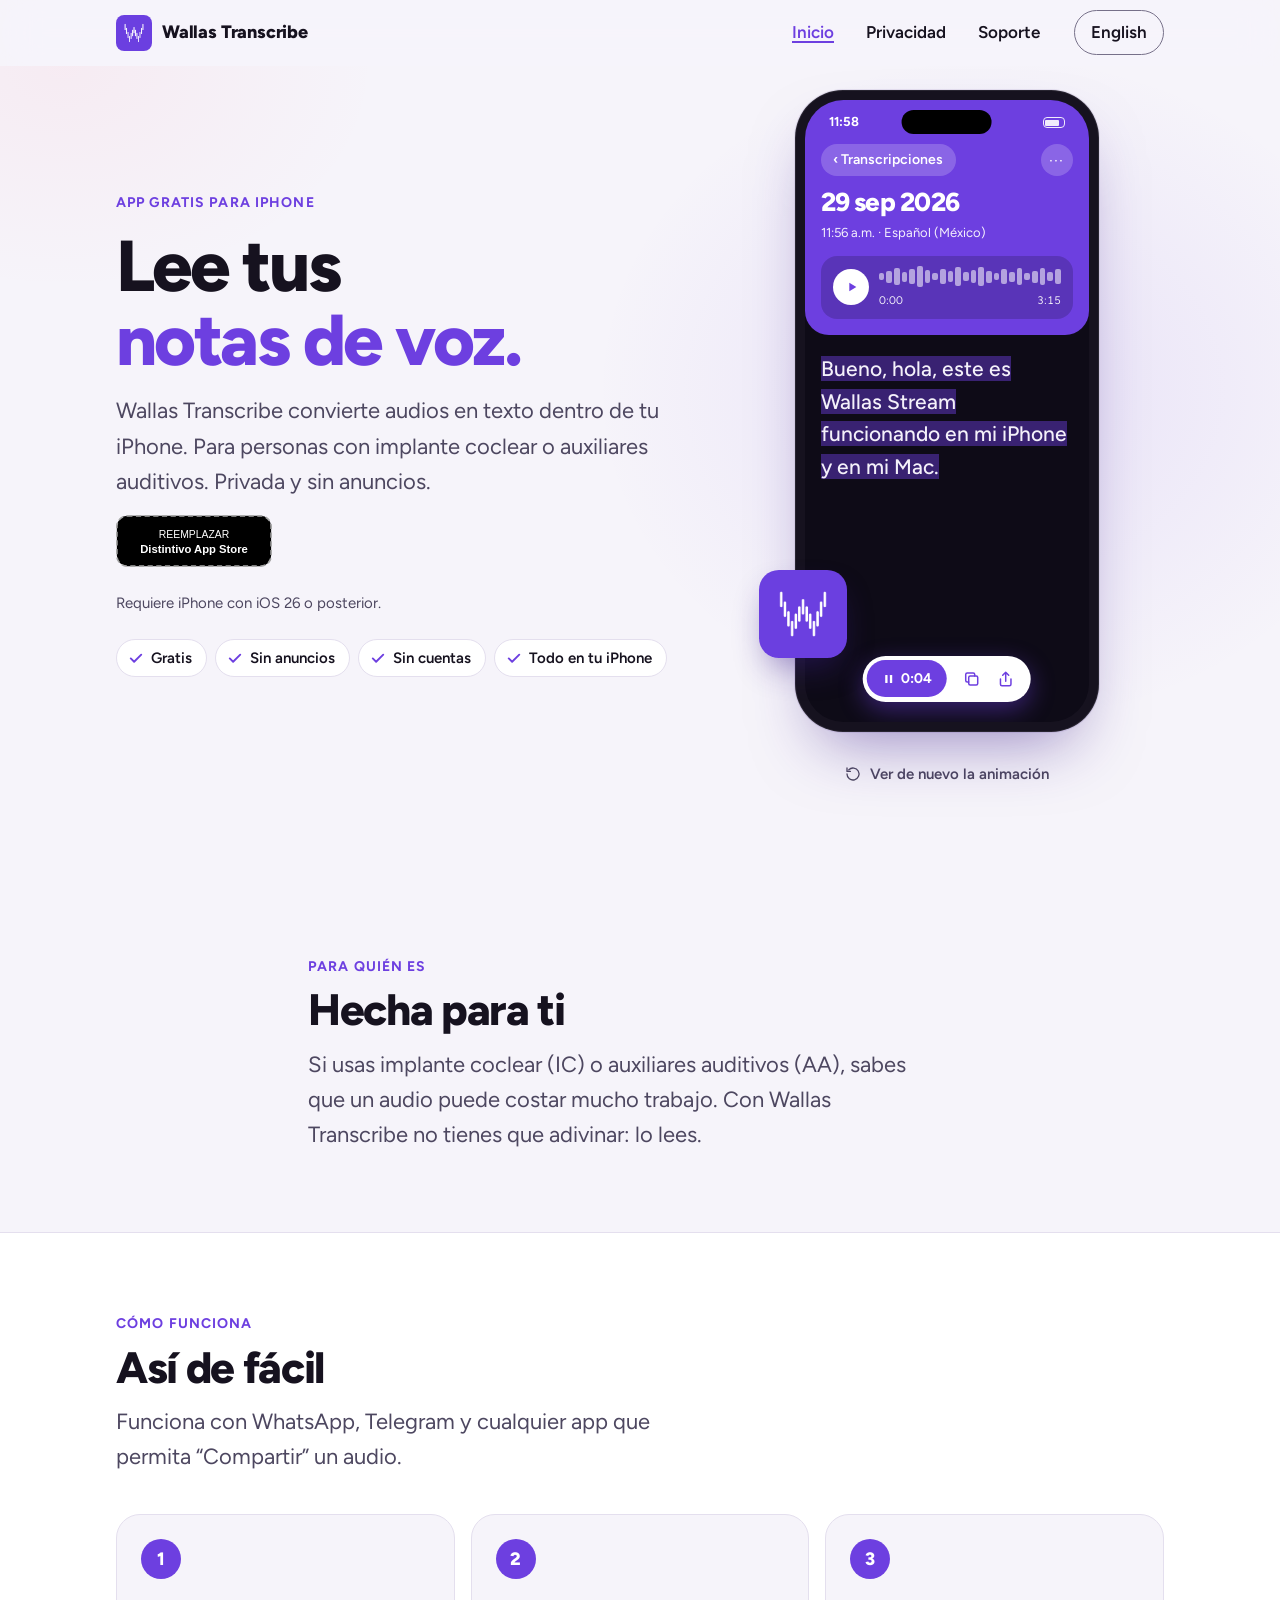
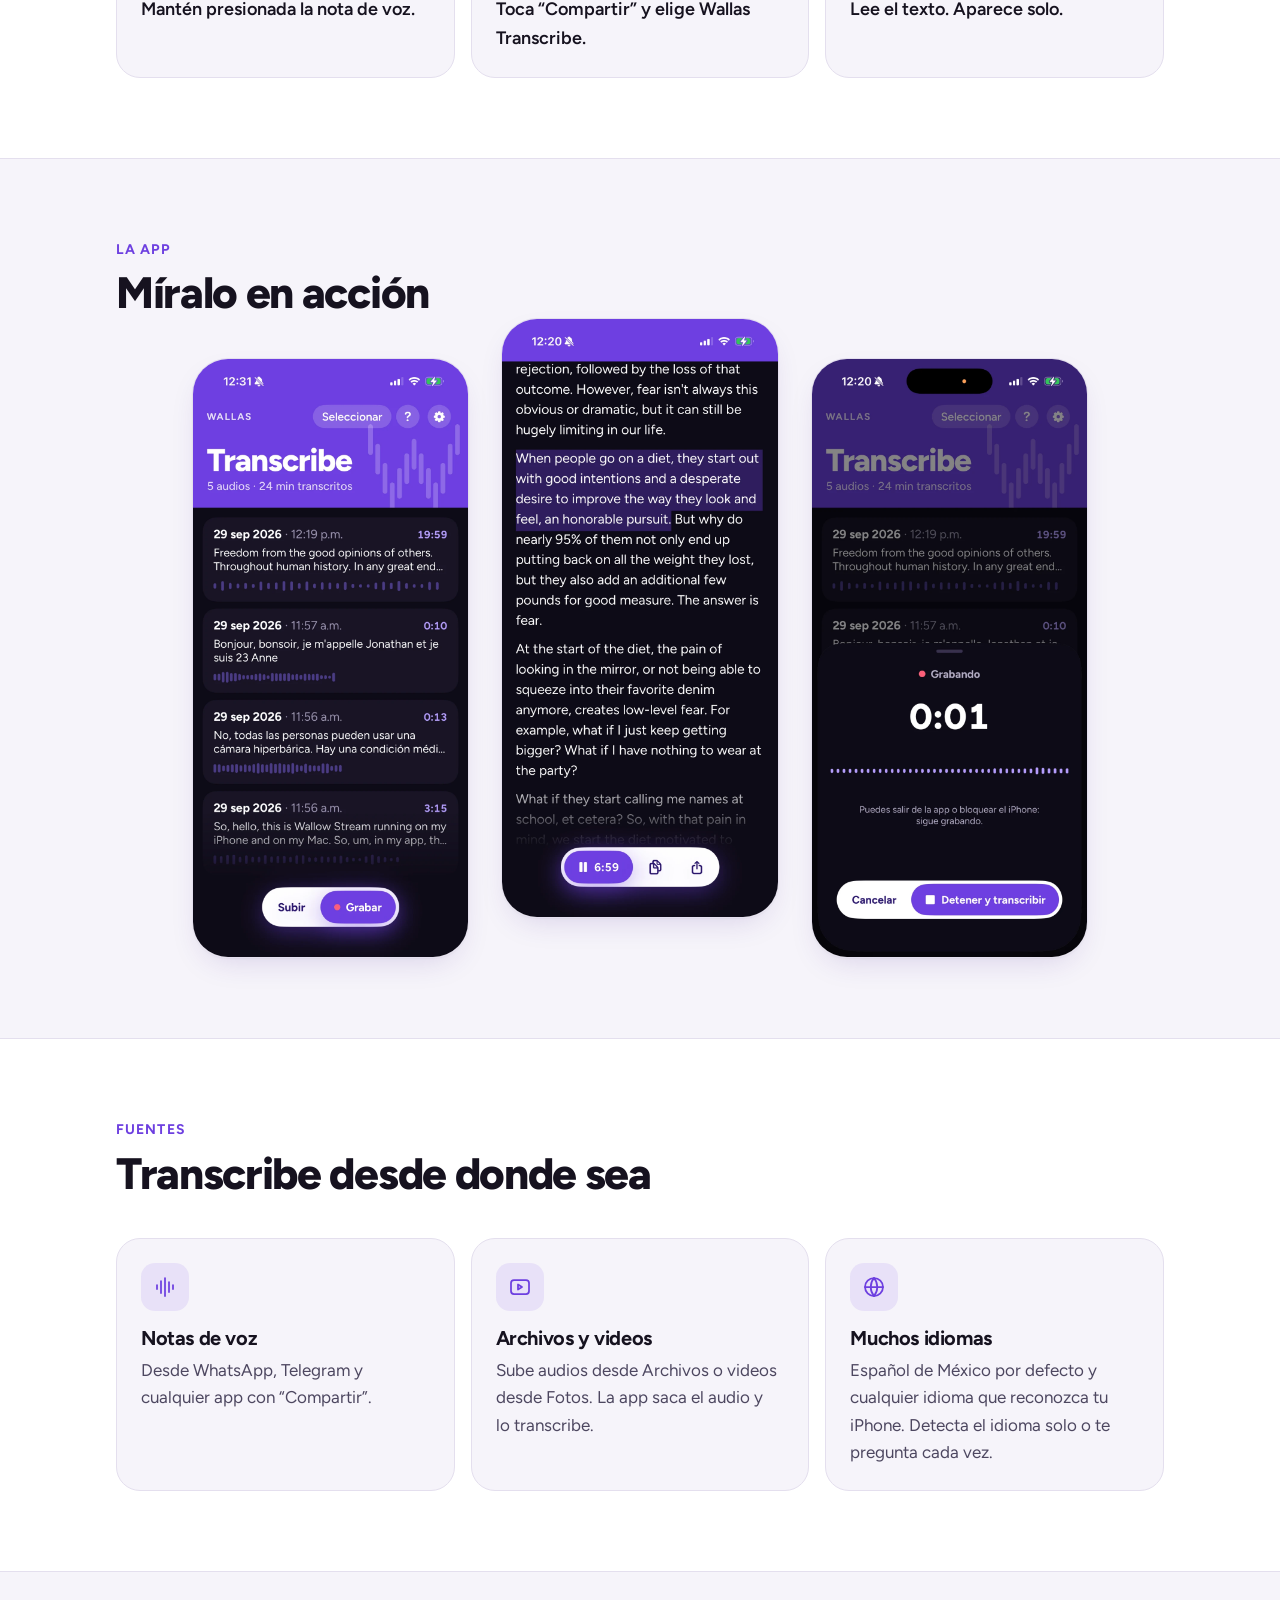
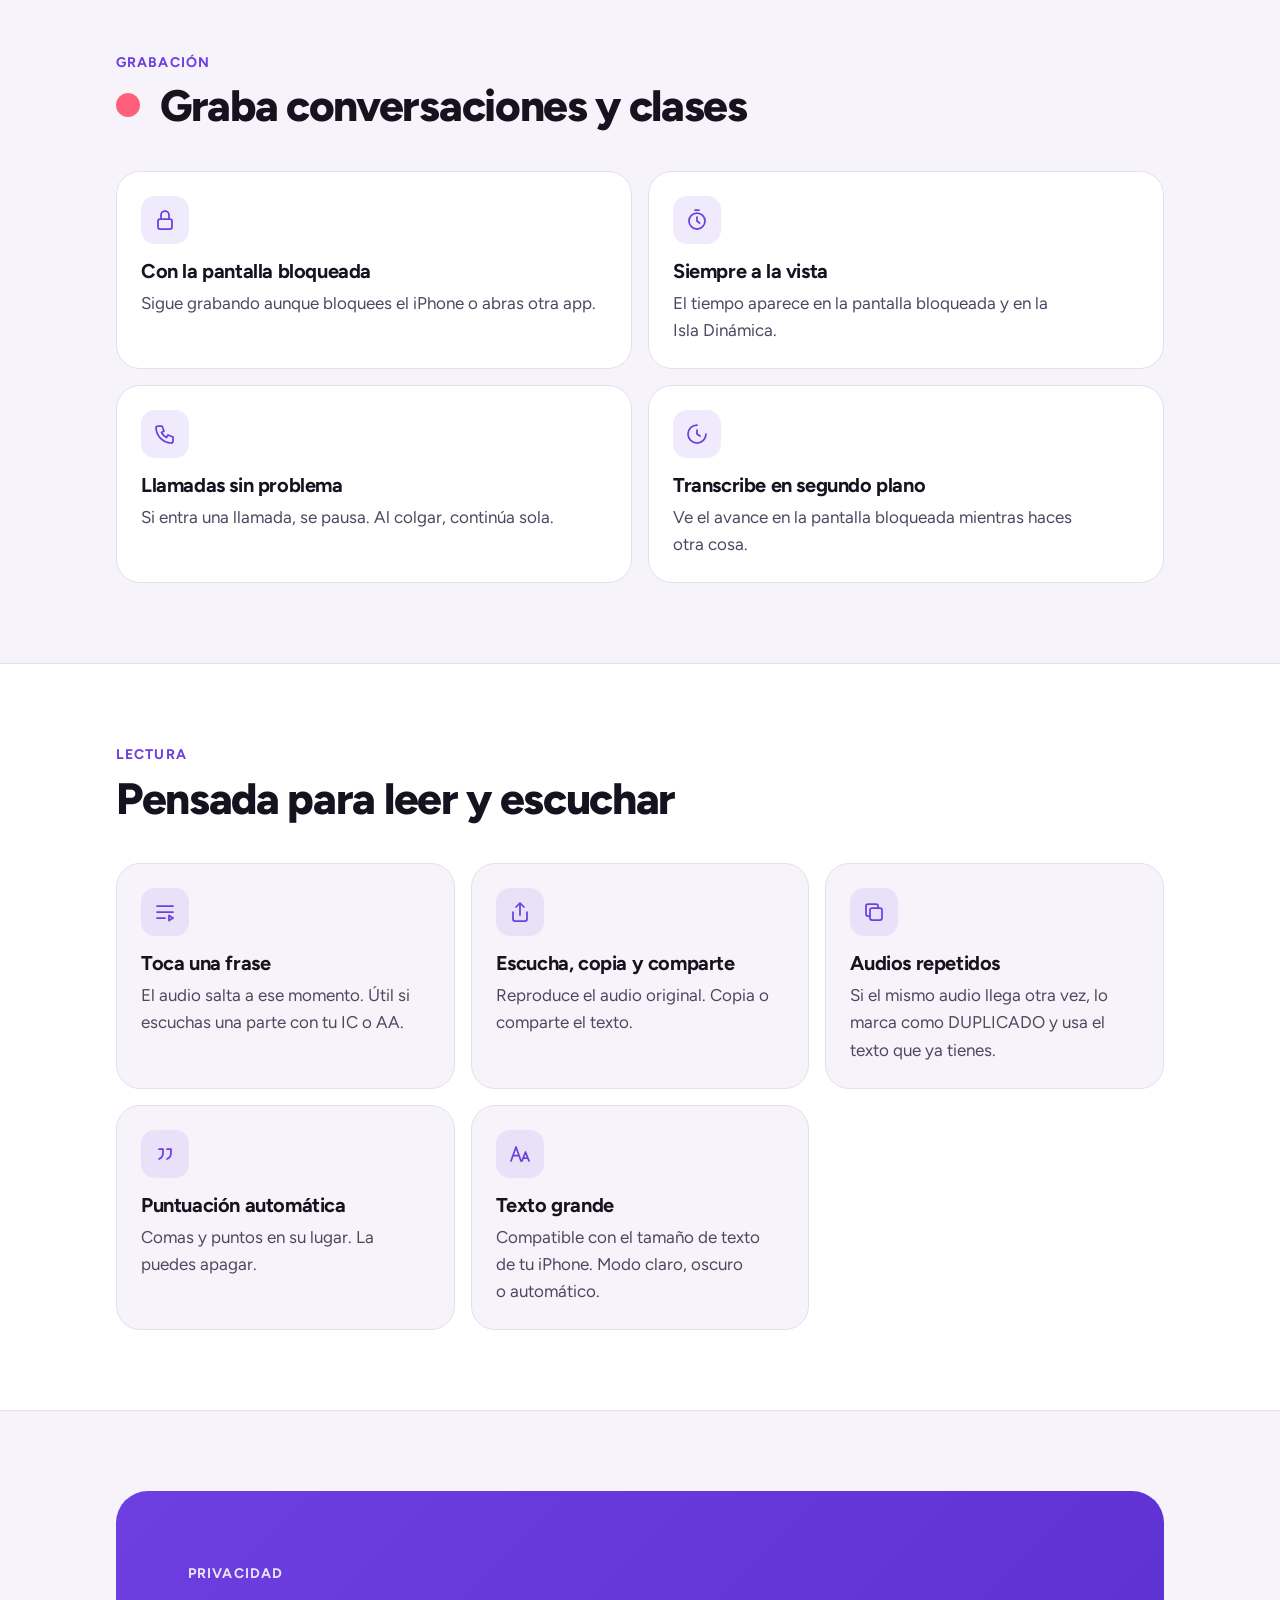
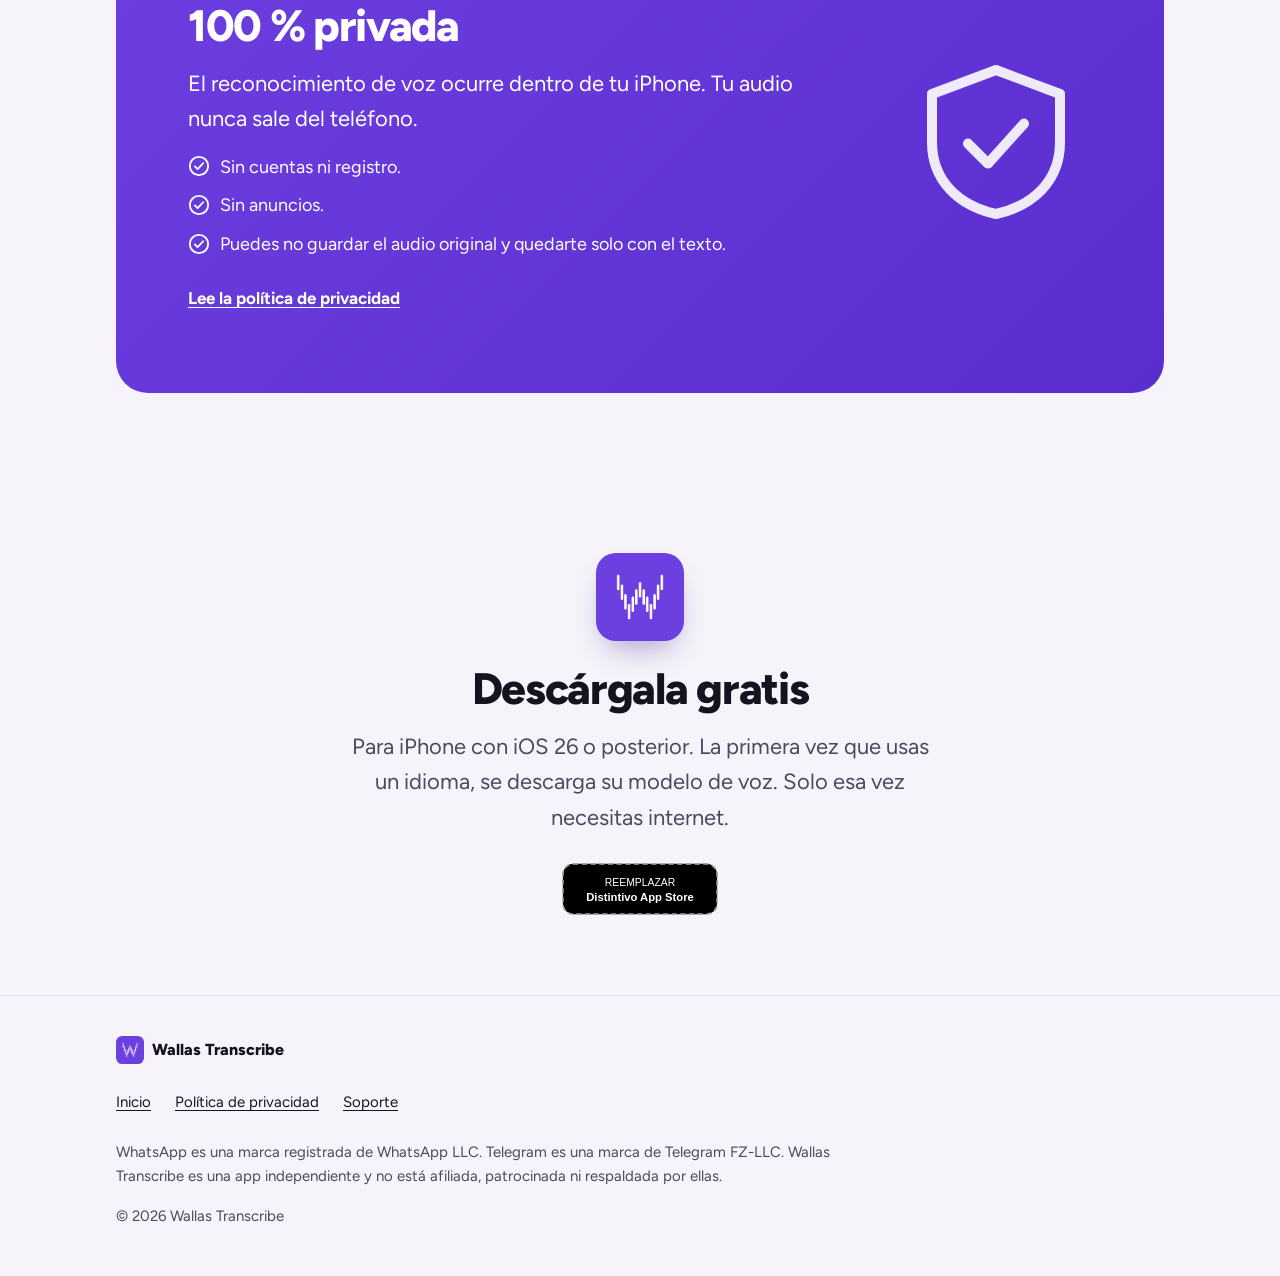
==== index.html @ d80ee0dc "iPhone de la portada con la pantalla real de la app Co-Authored-By: Claude Opus 5.5 <noreply@anthrop" ====
<!doctype html>
<html lang="es-MX" data-title-es="Wallas Transcribe — Lee tus notas de voz" data-title-en="Wallas Transcribe — Read your voice notes">
<head>
  <meta charset="utf-8">
  <meta name="viewport" content="width=device-width, initial-scale=1">
  <title>Wallas Transcribe — Lee tus notas de voz</title>
  <meta name="description" content="App gratis para iPhone que convierte notas de voz y audios en texto. Hecha para personas con implante coclear o auxiliares auditivos. Privada y sin anuncios.">
  <meta name="color-scheme" content="light dark">
  <meta name="theme-color" content="#F6F4FA" media="(prefers-color-scheme: light)">
  <meta name="theme-color" content="#0E0B17" media="(prefers-color-scheme: dark)">
  <link rel="icon" href="icon.png">
  <link rel="apple-touch-icon" href="icon.png">
  <link rel="preconnect" href="https://fonts.googleapis.com">
  <link rel="preconnect" href="https://fonts.gstatic.com" crossorigin>
  <link rel="stylesheet" href="https://fonts.googleapis.com/css2?family=Figtree:wght@400..800&display=swap">
  <link rel="stylesheet" href="styles.css?v=3">
  <script src="lang.js?v=3"></script>
</head>
<body>
  <a class="skip" href="#contenido"><span class="es">Saltar al contenido</span><span class="en">Skip to content</span></a>

  <header class="site-header">
    <div class="wrap">
      <a class="brand" href="index.html">
        <!-- REEMPLAZA: icon.png (tu ícono de la app) -->
        <img src="icon.png" alt="" width="36" height="36">
        Wallas Transcribe
      </a>
      <nav class="nav" aria-label="Principal">
        <a href="index.html" aria-current="page"><span class="es">Inicio</span><span class="en">Home</span></a>
        <a href="privacidad.html"><span class="es">Privacidad</span><span class="en">Privacy</span></a>
        <a href="soporte.html"><span class="es">Soporte</span><span class="en">Support</span></a>
      </nav>
      <button id="lang-toggle" class="lang-btn" type="button" hidden><span class="es" lang="en">English</span><span class="en" lang="es-MX">Español</span></button>
    </div>
  </header>

  <main id="contenido">
    <section class="hero">
      <div class="wrap">
        <div class="stack hero-text">
          <p class="eyebrow reveal"><span class="es">App gratis para iPhone</span><span class="en">Free iPhone app</span></p>
          <h1 class="reveal" style="--d:1"><span class="es">Lee tus <span class="hl">notas de voz.</span></span><span class="en">Read your <span class="hl">voice notes.</span></span></h1>
          <p class="lead es reveal" style="--d:2">Wallas Transcribe convierte audios en texto dentro de tu iPhone. Para personas con implante coclear o auxiliares auditivos. Privada y sin anuncios.</p>
          <p class="lead en reveal" style="--d:2">Wallas Transcribe turns audio into text right on your iPhone. Made for people with cochlear implants or hearing aids. Private, with no ads.</p>
          <p class="reveal" style="--d:3">
            <!-- REEMPLAZA: app-store-badge.svg por el distintivo oficial de Apple. Cambia href="#" por el enlace de tu app. -->
            <a class="badge-link" href="#"><img src="app-store-badge.svg" width="180" height="60" alt="Descargar en la App Store" data-alt-en="Download on the App Store"></a>
          </p>
          <p class="note reveal" style="--d:3"><span class="es">Requiere iPhone con iOS 26 o posterior.</span><span class="en">Requires iPhone with iOS 26 or later.</span></p>
          <ul class="chips reveal" style="--d:4">
            <li><svg class="i" viewBox="0 0 24 24" aria-hidden="true" focusable="false"><path d="M5 12.5l4.5 4.5L19 7.5"/></svg><span class="es">Gratis</span><span class="en">Free</span></li>
            <li><svg class="i" viewBox="0 0 24 24" aria-hidden="true" focusable="false"><path d="M5 12.5l4.5 4.5L19 7.5"/></svg><span class="es">Sin anuncios</span><span class="en">No ads</span></li>
            <li><svg class="i" viewBox="0 0 24 24" aria-hidden="true" focusable="false"><path d="M5 12.5l4.5 4.5L19 7.5"/></svg><span class="es">Sin cuentas</span><span class="en">No accounts</span></li>
            <li><svg class="i" viewBox="0 0 24 24" aria-hidden="true" focusable="false"><path d="M5 12.5l4.5 4.5L19 7.5"/></svg><span class="es">Todo en tu iPhone</span><span class="en">All on your iPhone</span></li>
          </ul>
        </div>

        <div class="hero-art reveal" style="--d:2">
          <!-- Ilustración de la app: una nota de voz que se convierte en texto. Es decorativa; el texto de la portada ya lo explica. -->
          <div class="phone" aria-hidden="true">
            <div class="screen demo" id="demo">
              <div class="app-head">
                <div class="island"></div>
                <div class="status"><span>11:58</span><span class="batt"></span></div>
                <div class="nav-row">
                  <span class="pill">‹ <span class="es">Transcripciones</span><span class="en">Transcriptions</span></span>
                  <span class="dots">•••</span>
                </div>
                <p class="date"><span class="es">29 sep 2026</span><span class="en">Sep 29, 2026</span></p>
                <p class="meta"><span class="es">11:56 a.m. · Español (México)</span><span class="en">11:56 AM · English (United States)</span></p>
                <div class="player">
                  <span class="play"><svg viewBox="0 0 24 24"><path d="M8 5.5v13l10.5-6.5z"/></svg></span>
                  <span class="pl-body">
                    <span class="wave"><i style="--b:0;--h:30%"></i><i style="--b:1;--h:55%"></i><i style="--b:2;--h:80%"></i><i style="--b:3;--h:45%"></i><i style="--b:4;--h:65%"></i><i style="--b:5;--h:95%"></i><i style="--b:6;--h:60%"></i><i style="--b:7;--h:35%"></i><i style="--b:8;--h:70%"></i><i style="--b:9;--h:50%"></i><i style="--b:10;--h:85%"></i><i style="--b:11;--h:40%"></i><i style="--b:12;--h:60%"></i><i style="--b:13;--h:90%"></i><i style="--b:14;--h:55%"></i><i style="--b:15;--h:30%"></i><i style="--b:16;--h:65%"></i><i style="--b:17;--h:45%"></i><i style="--b:18;--h:75%"></i><i style="--b:19;--h:35%"></i><i style="--b:20;--h:55%"></i><i style="--b:21;--h:80%"></i><i style="--b:22;--h:40%"></i><i style="--b:23;--h:70%"></i></span>
                    <span class="times"><span>0:00</span><span>3:15</span></span>
                  </span>
                </div>
              </div>
              <div class="body">
                <div class="working">
                  <span class="lbl"><span class="es">Transcribiendo…</span><span class="en">Transcribing…</span></span>
                  <span class="wave"><i style="--b:0;--h:70%"></i><i style="--b:1;--h:40%"></i><i style="--b:2;--h:80%"></i><i style="--b:3;--h:55%"></i><i style="--b:4;--h:35%"></i><i style="--b:5;--h:75%"></i><i style="--b:6;--h:45%"></i><i style="--b:7;--h:65%"></i><i style="--b:8;--h:30%"></i><i style="--b:9;--h:55%"></i><i style="--b:10;--h:90%"></i><i style="--b:11;--h:60%"></i><i style="--b:12;--h:40%"></i><i style="--b:13;--h:85%"></i><i style="--b:14;--h:50%"></i><i style="--b:15;--h:70%"></i><i style="--b:16;--h:35%"></i><i style="--b:17;--h:60%"></i><i style="--b:18;--h:95%"></i><i style="--b:19;--h:65%"></i><i style="--b:20;--h:45%"></i><i style="--b:21;--h:80%"></i><i style="--b:22;--h:55%"></i><i style="--b:23;--h:30%"></i></span>
                </div>
                <p class="words es"><span class="hlt">Bueno, hola, este es Wallas Stream funcionando en mi iPhone y en mi Mac.</span></p>
                <p class="words en"><span class="hlt">So, hello, this is Wallas Stream running on my iPhone and on my Mac.</span></p>
              </div>
              <div class="dock">
                <span class="pause"><svg viewBox="0 0 24 24"><rect x="6" y="5" width="4" height="14" rx="1"/><rect x="14" y="5" width="4" height="14" rx="1"/></svg>0:04</span>
                <svg viewBox="0 0 24 24"><rect x="8" y="8" width="12" height="12" rx="2"/><path d="M16 8V6a2 2 0 0 0-2-2H6a2 2 0 0 0-2 2v8a2 2 0 0 0 2 2h2"/></svg>
                <svg viewBox="0 0 24 24"><path d="M12 3v12M8 7l4-4 4 4M5 12v7a2 2 0 0 0 2 2h10a2 2 0 0 0 2-2v-7"/></svg>
              </div>
            </div>
          </div>
          <img class="hero-icon" src="icon.png" width="96" height="96" alt="">
          <button class="replay" id="demo-replay" type="button">
            <svg class="i" viewBox="0 0 24 24" aria-hidden="true" focusable="false"><path d="M4 12a8 8 0 1 0 2.4-5.7M4 4v4.5h4.5"/></svg>
            <span class="es">Ver de nuevo la animación</span><span class="en">Replay the animation</span>
          </button>
        </div>
      </div>
    </section>

    <section aria-labelledby="para-quien">
      <div class="wrap intro reveal">
        <p class="eyebrow"><span class="es">Para quién es</span><span class="en">Who it’s for</span></p>
        <h2 id="para-quien"><span class="es">Hecha para ti</span><span class="en">Made for you</span></h2>
        <p class="lead es">Si usas implante coclear (IC) o auxiliares auditivos (AA), sabes que un audio puede costar mucho trabajo. Con Wallas Transcribe no tienes que adivinar: lo lees.</p>
        <p class="lead en">If you use a cochlear implant (CI) or hearing aids (HA), you know audio messages can be hard work. With Wallas Transcribe you don’t have to guess: you read it.</p>
      </div>
    </section>

    <section class="band" aria-labelledby="como-funciona">
      <div class="wrap">
        <div class="intro reveal">
          <p class="eyebrow"><span class="es">Cómo funciona</span><span class="en">How it works</span></p>
          <h2 id="como-funciona"><span class="es">Así de fácil</span><span class="en">This easy</span></h2>
          <p class="lead es">Funciona con WhatsApp, Telegram y cualquier app que permita “Compartir” un audio.</p>
          <p class="lead en">Works with WhatsApp, Telegram and any app that lets you “Share” audio.</p>
        </div>
        <ol class="steps">
          <li class="reveal" style="--d:0"><span class="es">Mantén presionada la nota de voz.</span><span class="en">Press and hold the voice note.</span></li>
          <li class="reveal" style="--d:1"><span class="es">Toca “Compartir” y elige Wallas Transcribe.</span><span class="en">Tap “Share” and choose Wallas Transcribe.</span></li>
          <li class="reveal" style="--d:2"><span class="es">Lee el texto. Aparece solo.</span><span class="en">Read the text. It appears on its own.</span></li>
        </ol>
      </div>
    </section>

    <section aria-labelledby="capturas">
      <div class="wrap">
        <div class="intro reveal">
          <p class="eyebrow"><span class="es">La app</span><span class="en">The app</span></p>
          <h2 id="capturas"><span class="es">Míralo en acción</span><span class="en">See it in action</span></h2>
        </div>
        <ul class="shots">
          <li class="reveal" style="--d:0"><img src="captura-1.webp" width="920" height="2000" loading="lazy" alt="Pantalla principal de Wallas Transcribe con la lista de audios transcritos y los botones Subir y Grabar" data-alt-en="Wallas Transcribe home screen with the list of transcribed audio and the Upload and Record buttons"></li>
          <li class="reveal" style="--d:1"><img src="captura-2.webp" width="920" height="2000" loading="lazy" alt="Texto de una transcripción con la frase que se está escuchando resaltada y los botones de pausa, copiar y compartir" data-alt-en="A transcription with the sentence being played highlighted, plus pause, copy and share buttons"></li>
          <li class="reveal" style="--d:2"><img src="captura-3.webp" width="920" height="2000" loading="lazy" alt="Grabación en curso con el tiempo y el aviso: puedes salir de la app o bloquear el iPhone y sigue grabando" data-alt-en="Recording in progress with the timer and a note that you can leave the app or lock your iPhone and it keeps recording"></li>
        </ul>
      </div>
    </section>

    <section class="band" aria-labelledby="transcribe">
      <div class="wrap">
        <div class="intro reveal">
          <p class="eyebrow"><span class="es">Fuentes</span><span class="en">Sources</span></p>
          <h2 id="transcribe"><span class="es">Transcribe desde donde sea</span><span class="en">Transcribe from anywhere</span></h2>
        </div>
        <ul class="cards">
          <li class="card reveal" style="--d:0">
            <span class="tile"><svg class="i" viewBox="0 0 24 24" aria-hidden="true" focusable="false"><path d="M4 10v4M8 6v12M12 3v18M16 7v10M20 10v4"/></svg></span>
            <h3><span class="es">Notas de voz</span><span class="en">Voice notes</span></h3>
            <p class="es">Desde WhatsApp, Telegram y cualquier app con “Compartir”.</p>
            <p class="en">From WhatsApp, Telegram and any app with “Share”.</p>
          </li>
          <li class="card reveal" style="--d:1">
            <span class="tile"><svg class="i" viewBox="0 0 24 24" aria-hidden="true" focusable="false"><rect x="3" y="5" width="18" height="14" rx="3"/><path d="M10 9.5v5l4-2.5z"/></svg></span>
            <h3><span class="es">Archivos y videos</span><span class="en">Files and videos</span></h3>
            <p class="es">Sube audios desde Archivos o videos desde Fotos. La app saca el audio y lo transcribe.</p>
            <p class="en">Add audio from Files or videos from Photos. The app pulls out the audio and transcribes it.</p>
          </li>
          <li class="card reveal" style="--d:2">
            <span class="tile"><svg class="i" viewBox="0 0 24 24" aria-hidden="true" focusable="false"><circle cx="12" cy="12" r="9"/><path d="M3 12h18M12 3a14 14 0 0 1 0 18M12 3a14 14 0 0 0 0 18"/></svg></span>
            <h3><span class="es">Muchos idiomas</span><span class="en">Many languages</span></h3>
            <p class="es">Español de México por defecto y cualquier idioma que reconozca tu iPhone. Detecta el idioma solo o te pregunta cada vez.</p>
            <p class="en">Mexican Spanish by default, plus any language your iPhone recognizes. It detects the language or asks you each time.</p>
          </li>
        </ul>
      </div>
    </section>

    <section aria-labelledby="graba">
      <div class="wrap">
        <div class="intro reveal">
          <p class="eyebrow"><span class="es">Grabación</span><span class="en">Recording</span></p>
          <h2 id="graba"><span class="rec" aria-hidden="true"></span><span class="es">Graba conversaciones y clases</span><span class="en">Record conversations and classes</span></h2>
        </div>
        <ul class="cards cards-2">
          <li class="card reveal" style="--d:0">
            <span class="tile"><svg class="i" viewBox="0 0 24 24" aria-hidden="true" focusable="false"><rect x="5" y="11" width="14" height="10" rx="2"/><path d="M8 11V7a4 4 0 0 1 8 0v4"/></svg></span>
            <h3><span class="es">Con la pantalla bloqueada</span><span class="en">With the screen locked</span></h3>
            <p class="es">Sigue grabando aunque bloquees el iPhone o abras otra app.</p>
            <p class="en">Keeps recording when you lock your iPhone or open another app.</p>
          </li>
          <li class="card reveal" style="--d:1">
            <span class="tile"><svg class="i" viewBox="0 0 24 24" aria-hidden="true" focusable="false"><circle cx="12" cy="13" r="8"/><path d="M12 9v4l2.5 2M10 2h4"/></svg></span>
            <h3><span class="es">Siempre a la vista</span><span class="en">Always in view</span></h3>
            <p class="es">El tiempo aparece en la pantalla bloqueada y en la Isla Dinámica.</p>
            <p class="en">The time shows on the Lock Screen and in the Dynamic Island.</p>
          </li>
          <li class="card reveal" style="--d:2">
            <span class="tile"><svg class="i" viewBox="0 0 24 24" aria-hidden="true" focusable="false"><path d="M5 4h4l2 5-2.5 1.5a11 11 0 0 0 5 5L15 13l5 2v4a2 2 0 0 1-2 2A16 16 0 0 1 3 6a2 2 0 0 1 2-2z"/></svg></span>
            <h3><span class="es">Llamadas sin problema</span><span class="en">Calls, no problem</span></h3>
            <p class="es">Si entra una llamada, se pausa. Al colgar, continúa sola.</p>
            <p class="en">If a call comes in, it pauses. When you hang up, it resumes on its own.</p>
          </li>
          <li class="card reveal" style="--d:3">
            <span class="tile"><svg class="i" viewBox="0 0 24 24" aria-hidden="true" focusable="false"><path d="M12 3a9 9 0 1 0 9 9"/><path d="M12 8v4l3 2"/></svg></span>
            <h3><span class="es">Transcribe en segundo plano</span><span class="en">Transcribes in the background</span></h3>
            <p class="es">Ve el avance en la pantalla bloqueada mientras haces otra cosa.</p>
            <p class="en">See the progress on the Lock Screen while you do something else.</p>
          </li>
        </ul>
      </div>
    </section>

    <section class="band" aria-labelledby="leer">
      <div class="wrap">
        <div class="intro reveal">
          <p class="eyebrow"><span class="es">Lectura</span><span class="en">Reading</span></p>
          <h2 id="leer"><span class="es">Pensada para leer y escuchar</span><span class="en">Built for reading and listening</span></h2>
        </div>
        <ul class="cards">
          <li class="card reveal" style="--d:0">
            <span class="tile"><svg class="i" viewBox="0 0 24 24" aria-hidden="true" focusable="false"><path d="M4 6h16M4 12h16M4 18h8"/><path d="M16 15.5v5l4-2.5z"/></svg></span>
            <h3><span class="es">Toca una frase</span><span class="en">Tap a sentence</span></h3>
            <p class="es">El audio salta a ese momento. Útil si escuchas una parte con tu IC o AA.</p>
            <p class="en">The audio jumps to that moment. Handy if you hear part of it with your CI or HA.</p>
          </li>
          <li class="card reveal" style="--d:1">
            <span class="tile"><svg class="i" viewBox="0 0 24 24" aria-hidden="true" focusable="false"><path d="M12 3v12M8 7l4-4 4 4M5 12v7a2 2 0 0 0 2 2h10a2 2 0 0 0 2-2v-7"/></svg></span>
            <h3><span class="es">Escucha, copia y comparte</span><span class="en">Play, copy and share</span></h3>
            <p class="es">Reproduce el audio original. Copia o comparte el texto.</p>
            <p class="en">Play the original audio. Copy or share the text.</p>
          </li>
          <li class="card reveal" style="--d:2">
            <span class="tile"><svg class="i" viewBox="0 0 24 24" aria-hidden="true" focusable="false"><rect x="8" y="8" width="12" height="12" rx="2"/><path d="M16 8V6a2 2 0 0 0-2-2H6a2 2 0 0 0-2 2v8a2 2 0 0 0 2 2h2"/></svg></span>
            <h3><span class="es">Audios repetidos</span><span class="en">Repeated audio</span></h3>
            <p class="es">Si el mismo audio llega otra vez, lo marca como DUPLICADO y usa el texto que ya tienes.</p>
            <p class="en">If the same audio arrives again, it’s marked DUPLICATE and reuses the text you already have.</p>
          </li>
          <li class="card reveal" style="--d:0">
            <span class="tile"><svg class="i" viewBox="0 0 24 24" aria-hidden="true" focusable="false"><path d="M6 7h4v4c0 3-1.5 5-4 6M14 7h4v4c0 3-1.5 5-4 6"/></svg></span>
            <h3><span class="es">Puntuación automática</span><span class="en">Automatic punctuation</span></h3>
            <p class="es">Comas y puntos en su lugar. La puedes apagar.</p>
            <p class="en">Commas and periods where they belong. You can turn it off.</p>
          </li>
          <li class="card reveal" style="--d:1">
            <span class="tile"><svg class="i" viewBox="0 0 24 24" aria-hidden="true" focusable="false"><path d="M3 19 8 5l5 14M5.2 13.5h5.6M14 19l3.5-9 3.5 9M15.2 16h4.6"/></svg></span>
            <h3><span class="es">Texto grande</span><span class="en">Large text</span></h3>
            <p class="es">Compatible con el tamaño de texto de tu iPhone. Modo claro, oscuro o automático.</p>
            <p class="en">Supports your iPhone’s text size (Dynamic Type). Light, dark or automatic mode.</p>
          </li>
        </ul>
      </div>
    </section>

    <section aria-labelledby="privada">
      <div class="wrap">
        <div class="panel reveal">
          <div class="panel-text">
            <p class="eyebrow"><span class="es">Privacidad</span><span class="en">Privacy</span></p>
            <h2 id="privada"><span class="es">100 % privada</span><span class="en">100% private</span></h2>
            <p class="lead es">El reconocimiento de voz ocurre dentro de tu iPhone. Tu audio nunca sale del teléfono.</p>
            <p class="lead en">Speech recognition happens on your iPhone. Your audio never leaves the phone.</p>
            <ul class="checks es">
              <li>Sin cuentas ni registro.</li>
              <li>Sin anuncios.</li>
              <li>Puedes no guardar el audio original y quedarte solo con el texto.</li>
            </ul>
            <ul class="checks en">
              <li>No accounts, no sign-up.</li>
              <li>No ads.</li>
              <li>You can skip saving the original audio and keep only the text.</li>
            </ul>
            <p><a href="privacidad.html"><span class="es">Lee la política de privacidad</span><span class="en">Read the privacy policy</span></a></p>
          </div>
          <svg class="shield" viewBox="0 0 24 24" aria-hidden="true" focusable="false"><path d="M12 3l8 3v6c0 5-3.5 8-8 9-4.5-1-8-4-8-9V6z"/><path d="M8.5 12.2l2.5 2.5 4.5-5"/></svg>
        </div>
      </div>
    </section>

    <section class="cta" aria-labelledby="descarga">
      <div class="wrap reveal">
        <img class="cta-icon" src="icon.png" width="88" height="88" alt="">
        <h2 id="descarga"><span class="es">Descárgala gratis</span><span class="en">Download it free</span></h2>
        <p class="lead es">Para iPhone con iOS 26 o posterior. La primera vez que usas un idioma, se descarga su modelo de voz. Solo esa vez necesitas internet.</p>
        <p class="lead en">For iPhone with iOS 26 or later. The first time you use a language, its speech model downloads. You only need internet that one time.</p>
        <!-- REEMPLAZA: cambia href="#" por el enlace de tu app en la App Store. -->
        <a class="badge-link" href="#"><img src="app-store-badge.svg" width="180" height="60" alt="Descargar en la App Store" data-alt-en="Download on the App Store"></a>
      </div>
    </section>
  </main>

  <footer class="site-footer">
    <div class="wrap">
      <p class="foot-brand"><img src="icon.png" alt="" width="28" height="28"> Wallas Transcribe</p>
      <nav aria-label="Pie de página">
        <a href="index.html"><span class="es">Inicio</span><span class="en">Home</span></a>
        <a href="privacidad.html"><span class="es">Política de privacidad</span><span class="en">Privacy policy</span></a>
        <a href="soporte.html"><span class="es">Soporte</span><span class="en">Support</span></a>
      </nav>
      <p class="es">WhatsApp es una marca registrada de WhatsApp LLC. Telegram es una marca de Telegram FZ-LLC. Wallas Transcribe es una app independiente y no está afiliada, patrocinada ni respaldada por ellas.</p>
      <p class="en">WhatsApp is a registered trademark of WhatsApp LLC. Telegram is a trademark of Telegram FZ-LLC. Wallas Transcribe is an independent app and is not affiliated with, sponsored or endorsed by them.</p>
      <p>© 2026 Wallas Transcribe</p>
    </div>
  </footer>
</body>
</html>
---- styles.css ----
/* Wallas Transcribe — estilos compartidos */
:root {
  --accent: #6D3FE0;
  --accent-2: #5A2DCF;
  --on-accent: #FFFFFF;
  --bg: #F6F4FA;
  --surface: #FFFFFF;
  --text: #16121F;
  --muted: #4D4760;
  --line: #E4DFEE;
  --field: #767089;
  --rec: #FF5F7A;
  --tint: rgb(109 63 224 / .1);
  --shadow: 0 1px 2px rgb(22 18 31 / .04), 0 .75rem 2rem -.75rem rgb(60 30 140 / .18);
  --ease: cubic-bezier(.2, .7, .2, 1);
  color-scheme: light dark;
}
@media (prefers-color-scheme: dark) {
  :root {
    --accent: #B69CFF;
    --accent-2: #CBB8FF;
    --on-accent: #0E0B17;
    --bg: #0E0B17;
    --surface: #1A1526;
    --text: #F4F1FA;
    --muted: #C2BBD3;
    --line: #2E2740;
    --field: #8C84A3;
    --tint: rgb(182 156 255 / .14);
    --shadow: 0 1px 2px rgb(0 0 0 / .3), 0 .75rem 2rem -.75rem rgb(0 0 0 / .6);
  }
}

/* Idioma: español por defecto, inglés con el selector */
html:not([data-lang="en"]) .en { display: none !important; }
html[data-lang="en"] .es { display: none !important; }

*, *::before, *::after { box-sizing: border-box; }
html { -webkit-text-size-adjust: 100%; }
@media (prefers-reduced-motion: no-preference) { html { scroll-behavior: smooth; } }
body {
  margin: 0;
  font-family: "Figtree", system-ui, -apple-system, sans-serif;
  font-size: 1.0625rem;
  line-height: 1.6;
  background: var(--bg);
  color: var(--text);
  -webkit-font-smoothing: antialiased;
}
img { max-width: 100%; height: auto; display: block; }
a { color: var(--accent); text-underline-offset: .2em; }
a:hover { text-decoration-thickness: 2px; }
:focus-visible { outline: 3px solid var(--accent); outline-offset: 3px; border-radius: 6px; }

.skip {
  position: absolute; left: 1rem; top: -10rem; z-index: 100;
  background: var(--surface); color: var(--text);
  padding: .75rem 1rem; border-radius: .75rem; font-weight: 700;
}
.skip:focus { top: 1rem; }

.wrap { width: 100%; max-width: 68rem; margin-inline: auto; padding-inline: 1.25rem; }

/* Íconos de línea */
.i { width: 1.5rem; height: 1.5rem; fill: none; stroke: currentColor; stroke-width: 1.75; stroke-linecap: round; stroke-linejoin: round; flex-shrink: 0; }

/* Encabezado */
.site-header { position: relative; z-index: 50; }
.site-header .wrap {
  display: grid; grid-template-columns: 1fr auto; grid-template-areas: "brand lang" "nav nav";
  align-items: center; gap: .25rem 1rem; padding-block: .75rem;
}
.brand {
  grid-area: brand; display: flex; align-items: center; gap: .625rem;
  font-weight: 800; font-size: 1.125rem; letter-spacing: -.01em; color: var(--text); text-decoration: none;
  min-height: 2.75rem; justify-self: start;
}
.brand img { width: 2.25rem; height: 2.25rem; border-radius: 22.5%; }
.nav { grid-area: nav; display: flex; flex-wrap: wrap; align-items: center; gap: 0 1.25rem; }
.nav a {
  display: inline-flex; align-items: center; min-height: 2.75rem; padding-inline: .125rem;
  color: var(--text); text-decoration: none; font-weight: 600;
  text-decoration-line: underline; text-decoration-color: transparent; text-decoration-thickness: 2px;
  transition: color .2s, text-decoration-color .2s;
}
.nav a:hover { color: var(--accent); }
.nav a[aria-current="page"] { color: var(--accent); text-decoration-color: currentColor; }
.lang-btn {
  grid-area: lang;
  font: inherit; font-weight: 600; color: var(--text); background: transparent;
  border: 1.5px solid var(--field); border-radius: 999px;
  padding: .5rem 1rem; min-height: 2.75rem; cursor: pointer;
  transition: border-color .2s, color .2s, background-color .2s;
}
.lang-btn:hover { border-color: var(--accent); color: var(--accent); }
@media (min-width: 48rem) {
  .site-header {
    position: sticky; top: 0;
    background: rgb(246 244 250 / .78);
    -webkit-backdrop-filter: saturate(180%) blur(20px); backdrop-filter: saturate(180%) blur(20px);
    border-bottom: 1px solid transparent; transition: border-color .3s, box-shadow .3s;
  }
  .site-header.scrolled { border-bottom-color: var(--line); }
  .site-header .wrap { display: flex; gap: 2rem; padding-block: .625rem; }
  .nav { margin-left: auto; gap: 0 1.75rem; }
  html { scroll-padding-top: 5.5rem; }
}
@media (min-width: 48rem) and (prefers-color-scheme: dark) {
  .site-header { background: rgb(14 11 23 / .78); }
}

/* Tipografía */
h1, h2, h3 { margin: 0; line-height: 1.1; letter-spacing: -.02em; text-wrap: balance; }
h1 { font-size: clamp(2.5rem, 8vw, 4.5rem); font-weight: 800; line-height: 1.02; letter-spacing: -.035em; }
h2 { font-size: clamp(1.75rem, 5vw, 2.75rem); font-weight: 800; letter-spacing: -.03em; }
h3 { font-size: 1.25rem; font-weight: 700; }
p { margin: 0; text-wrap: pretty; }
.hl { color: var(--accent); }
.lead { font-size: clamp(1.125rem, 2.5vw, 1.375rem); color: var(--muted); max-width: 38rem; }
.eyebrow { font-weight: 700; color: var(--accent); font-size: .875rem; letter-spacing: .08em; text-transform: uppercase; }
.note { font-size: .9375rem; color: var(--muted); }
.stack > * + * { margin-top: 1rem; }
.intro { max-width: 44rem; }
.intro > * + * { margin-top: .75rem; }
.intro .eyebrow + h2 { margin-top: .5rem; }

main section { padding-block: 3.5rem; }
@media (min-width: 48rem) { main section { padding-block: 5rem; } }
.band { background: var(--surface); border-block: 1px solid var(--line); }
.band .card, .band .steps li { background: var(--bg); }

/* Portada */
.hero { position: relative; isolation: isolate; overflow: hidden; padding-top: 1.5rem; }
.hero::before {
  content: ""; position: absolute; inset: 0; z-index: -1; pointer-events: none;
  background:
    radial-gradient(36rem 30rem at 78% 40%, var(--tint), transparent 70%),
    radial-gradient(28rem 20rem at 5% 0%, rgb(255 95 122 / .06), transparent 70%);
}
.hero .wrap { display: grid; gap: 3rem; align-items: center; }
@media (min-width: 48rem) { .hero .wrap { grid-template-columns: 1.3fr 1fr; } }
.badge-link { display: inline-block; border-radius: .6rem; transition: transform .2s var(--ease); }
.badge-link img { height: 3.25rem; width: auto; }
.badge-link:hover { transform: translateY(-2px); }

.chips { list-style: none; padding: 0; display: flex; flex-wrap: wrap; gap: .5rem; }
.hero-text .chips { margin-top: 1.5rem; }
.chips li {
  display: inline-flex; align-items: center; gap: .375rem;
  padding: .375rem .875rem .375rem .625rem; border-radius: 999px;
  background: var(--surface); border: 1px solid var(--line);
  font-size: .9375rem; font-weight: 600;
}
.chips .i { width: 1.125rem; height: 1.125rem; color: var(--accent); stroke-width: 2.5; }

/* Ilustración del iPhone */
.hero-art { position: relative; display: grid; justify-items: center; gap: 1.25rem; }
.phone {
  position: relative; width: min(19rem, 72vw); aspect-ratio: 9 / 19;
  padding: .625rem; border-radius: 3rem; background: #16121F;
  box-shadow: 0 0 0 1px rgb(255 255 255 / .08) inset, 0 2rem 4rem -1.5rem rgb(60 30 140 / .5), 0 0 0 1px var(--line);
}
.screen {
  position: relative; height: 100%; overflow: hidden; border-radius: 2.4rem;
  background: #0E0B17; color: #F4F1FA; display: flex; flex-direction: column; font-size: .9375rem;
}
.app-head {
  background: #6D3FE0; color: #FFFFFF; padding: 2.75rem 1rem 1rem; border-radius: 0 0 1.5rem 1.5rem;
  display: flex; flex-direction: column; gap: .375rem;
}
.island { position: absolute; top: .625rem; left: 50%; translate: -50% 0; width: 32%; height: 1.5rem; border-radius: 999px; background: #000; }
.status { position: absolute; top: .75rem; inset-inline: 1.5rem; display: flex; justify-content: space-between; align-items: center; font-size: .8125rem; font-weight: 700; }
.batt { width: 1.375rem; height: .6875rem; border: 1.5px solid currentColor; border-radius: .25rem; position: relative; opacity: .9; }
.batt::after { content: ""; position: absolute; inset: 1.5px 5px 1.5px 1.5px; background: currentColor; border-radius: 1px; }
.nav-row { display: flex; justify-content: space-between; align-items: center; margin-bottom: .375rem; }
.pill { background: rgb(255 255 255 / .2); border-radius: 999px; padding: .3rem .8rem; font-weight: 600; font-size: .875rem; }
.dots { display: grid; place-items: center; width: 2rem; height: 2rem; border-radius: 50%; background: rgb(255 255 255 / .2); font-size: .5rem; letter-spacing: .1em; }
.date { font-size: 1.625rem; font-weight: 800; letter-spacing: -.03em; line-height: 1.1; }
.meta { font-size: .8125rem; opacity: .92; }
.player { display: flex; align-items: center; gap: .625rem; background: rgb(0 0 0 / .18); border-radius: 1rem; padding: .625rem .75rem; margin-top: .375rem; }
.player .play { width: 2.25rem; height: 2.25rem; border-radius: 50%; background: #FFFFFF; display: grid; place-items: center; flex-shrink: 0; }
.player .play svg { width: 1rem; height: 1rem; fill: #6D3FE0; margin-left: 2px; }
.pl-body { flex: 1; min-width: 0; display: grid; gap: .25rem; }
.wave { display: flex; align-items: center; gap: 2px; height: 1.375rem; }
.wave i { flex: 1; height: var(--h); border-radius: 2px; background: rgb(255 255 255 / .55); }
.times { display: flex; justify-content: space-between; font-size: .6875rem; font-variant-numeric: tabular-nums; opacity: .92; }
.body { display: grid; padding: 1.125rem 1rem; }
.body > * { grid-area: 1 / 1; }
.working {
  align-self: start; display: grid; gap: .5rem; visibility: hidden;
  background: #1A1526; border: 1.5px dashed #7C5CE6; border-radius: 1rem; padding: .75rem .875rem;
}
.working .lbl { font-weight: 700; font-size: .875rem; }
.working .wave i { background: #B69CFF; }
.words { font-size: 1.3125rem; line-height: 1.55; font-weight: 500; }
.hlt { background: rgb(109 63 224 / .45); -webkit-box-decoration-break: clone; box-decoration-break: clone; }
.dock {
  position: absolute; bottom: 1.25rem; left: 50%; translate: -50% 0;
  display: flex; align-items: center; gap: 1rem; padding: .3rem 1rem .3rem .3rem;
  background: #FFFFFF; color: #6D3FE0; border-radius: 999px; box-shadow: 0 .5rem 1.5rem rgb(109 63 224 / .45);
}
.dock .pause { display: inline-flex; align-items: center; gap: .375rem; background: #6D3FE0; color: #FFFFFF; border-radius: 999px; padding: .45rem .9rem; font-weight: 700; font-size: .875rem; font-variant-numeric: tabular-nums; }
.dock svg { width: 1.125rem; height: 1.125rem; fill: none; stroke: currentColor; stroke-width: 2; stroke-linecap: round; stroke-linejoin: round; }
.dock .pause svg { width: .875rem; height: .875rem; fill: currentColor; stroke: none; }
.hero-icon {
  position: absolute; top: 68%; left: max(0rem, calc(50% - min(19rem, 72vw) / 2 - 2.25rem));
  width: clamp(4rem, 14vw, 5.5rem); border-radius: 22.5%;
  box-shadow: 0 1rem 2rem -.5rem rgb(60 30 140 / .45);
}
.replay {
  display: none; align-items: center; gap: .5rem; min-height: 2.75rem; padding: .5rem 1rem;
  font: inherit; font-size: .9375rem; font-weight: 600; color: var(--muted);
  background: transparent; border: 0; border-radius: 999px; cursor: pointer;
}
.replay .i { width: 1.125rem; height: 1.125rem; }
.replay:hover { color: var(--accent); }

/* Tarjetas y pasos */
.cards {
  list-style: none; padding: 0; margin: 2.5rem 0 0;
  display: grid; gap: 1rem; grid-template-columns: repeat(auto-fit, minmax(min(100%, 17rem), 1fr));
}
.cards-2 { grid-template-columns: repeat(auto-fit, minmax(min(100%, 24rem), 1fr)); }
.card { background: var(--surface); border: 1px solid var(--line); border-radius: 1.5rem; padding: 1.5rem; }
.card h3 { margin-top: 1rem; }
.card p { color: var(--muted); margin-top: .5rem; }
.tile { display: grid; place-items: center; width: 3rem; height: 3rem; border-radius: .875rem; background: var(--tint); color: var(--accent); }
.steps {
  counter-reset: paso; list-style: none; padding: 0; margin: 2.5rem 0 0;
  display: grid; gap: 1rem; grid-template-columns: repeat(auto-fit, minmax(min(100%, 15rem), 1fr));
}
.steps li {
  counter-increment: paso; background: var(--surface); border: 1px solid var(--line);
  border-radius: 1.5rem; padding: 1.5rem; display: flex; flex-direction: column; gap: 1rem;
  font-size: 1.125rem; font-weight: 600;
}
.steps li::before {
  content: counter(paso); display: grid; place-items: center;
  width: 2.5rem; height: 2.5rem; border-radius: 50%;
  background: var(--accent); color: var(--on-accent); font-weight: 800;
}
.rec { display: inline-block; width: .55em; height: .55em; border-radius: 50%; background: var(--rec); margin-right: .45em; vertical-align: .1em; }

.shots { display: grid; grid-template-columns: repeat(3, minmax(0, 1fr)); gap: clamp(.625rem, 3vw, 2rem); margin: 2.5rem auto 0; padding: 0; list-style: none; max-width: 56rem; align-items: start; }
.shots img { border-radius: clamp(.75rem, 3vw, 2.25rem); border: 1px solid var(--line); box-shadow: var(--shadow); }
.shots li:nth-child(2) { position: relative; top: clamp(-2.5rem, -4vw, -1rem); }

/* Privacidad */
.panel {
  position: relative; overflow: hidden;
  background: linear-gradient(135deg, var(--accent), var(--accent-2));
  color: var(--on-accent); border-radius: 2rem; padding: clamp(2rem, 6vw, 4.5rem);
  display: grid; gap: 2rem; align-items: center;
}
@media (min-width: 48rem) { .panel { grid-template-columns: 1fr auto; } }
.panel-text > * + * { margin-top: 1rem; }
.panel .eyebrow, .panel .lead, .panel a { color: inherit; }
.panel .eyebrow { opacity: .85; }
.panel a { display: inline-flex; align-items: center; min-height: 2.75rem; font-weight: 700; }
.panel :focus-visible { outline-color: var(--on-accent); }
.checks { list-style: none; padding: 0; font-size: 1.125rem; }
.checks li { display: flex; gap: .625rem; align-items: flex-start; }
.checks li + li { margin-top: .625rem; }
.checks li::before {
  content: ""; flex-shrink: 0; width: 1.375rem; height: 1.375rem; margin-top: .15rem; border-radius: 50%;
  background: currentColor;
  -webkit-mask: url("data:image/svg+xml,%3Csvg xmlns='http://www.w3.org/2000/svg' viewBox='0 0 24 24' fill='none' stroke='black' stroke-width='2' stroke-linecap='round' stroke-linejoin='round'%3E%3Ccircle cx='12' cy='12' r='10'/%3E%3Cpath d='M7.5 12.5l3 3L16.5 9'/%3E%3C/svg%3E") center / contain no-repeat;
          mask: url("data:image/svg+xml,%3Csvg xmlns='http://www.w3.org/2000/svg' viewBox='0 0 24 24' fill='none' stroke='black' stroke-width='2' stroke-linecap='round' stroke-linejoin='round'%3E%3Ccircle cx='12' cy='12' r='10'/%3E%3Cpath d='M7.5 12.5l3 3L16.5 9'/%3E%3C/svg%3E") center / contain no-repeat;
}
.shield { width: clamp(7rem, 18vw, 12rem); height: auto; fill: none; stroke: currentColor; stroke-width: 1.25; stroke-linecap: round; stroke-linejoin: round; opacity: .9; justify-self: center; }
@media (max-width: 47.99rem) { .shield { display: none; } }

.cta { text-align: center; }
.cta .wrap { display: grid; justify-items: center; gap: 1rem; }
.cta .lead { margin-inline: auto; }
.cta .badge-link { margin-top: .75rem; }
.cta-icon { width: 5.5rem; border-radius: 22.5%; box-shadow: 0 1rem 2rem -.75rem rgb(60 30 140 / .45); margin-bottom: .5rem; }

/* Textos largos */
.prose { max-width: 44rem; }
.prose h2 { font-size: 1.5rem; margin-top: 2.5rem; }
.prose p, .prose ul { margin-top: .75rem; }
.prose ul { padding-left: 1.25rem; }
.prose li + li { margin-top: .5rem; }

/* Preguntas frecuentes */
.faq { display: grid; gap: .75rem; margin-top: 1.5rem; max-width: 48rem; }
.faq details { background: var(--surface); border: 1px solid var(--line); border-radius: 1.25rem; transition: border-color .2s, box-shadow .2s; }
.faq details[open] { border-color: var(--field); box-shadow: var(--shadow); }
.faq summary {
  cursor: pointer; list-style: none; padding: 1.125rem 1.25rem; font-weight: 700; border-radius: 1.25rem;
  display: flex; justify-content: space-between; align-items: center; gap: 1rem; min-height: 2.75rem;
}
.faq summary::-webkit-details-marker { display: none; }
.faq summary::after {
  content: "+"; display: grid; place-items: center; width: 2rem; height: 2rem; border-radius: 50%;
  background: var(--tint); font-size: 1.375rem; line-height: 1; color: var(--accent); flex-shrink: 0;
}
.faq details[open] summary::after { content: "−"; }
.faq details > div { padding: 0 1.25rem 1.25rem; color: var(--muted); }

/* Formulario */
.form { display: grid; gap: 1.25rem; max-width: 36rem; margin-top: 1.5rem; }
.field { display: grid; gap: .375rem; }
.field label { font-weight: 600; }
.field input, .field select, .field textarea {
  font: inherit; color: var(--text); background: var(--surface);
  border: 1.5px solid var(--field); border-radius: .875rem; padding: .75rem 1rem; min-height: 2.75rem; width: 100%;
  transition: border-color .2s, box-shadow .2s;
}
.field input:focus-visible, .field select:focus-visible, .field textarea:focus-visible { border-color: var(--accent); }
.field textarea { min-height: 9rem; resize: vertical; }
.btn {
  display: inline-flex; align-items: center; justify-content: center; justify-self: start;
  min-height: 3rem; padding: .75rem 1.75rem; border-radius: 999px; border: 0; cursor: pointer;
  background: var(--accent); color: var(--on-accent); font: inherit; font-weight: 700; text-decoration: none;
  transition: transform .2s var(--ease), filter .2s;
}
.btn:hover { filter: brightness(1.08); transform: translateY(-1px); }

/* Pie de página */
.site-footer { border-top: 1px solid var(--line); padding-block: 2.5rem 3rem; font-size: .9375rem; color: var(--muted); }
.site-footer .wrap { display: grid; gap: 1rem; }
.foot-brand { display: flex; align-items: center; gap: .5rem; font-weight: 800; color: var(--text); font-size: 1rem; }
.foot-brand img { width: 1.75rem; height: 1.75rem; border-radius: 22.5%; }
.site-footer nav { display: flex; flex-wrap: wrap; gap: 0 1.5rem; }
.site-footer nav a { color: var(--text); display: inline-flex; align-items: center; min-height: 2.75rem; }
.site-footer p { max-width: 48rem; }

/* ——— Animaciones ———
   Solo si la persona no pidió reducir el movimiento (lang.js agrega la clase "anim").
   Ninguna se repite sin fin y la de la portada dura menos de 5 segundos. */
@media (prefers-reduced-motion: no-preference) {
  .anim .reveal {
    opacity: 0; transform: translateY(1.5rem);
    transition: opacity .8s var(--ease), transform .8s var(--ease);
    transition-delay: calc(var(--d, 0) * 90ms);
  }
  .anim .reveal.in { opacity: 1; transform: none; }

  .anim .replay { display: inline-flex; }

  /* Portada: el audio se transcribe y aparece el texto, una sola vez */
  .anim .demo .working .wave i { background: rgb(182 156 255 / .25); }
  .anim .demo .hlt { background-color: transparent; }
  .anim .demo .words .hlt span, .anim .demo .dock { opacity: 0; }

  .anim .demo.play .working { animation: show 1.9s .2s; }
  .anim .demo.play .working .wave i { animation: fillbar .3s var(--ease) forwards; animation-delay: calc(.45s + var(--b) * 55ms); }
  .anim .demo.play .words .hlt span { display: inline-block; animation: word .45s var(--ease) forwards; animation-delay: calc(2.1s + var(--w) * 70ms); }
  .anim .demo.play .hlt { animation: hl .6s 3.4s var(--ease) forwards; }
  .anim .demo.play .dock { animation: rise .5s 3.5s var(--ease) forwards; }

  .anim .rec.in, .anim .in .rec { animation: pulse 1.4s ease-in-out 3; }

  @keyframes fillbar { 50% { transform: scaleY(1.35); } to { background: #B69CFF; transform: none; } }
  @keyframes hl { to { background-color: rgb(109 63 224 / .45); } }
  @keyframes show { 0%, 100% { visibility: visible; } }
  @keyframes word { from { opacity: 0; transform: translateY(.4em); filter: blur(4px); } to { opacity: 1; transform: none; filter: none; } }
  @keyframes rise { from { opacity: 0; transform: translateY(.5rem); } to { opacity: 1; transform: none; } }
  @keyframes pulse { 0%, 100% { box-shadow: 0 0 0 0 rgb(255 95 122 / .55); } 60% { box-shadow: 0 0 0 .4em rgb(255 95 122 / 0); } }
}
@media print { .reveal { opacity: 1 !important; transform: none !important; } }
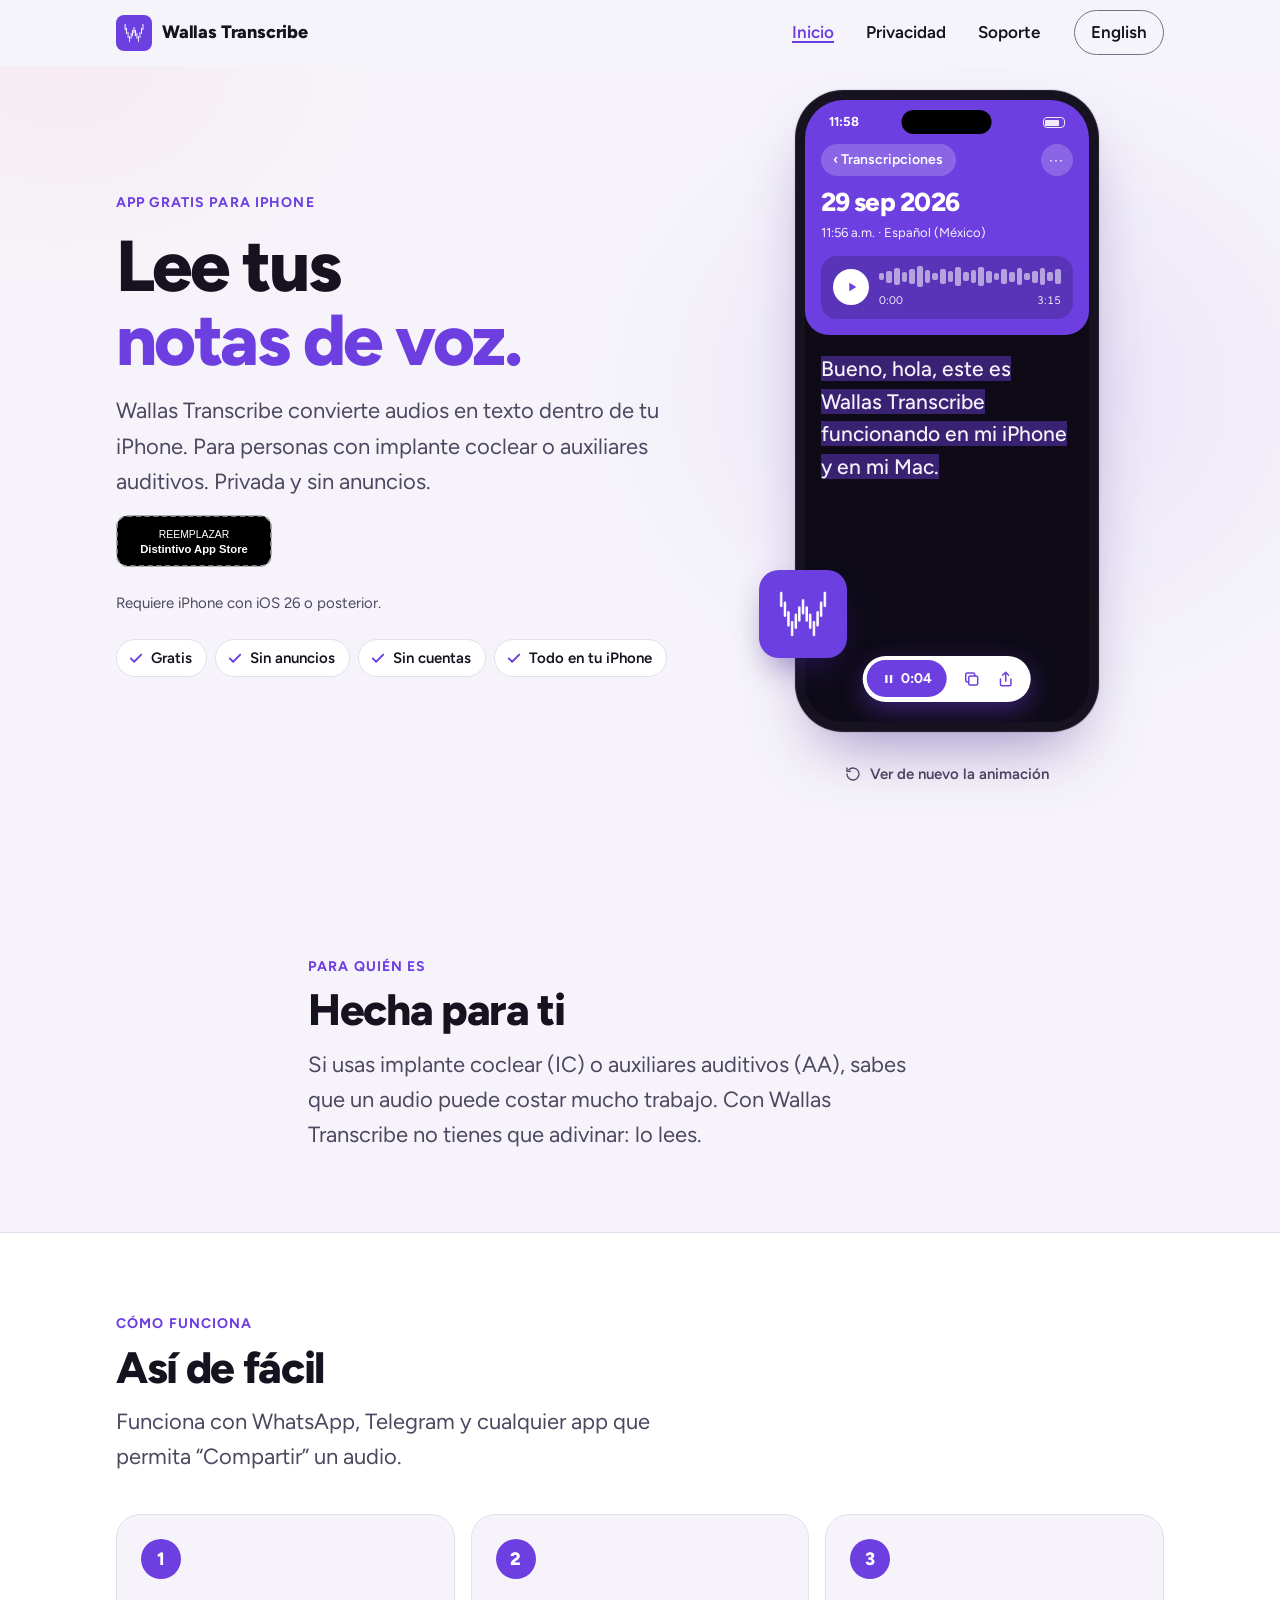
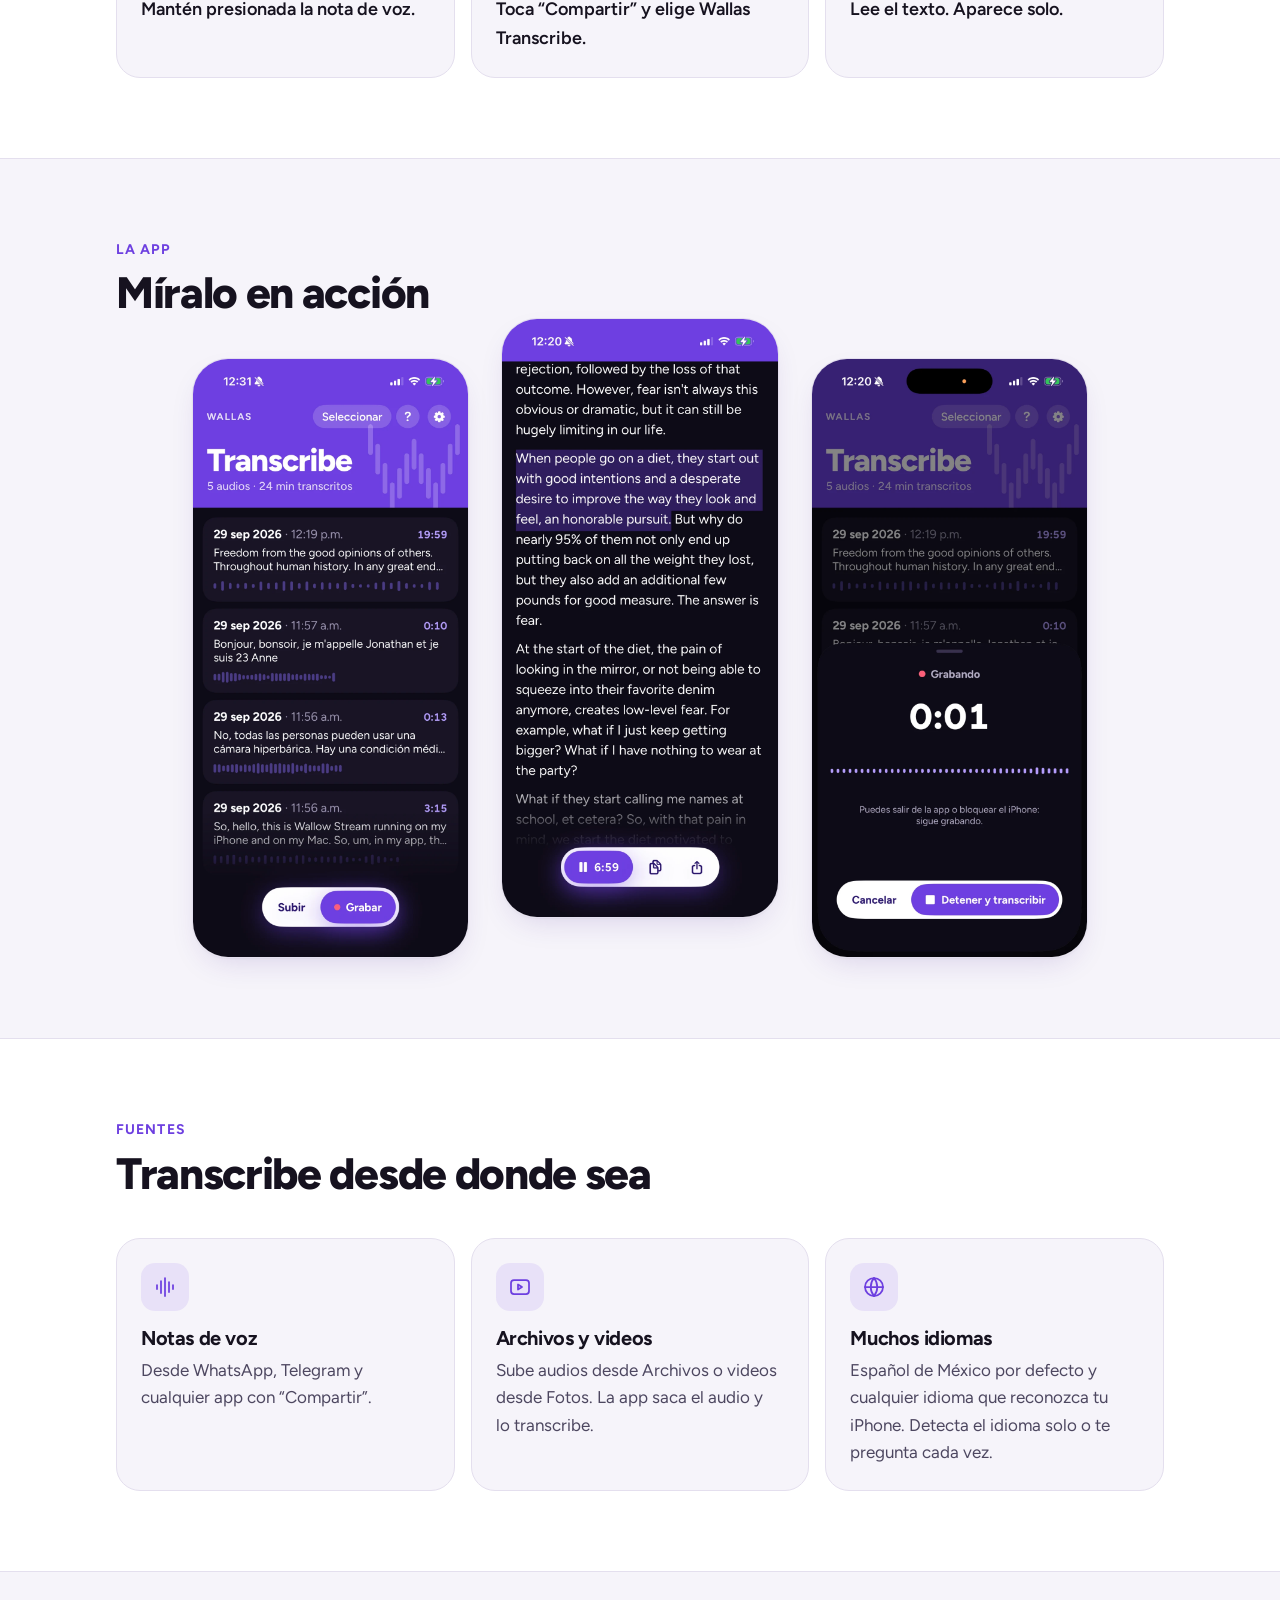
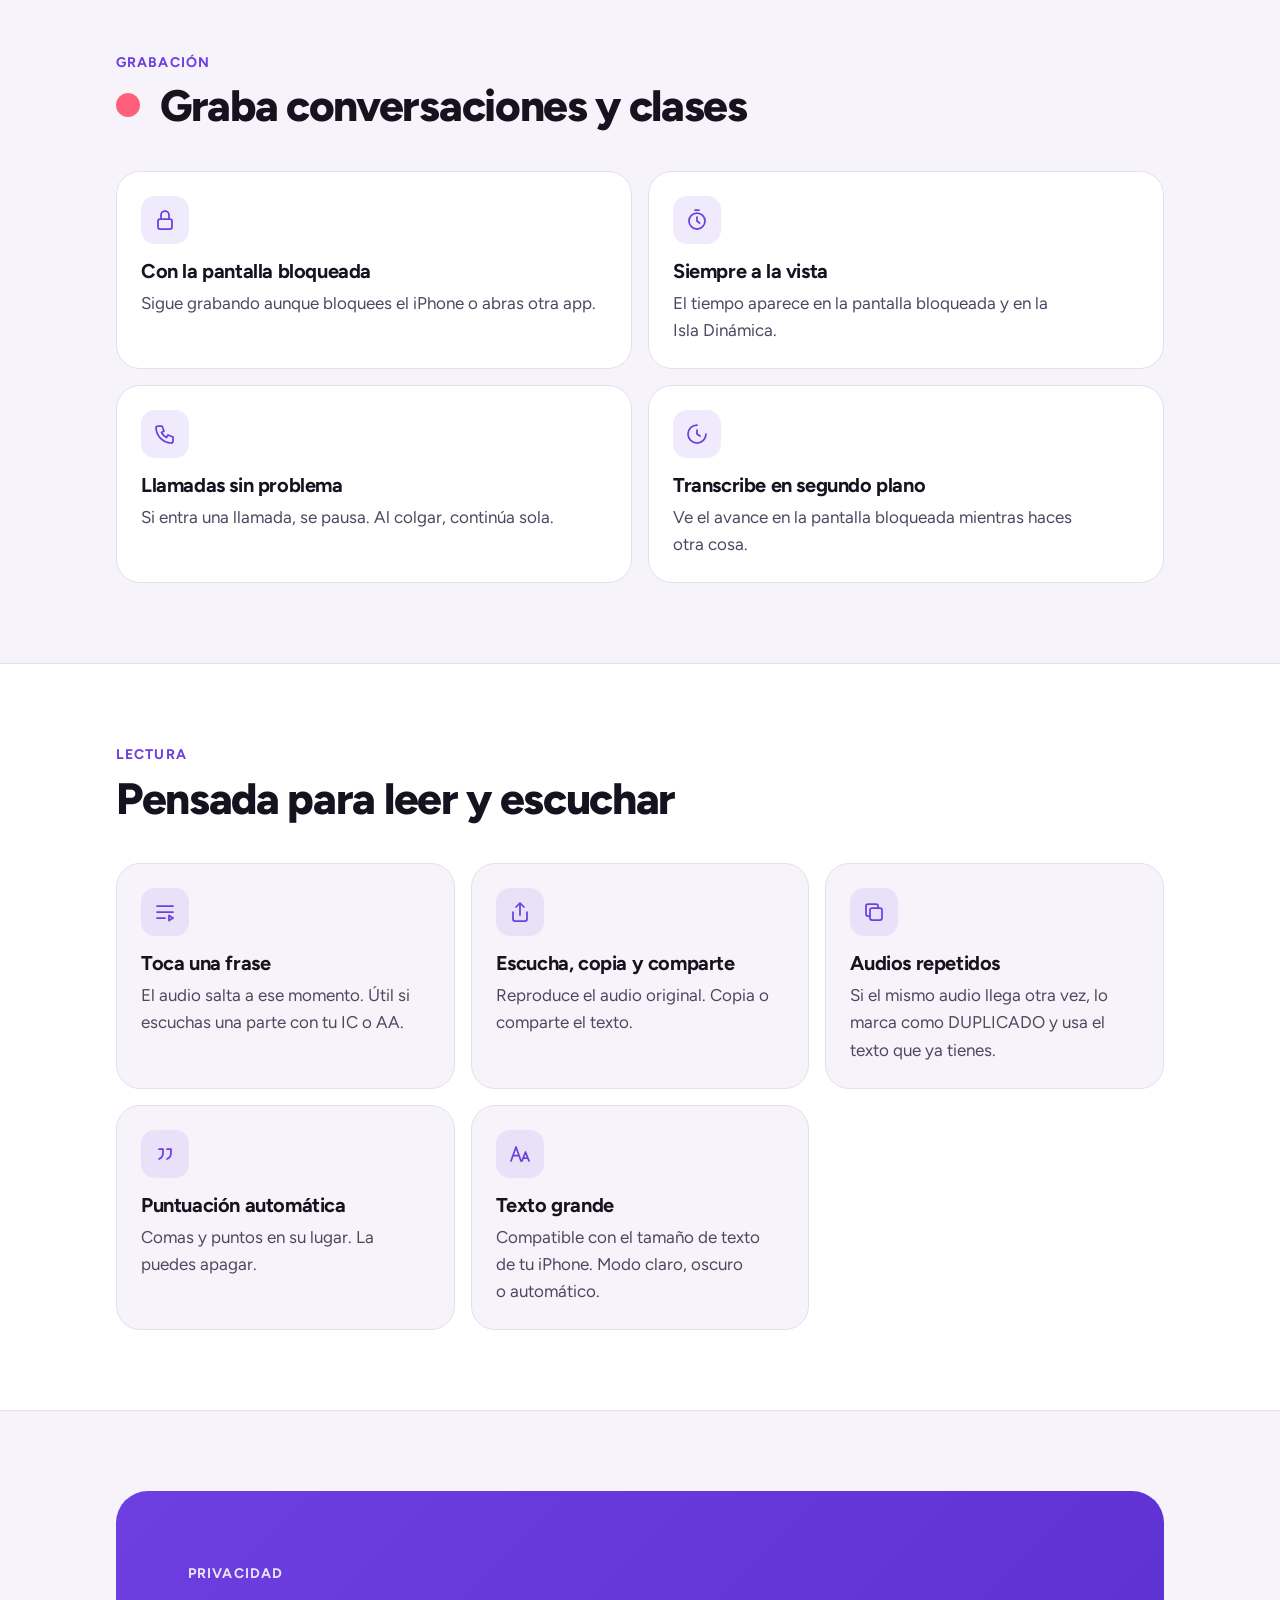
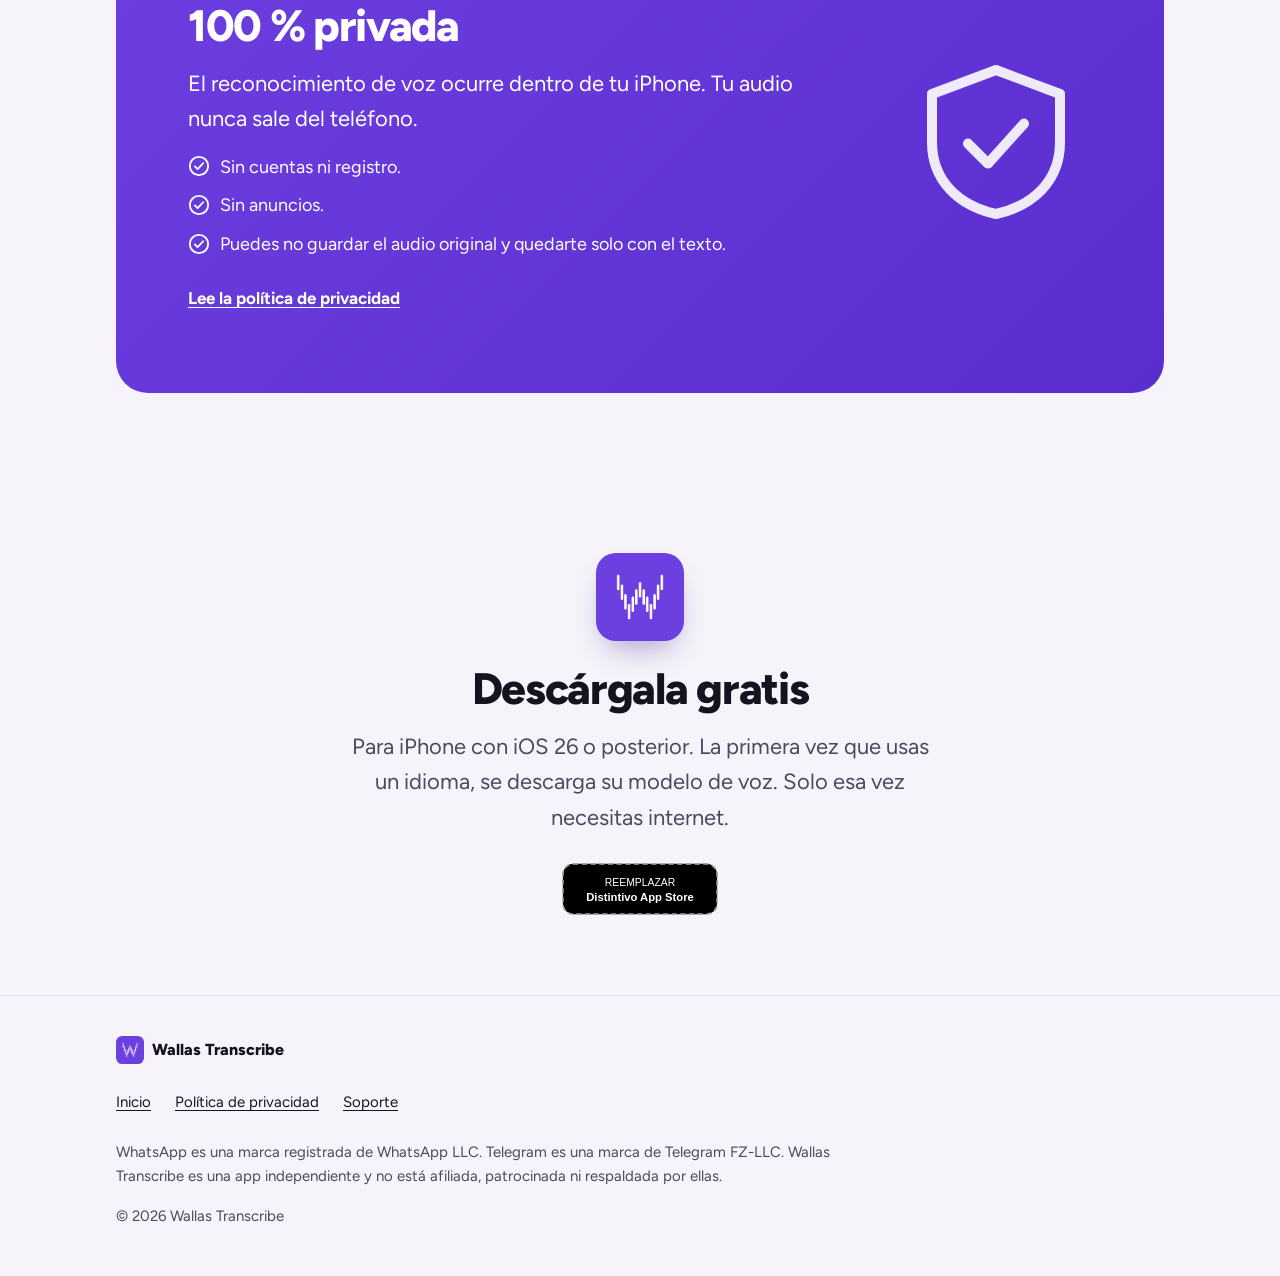
==== commit 180d2abc: "Cambia Wallas Stream por Wallas Transcribe en la transcripción de ejemplo Co-Authored-By: Claude Opu" ====
--- a/index.html
+++ b/index.html
@@ -1,9 +1,9 @@
 <!doctype html>
-<html lang="es-MX" data-title-es="Wallas Transcribe — Lee tus notas de voz" data-title-en="Wallas Transcribe — Read your voice notes">
+<html lang="es-MX" data-title-es="Wallas Transcribe - Lee tus notas de voz" data-title-en="Wallas Transcribe - Read your voice notes">
 <head>
   <meta charset="utf-8">
   <meta name="viewport" content="width=device-width, initial-scale=1">
-  <title>Wallas Transcribe — Lee tus notas de voz</title>
+  <title>Wallas Transcribe - Lee tus notas de voz</title>
   <meta name="description" content="App gratis para iPhone que convierte notas de voz y audios en texto. Hecha para personas con implante coclear o auxiliares auditivos. Privada y sin anuncios.">
   <meta name="color-scheme" content="light dark">
   <meta name="theme-color" content="#F6F4FA" media="(prefers-color-scheme: light)">
@@ -13,8 +13,8 @@
   <link rel="preconnect" href="https://fonts.googleapis.com">
   <link rel="preconnect" href="https://fonts.gstatic.com" crossorigin>
   <link rel="stylesheet" href="https://fonts.googleapis.com/css2?family=Figtree:wght@400..800&display=swap">
-  <link rel="stylesheet" href="styles.css?v=3">
-  <script src="lang.js?v=3"></script>
+  <link rel="stylesheet" href="styles.css?v=4">
+  <script src="lang.js?v=4"></script>
 </head>
 <body>
   <a class="skip" href="#contenido"><span class="es">Saltar al contenido</span><span class="en">Skip to content</span></a>
@@ -82,8 +82,8 @@
                   <span class="lbl"><span class="es">Transcribiendo…</span><span class="en">Transcribing…</span></span>
                   <span class="wave"><i style="--b:0;--h:70%"></i><i style="--b:1;--h:40%"></i><i style="--b:2;--h:80%"></i><i style="--b:3;--h:55%"></i><i style="--b:4;--h:35%"></i><i style="--b:5;--h:75%"></i><i style="--b:6;--h:45%"></i><i style="--b:7;--h:65%"></i><i style="--b:8;--h:30%"></i><i style="--b:9;--h:55%"></i><i style="--b:10;--h:90%"></i><i style="--b:11;--h:60%"></i><i style="--b:12;--h:40%"></i><i style="--b:13;--h:85%"></i><i style="--b:14;--h:50%"></i><i style="--b:15;--h:70%"></i><i style="--b:16;--h:35%"></i><i style="--b:17;--h:60%"></i><i style="--b:18;--h:95%"></i><i style="--b:19;--h:65%"></i><i style="--b:20;--h:45%"></i><i style="--b:21;--h:80%"></i><i style="--b:22;--h:55%"></i><i style="--b:23;--h:30%"></i></span>
                 </div>
-                <p class="words es"><span class="hlt">Bueno, hola, este es Wallas Stream funcionando en mi iPhone y en mi Mac.</span></p>
-                <p class="words en"><span class="hlt">So, hello, this is Wallas Stream running on my iPhone and on my Mac.</span></p>
+                <p class="words es"><span class="hlt">Bueno, hola, este es Wallas Transcribe funcionando en mi iPhone y en mi Mac.</span></p>
+                <p class="words en"><span class="hlt">So, hello, this is Wallas Transcribe running on my iPhone and on my Mac.</span></p>
               </div>
               <div class="dock">
                 <span class="pause"><svg viewBox="0 0 24 24"><rect x="6" y="5" width="4" height="14" rx="1"/><rect x="14" y="5" width="4" height="14" rx="1"/></svg>0:04</span>
--- a/styles.css
+++ b/styles.css
@@ -1,4 +1,4 @@
-/* Wallas Transcribe — estilos compartidos */
+/* Wallas Transcribe - estilos compartidos */
 :root {
   --accent: #6D3FE0;
   --accent-2: #5A2DCF;
@@ -327,7 +327,7 @@
 .site-footer nav a { color: var(--text); display: inline-flex; align-items: center; min-height: 2.75rem; }
 .site-footer p { max-width: 48rem; }
 
-/* ——— Animaciones ———
+/* --- Animaciones ---
    Solo si la persona no pidió reducir el movimiento (lang.js agrega la clase "anim").
    Ninguna se repite sin fin y la de la portada dura menos de 5 segundos. */
 @media (prefers-reduced-motion: no-preference) {
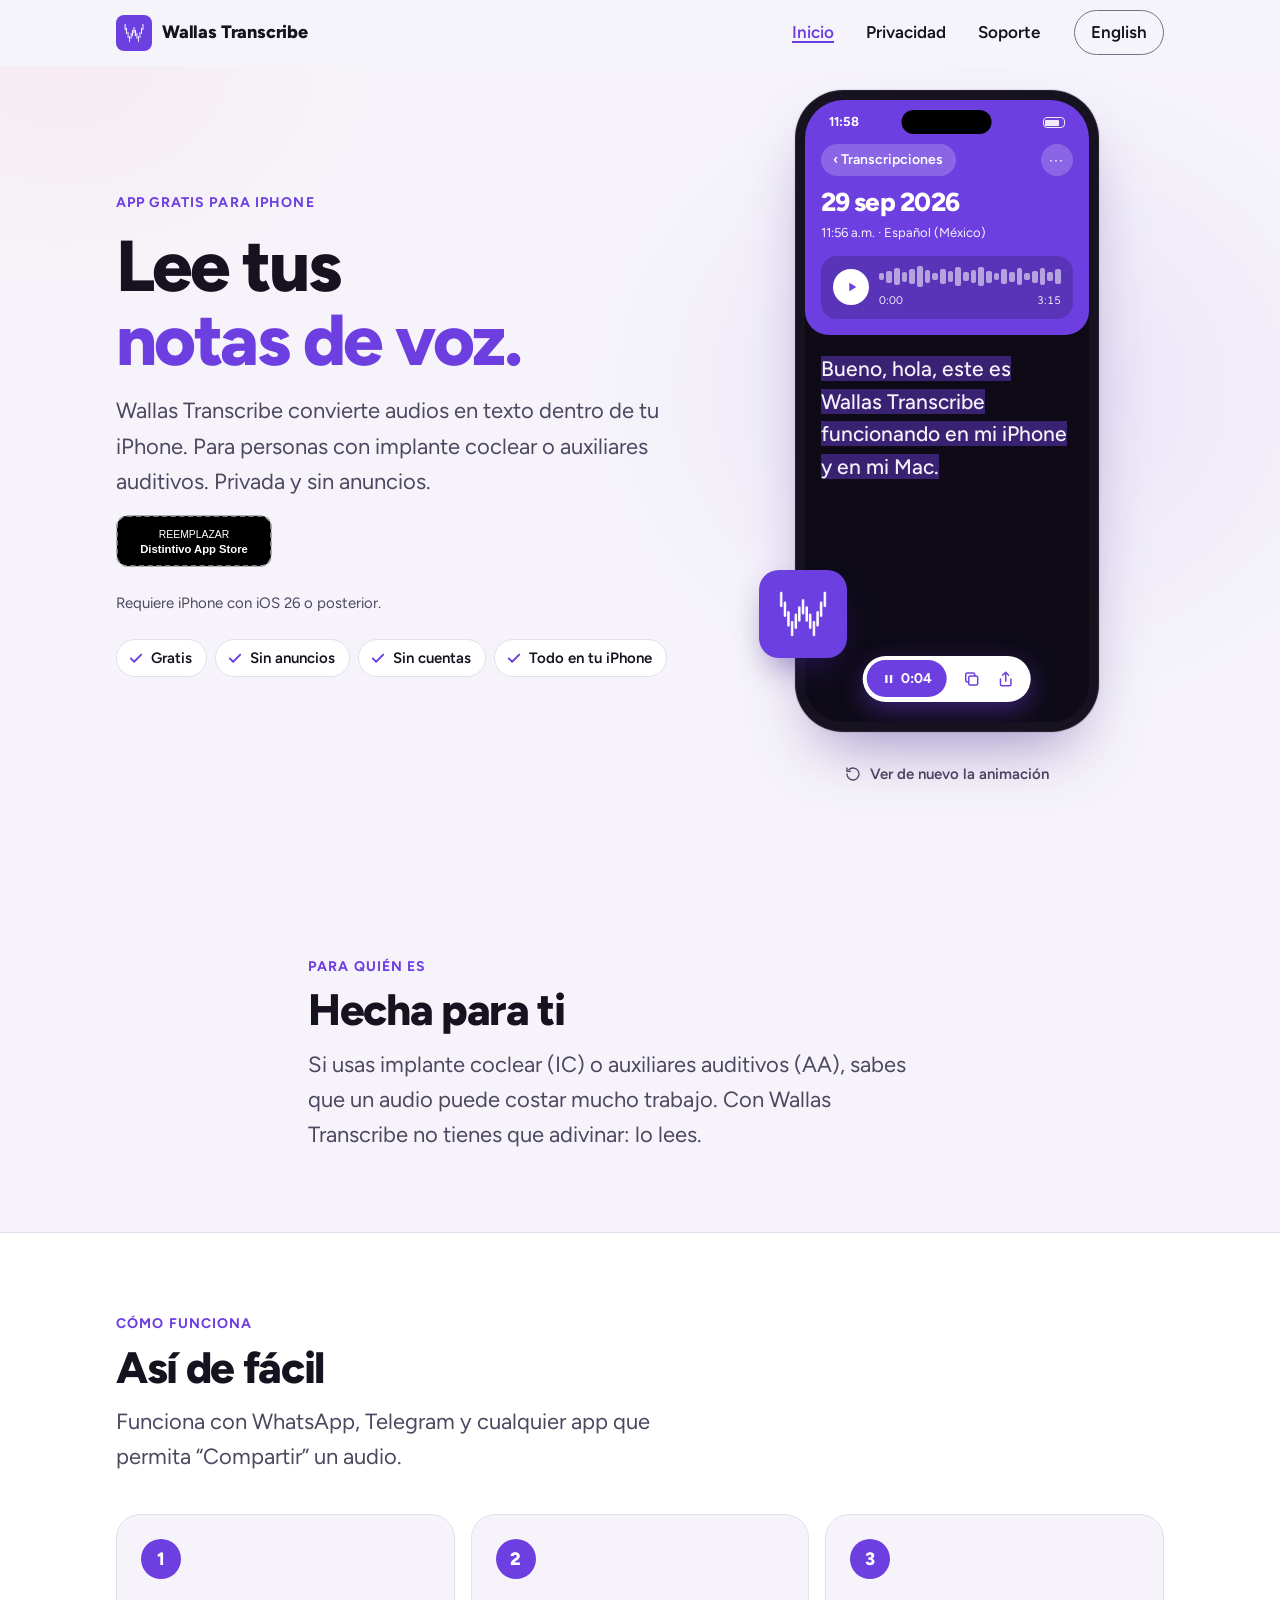
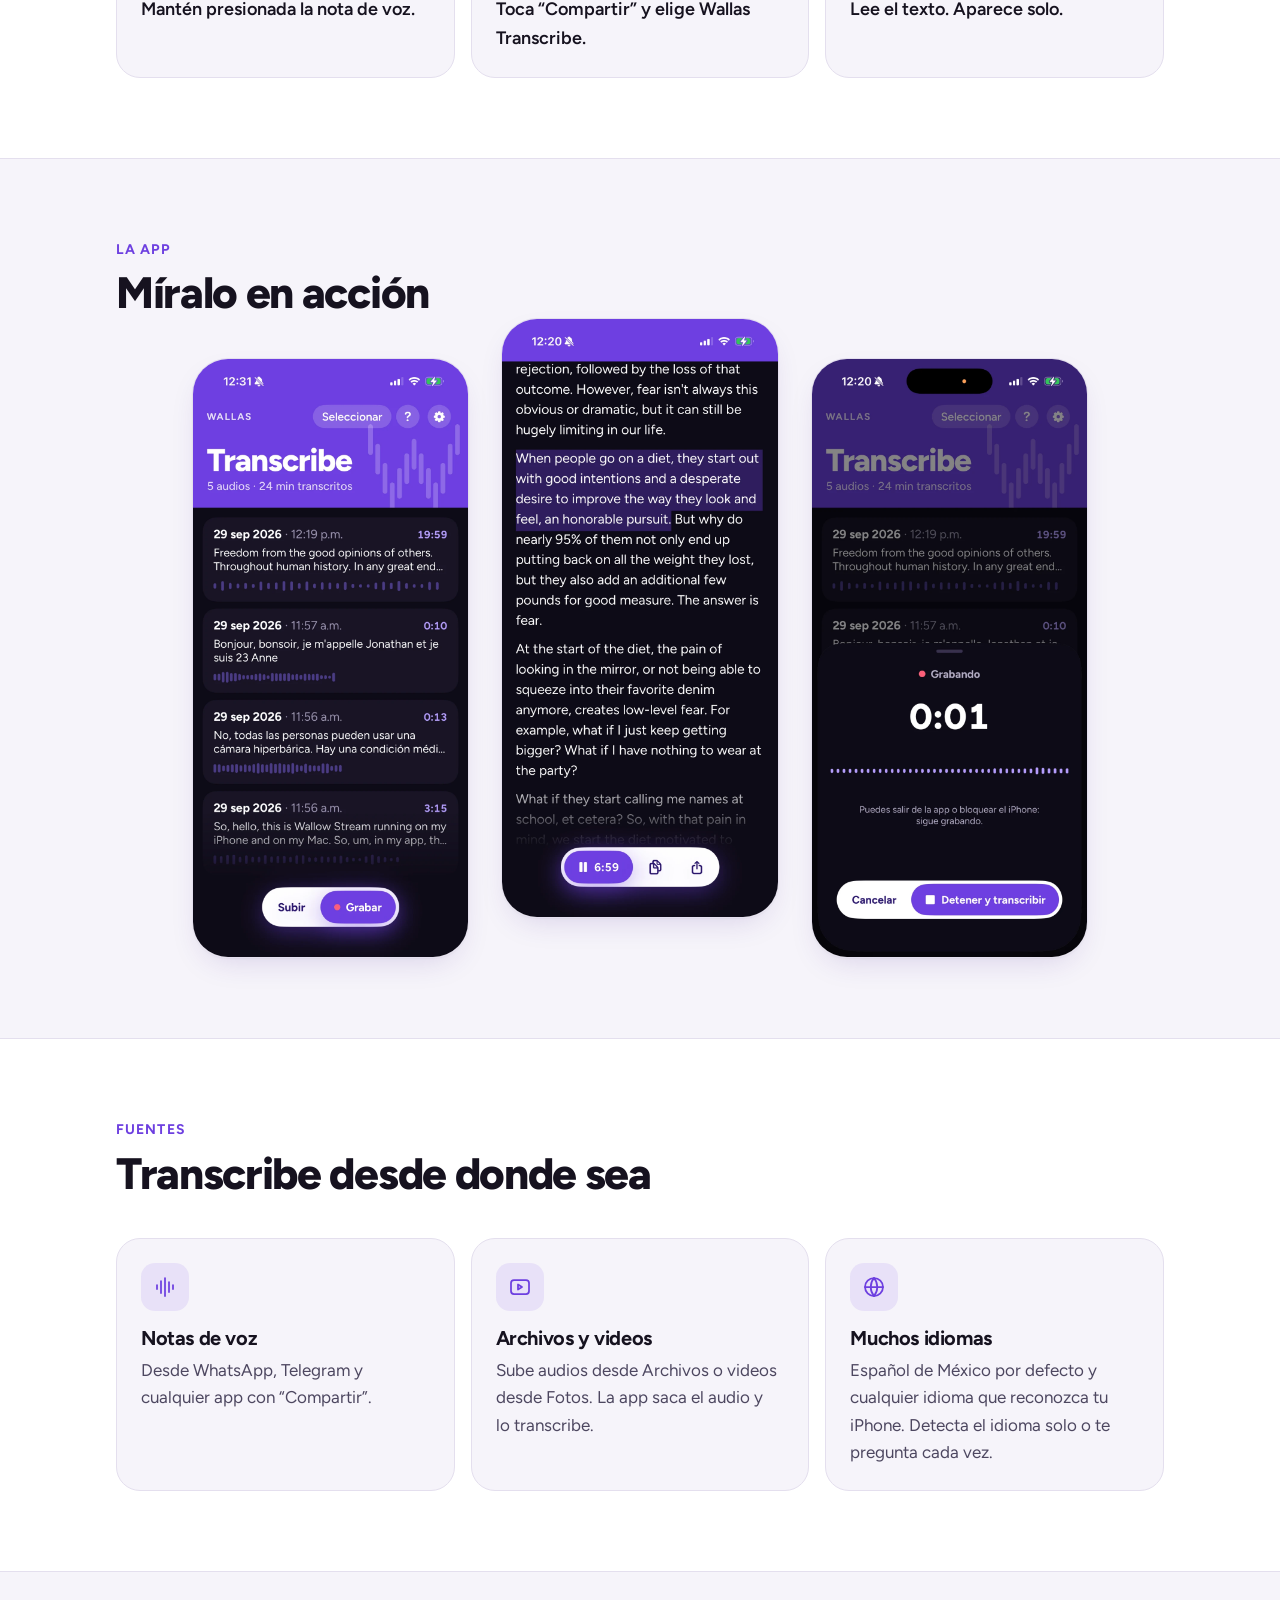
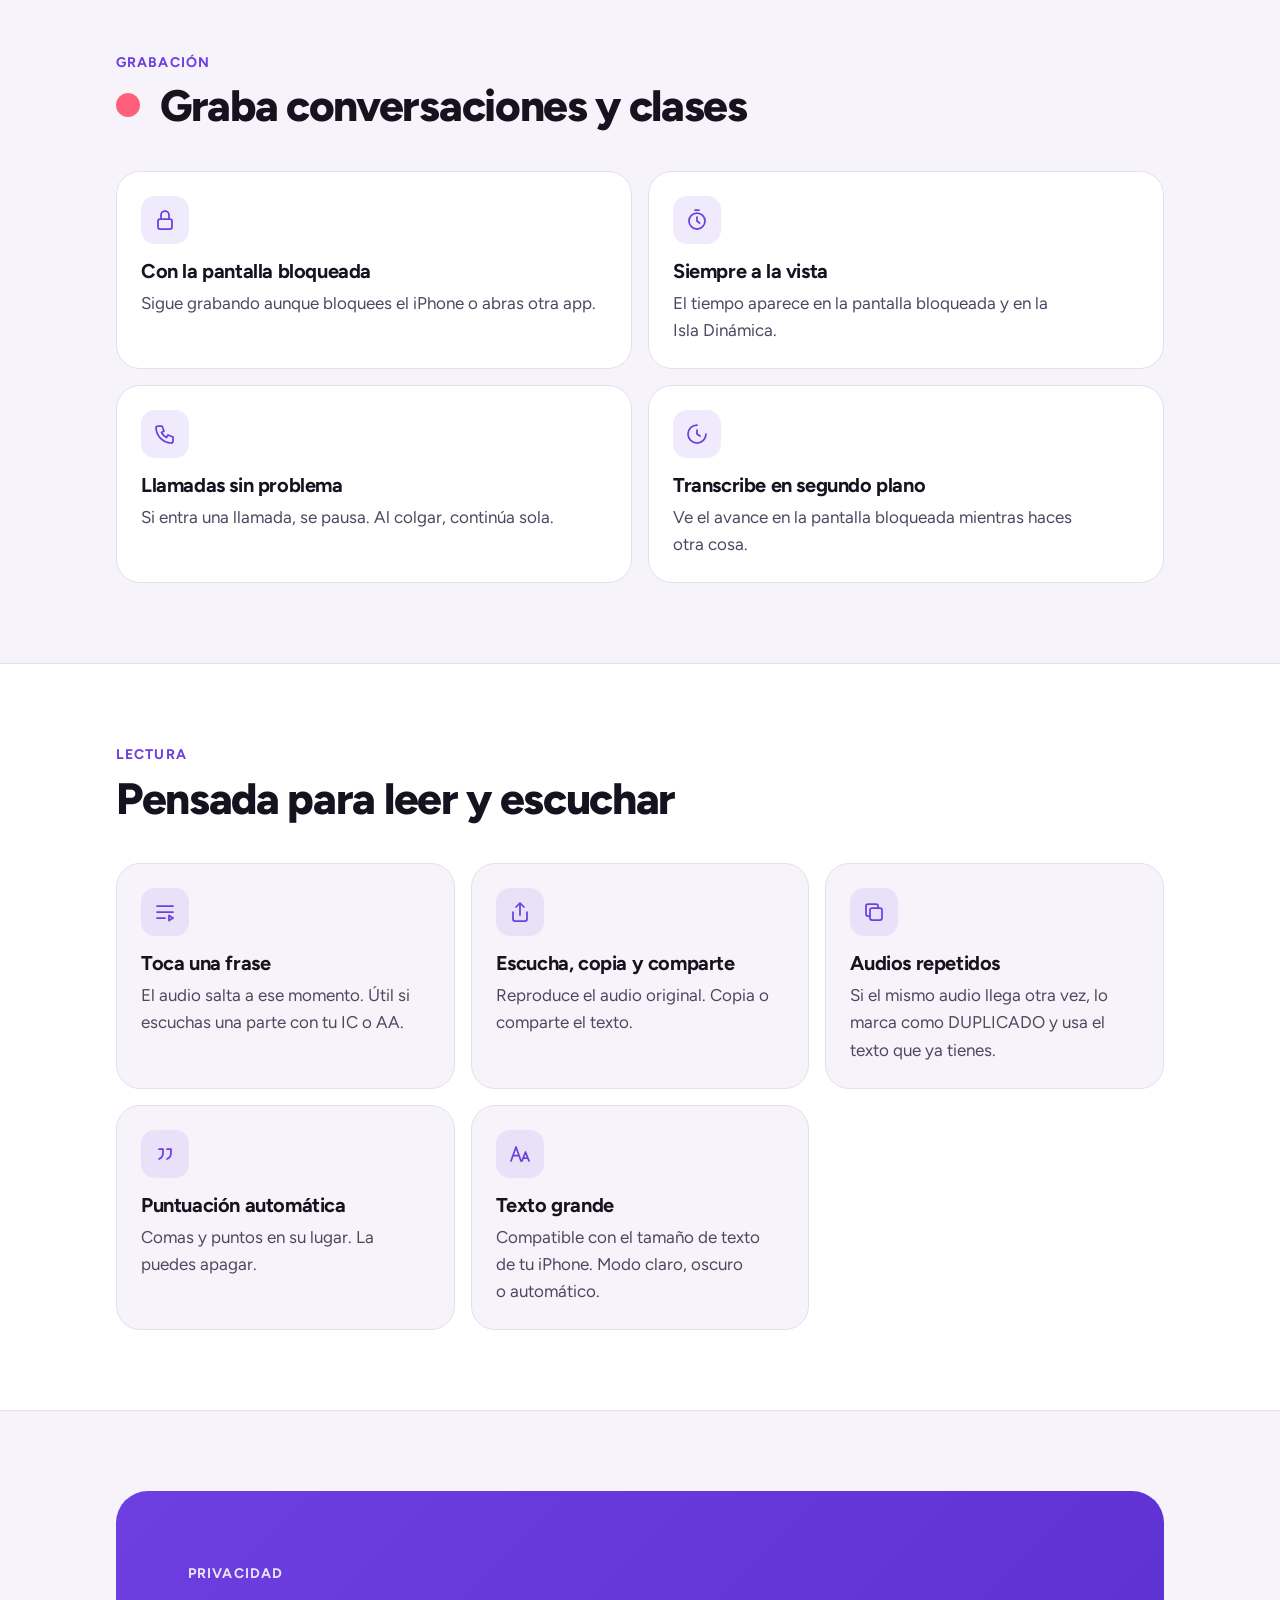
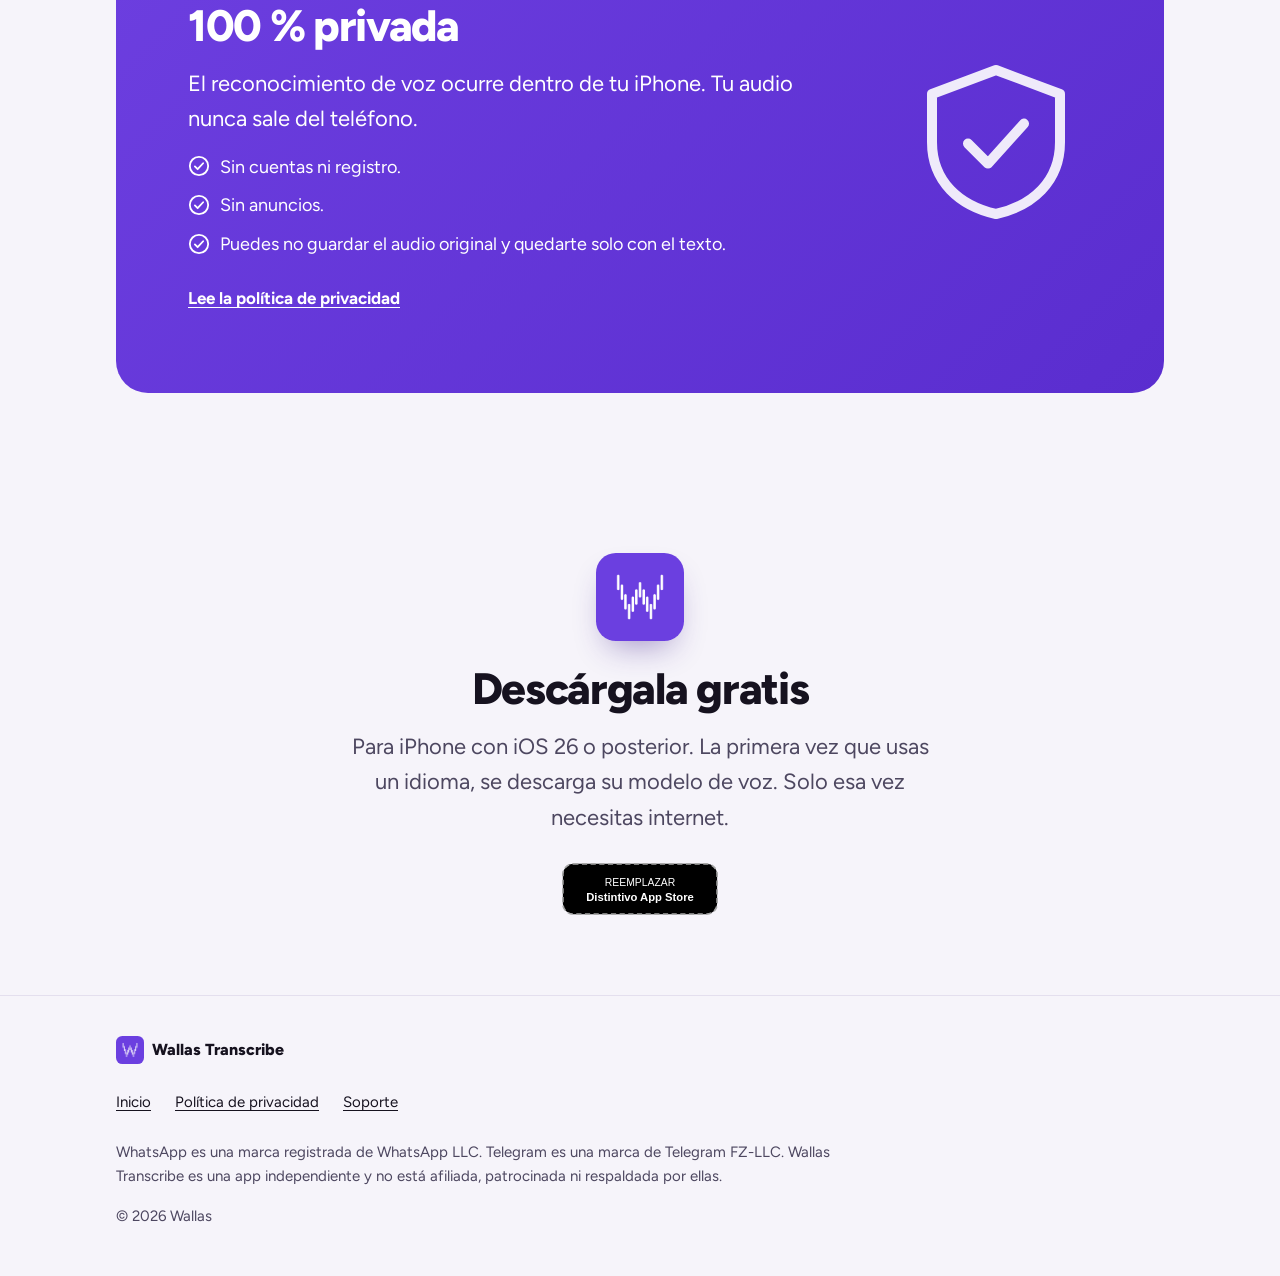
==== commit 916610c3: "Cambia el copyright a © 2026 Wallas Co-Authored-By: Claude Opus 5.5 <noreply@anthropic.com>" ====
--- a/index.html
+++ b/index.html
@@ -292,7 +292,7 @@
       </nav>
       <p class="es">WhatsApp es una marca registrada de WhatsApp LLC. Telegram es una marca de Telegram FZ-LLC. Wallas Transcribe es una app independiente y no está afiliada, patrocinada ni respaldada por ellas.</p>
       <p class="en">WhatsApp is a registered trademark of WhatsApp LLC. Telegram is a trademark of Telegram FZ-LLC. Wallas Transcribe is an independent app and is not affiliated with, sponsored or endorsed by them.</p>
-      <p>© 2026 Wallas Transcribe</p>
+      <p>© 2026 Wallas</p>
     </div>
   </footer>
 </body>
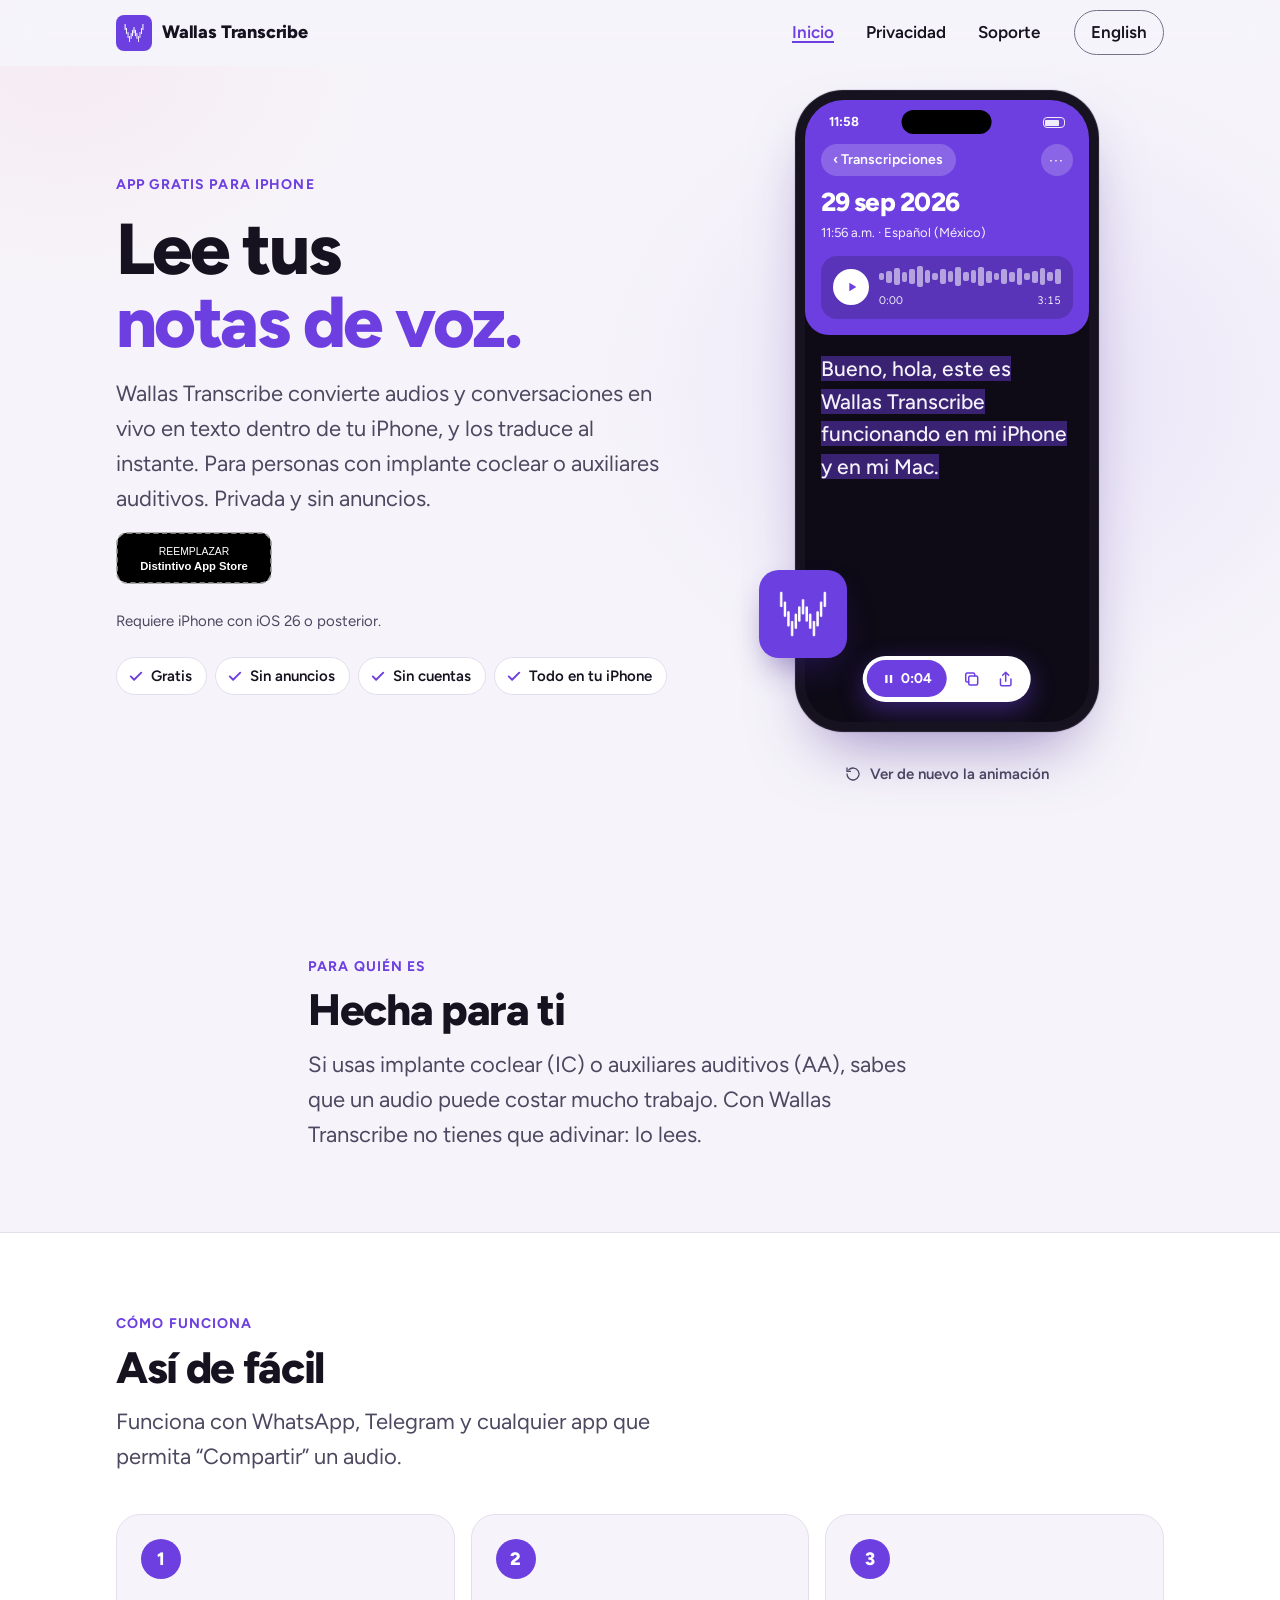
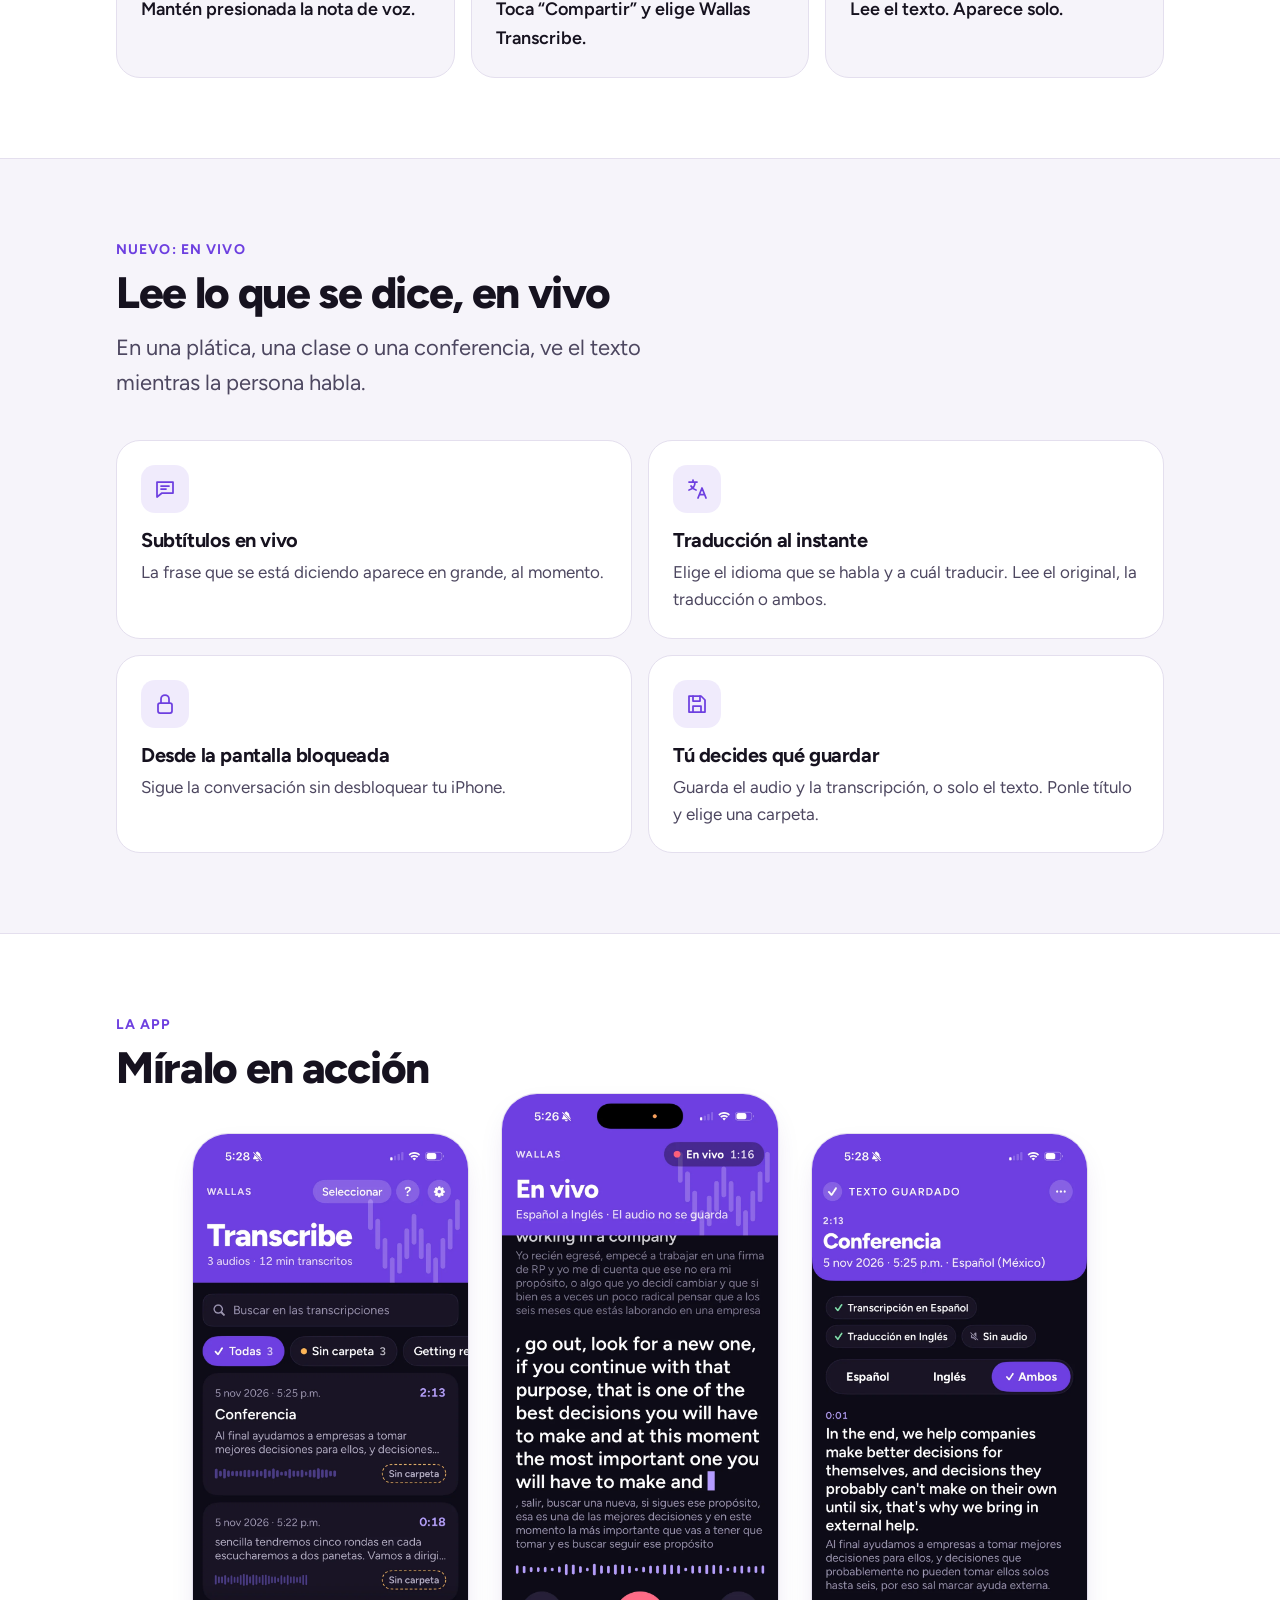
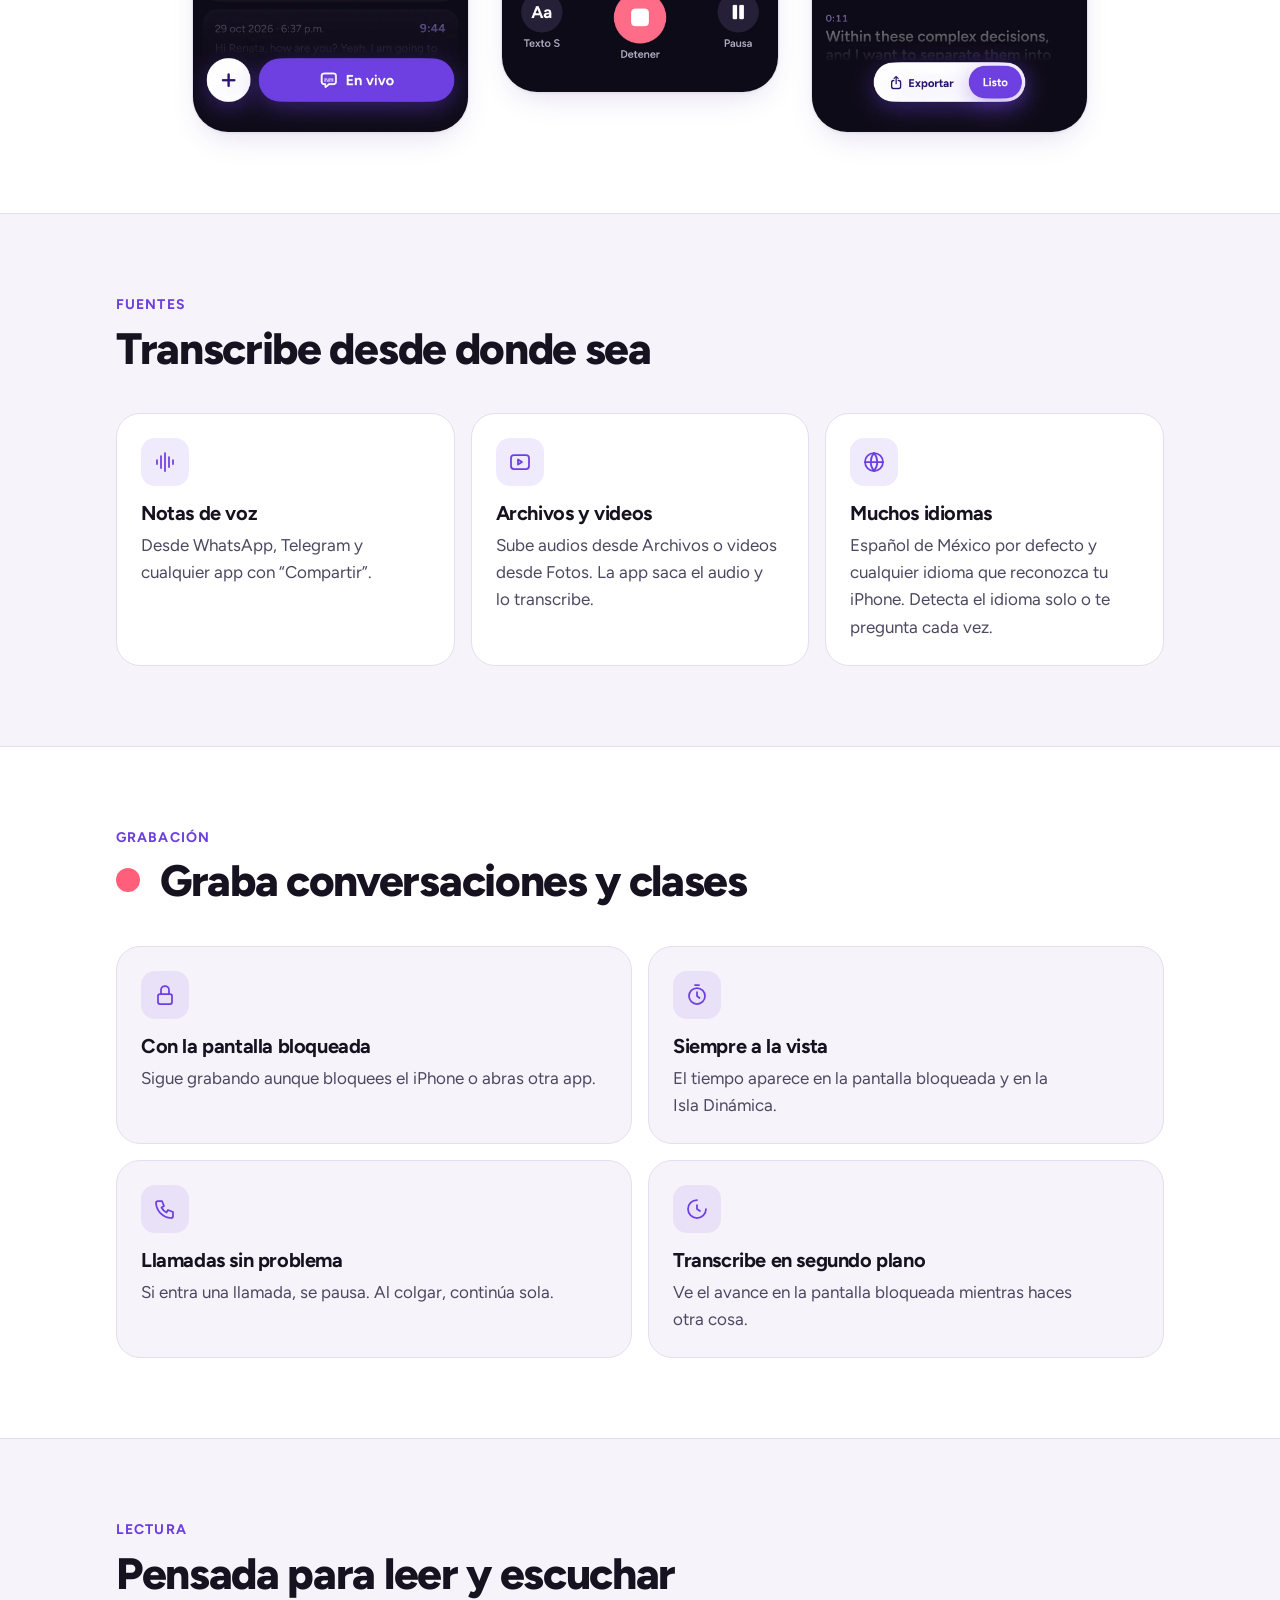
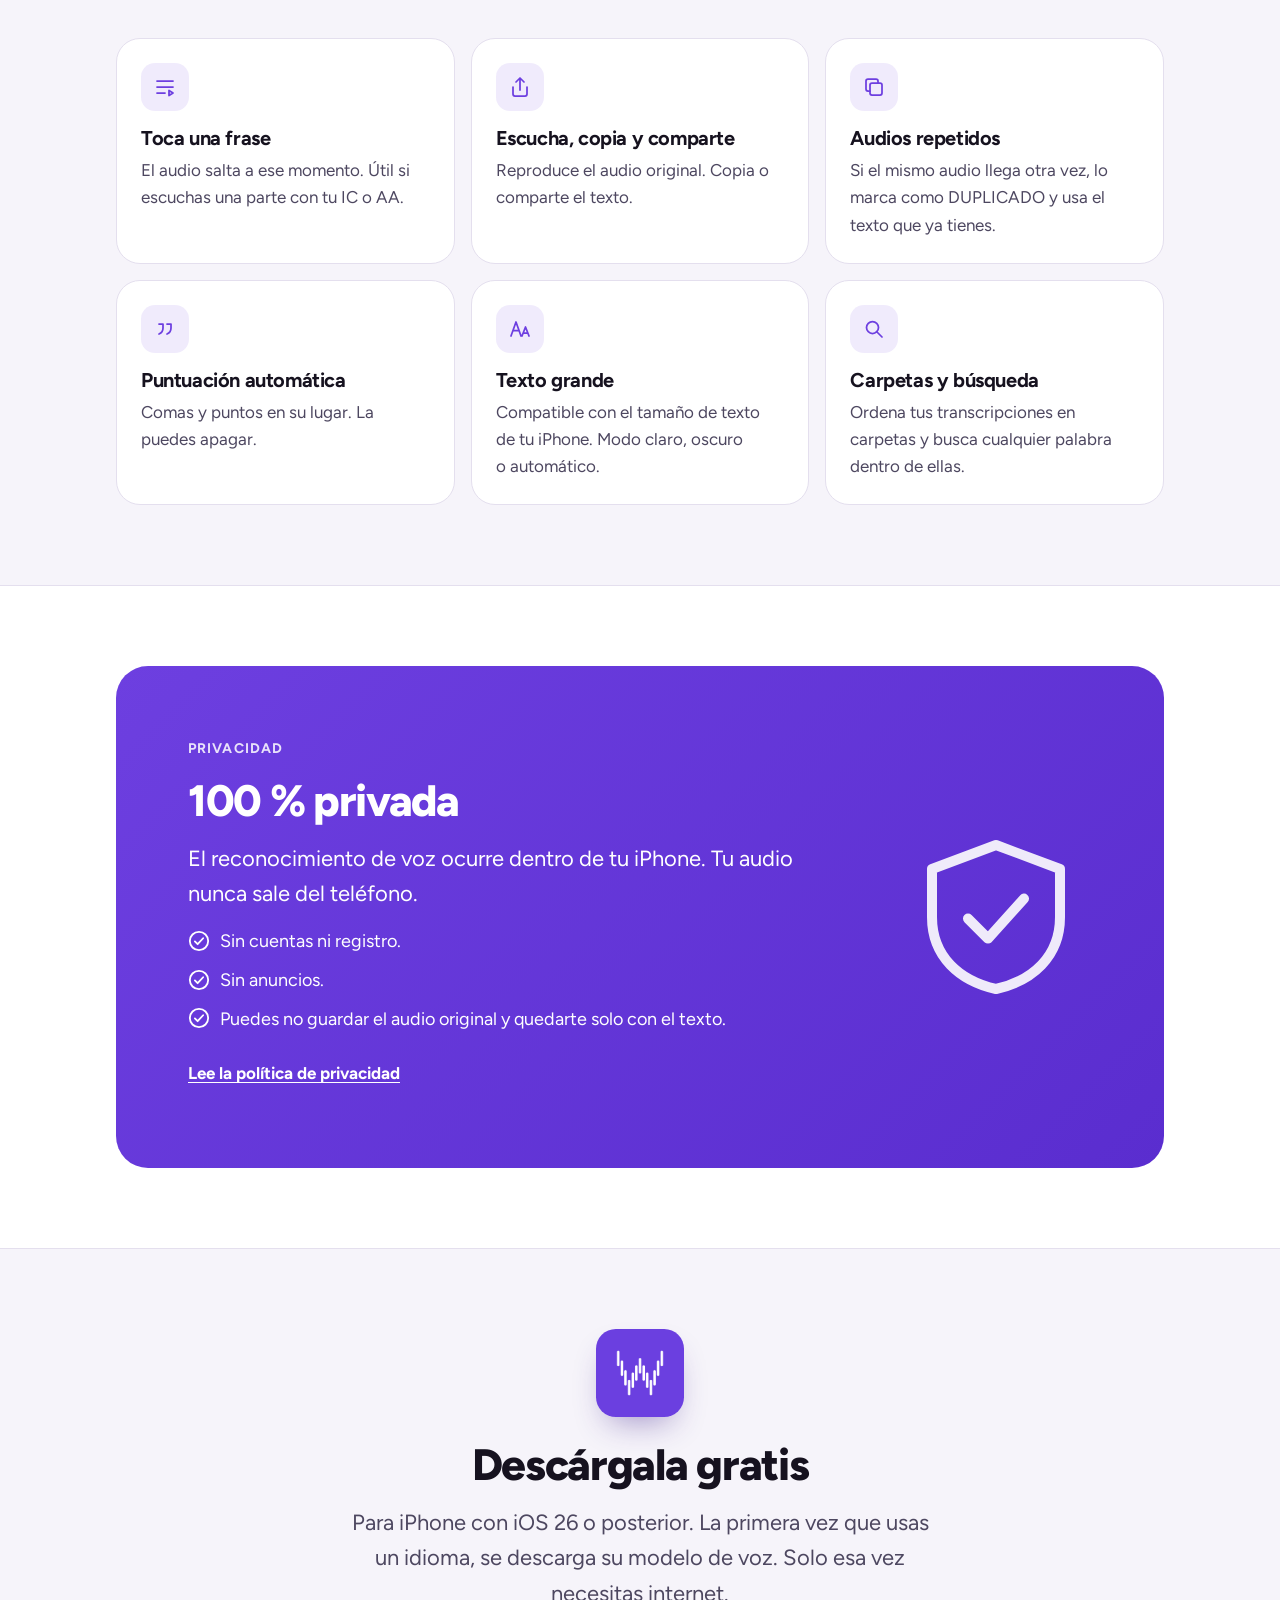
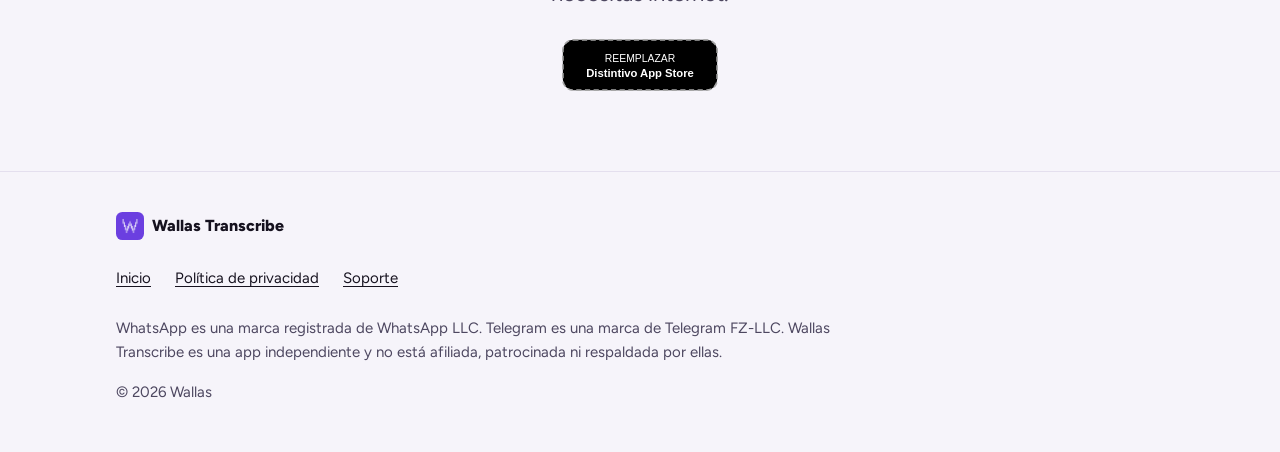
==== commit 78ba3a63: "Actualiza capturas y agrega la sección En vivo - Nuevas capturas de "Míralo en acción" (inicio, En v" ====
--- a/index.html
+++ b/index.html
@@ -4,7 +4,7 @@
   <meta charset="utf-8">
   <meta name="viewport" content="width=device-width, initial-scale=1">
   <title>Wallas Transcribe - Lee tus notas de voz</title>
-  <meta name="description" content="App gratis para iPhone que convierte notas de voz y audios en texto. Hecha para personas con implante coclear o auxiliares auditivos. Privada y sin anuncios.">
+  <meta name="description" content="App gratis para iPhone que convierte notas de voz, audios y conversaciones en vivo en texto, con traducción al instante. Hecha para personas con implante coclear o auxiliares auditivos. Privada y sin anuncios.">
   <meta name="color-scheme" content="light dark">
   <meta name="theme-color" content="#F6F4FA" media="(prefers-color-scheme: light)">
   <meta name="theme-color" content="#0E0B17" media="(prefers-color-scheme: dark)">
@@ -14,7 +14,7 @@
   <link rel="preconnect" href="https://fonts.gstatic.com" crossorigin>
   <link rel="stylesheet" href="https://fonts.googleapis.com/css2?family=Figtree:wght@400..800&display=swap">
   <link rel="stylesheet" href="styles.css?v=4">
-  <script src="lang.js?v=4"></script>
+  <script src="lang.js?v=5"></script>
 </head>
 <body>
   <a class="skip" href="#contenido"><span class="es">Saltar al contenido</span><span class="en">Skip to content</span></a>
@@ -41,8 +41,8 @@
         <div class="stack hero-text">
           <p class="eyebrow reveal"><span class="es">App gratis para iPhone</span><span class="en">Free iPhone app</span></p>
           <h1 class="reveal" style="--d:1"><span class="es">Lee tus <span class="hl">notas de voz.</span></span><span class="en">Read your <span class="hl">voice notes.</span></span></h1>
-          <p class="lead es reveal" style="--d:2">Wallas Transcribe convierte audios en texto dentro de tu iPhone. Para personas con implante coclear o auxiliares auditivos. Privada y sin anuncios.</p>
-          <p class="lead en reveal" style="--d:2">Wallas Transcribe turns audio into text right on your iPhone. Made for people with cochlear implants or hearing aids. Private, with no ads.</p>
+          <p class="lead es reveal" style="--d:2">Wallas Transcribe convierte audios y conversaciones en vivo en texto dentro de tu iPhone, y los traduce al instante. Para personas con implante coclear o auxiliares auditivos. Privada y sin anuncios.</p>
+          <p class="lead en reveal" style="--d:2">Wallas Transcribe turns audio and live conversations into text right on your iPhone, and translates them instantly. Made for people with cochlear implants or hearing aids. Private, with no ads.</p>
           <p class="reveal" style="--d:3">
             <!-- REEMPLAZA: app-store-badge.svg por el distintivo oficial de Apple. Cambia href="#" por el enlace de tu app. -->
             <a class="badge-link" href="#"><img src="app-store-badge.svg" width="180" height="60" alt="Descargar en la App Store" data-alt-en="Download on the App Store"></a>
@@ -126,21 +126,58 @@
       </div>
     </section>
 
-    <section aria-labelledby="capturas">
+    <section aria-labelledby="en-vivo">
+      <div class="wrap">
+        <div class="intro reveal">
+          <p class="eyebrow"><span class="es">Nuevo: En vivo</span><span class="en">New: Live</span></p>
+          <h2 id="en-vivo"><span class="es">Lee lo que se dice, en vivo</span><span class="en">Read what’s said, live</span></h2>
+          <p class="lead es">En una plática, una clase o una conferencia, ve el texto mientras la persona habla.</p>
+          <p class="lead en">In a conversation, a class or a talk, see the text while the person is speaking.</p>
+        </div>
+        <ul class="cards cards-2">
+          <li class="card reveal" style="--d:0">
+            <span class="tile"><svg class="i" viewBox="0 0 24 24" aria-hidden="true" focusable="false"><path d="M4 5h16v11H9l-5 4z"/><path d="M8 9h8M8 12h5"/></svg></span>
+            <h3><span class="es">Subtítulos en vivo</span><span class="en">Live captions</span></h3>
+            <p class="es">La frase que se está diciendo aparece en grande, al momento.</p>
+            <p class="en">The sentence being spoken shows up in large text, right away.</p>
+          </li>
+          <li class="card reveal" style="--d:1">
+            <span class="tile"><svg class="i" viewBox="0 0 24 24" aria-hidden="true" focusable="false"><path d="M4 5h8M8 3v2M10 5c0 4-2.5 7-6 8M6 9c1 2 3 3.5 5 4"/><path d="M13 21l4-10 4 10M14.5 17.5h5"/></svg></span>
+            <h3><span class="es">Traducción al instante</span><span class="en">Instant translation</span></h3>
+            <p class="es">Elige el idioma que se habla y a cuál traducir. Lee el original, la traducción o ambos.</p>
+            <p class="en">Choose the spoken language and the one to translate to. Read the original, the translation or both.</p>
+          </li>
+          <li class="card reveal" style="--d:2">
+            <span class="tile"><svg class="i" viewBox="0 0 24 24" aria-hidden="true" focusable="false"><rect x="5" y="11" width="14" height="10" rx="2"/><path d="M8 11V7a4 4 0 0 1 8 0v4"/></svg></span>
+            <h3><span class="es">Desde la pantalla bloqueada</span><span class="en">From the Lock Screen</span></h3>
+            <p class="es">Sigue la conversación sin desbloquear tu iPhone.</p>
+            <p class="en">Follow the conversation without unlocking your iPhone.</p>
+          </li>
+          <li class="card reveal" style="--d:3">
+            <span class="tile"><svg class="i" viewBox="0 0 24 24" aria-hidden="true" focusable="false"><path d="M4 4h12l4 4v12H4z"/><path d="M8 4v5h7V4M8 20v-6h8v6"/></svg></span>
+            <h3><span class="es">Tú decides qué guardar</span><span class="en">You decide what to keep</span></h3>
+            <p class="es">Guarda el audio y la transcripción, o solo el texto. Ponle título y elige una carpeta.</p>
+            <p class="en">Save the audio and the transcript, or just the text. Give it a title and pick a folder.</p>
+          </li>
+        </ul>
+      </div>
+    </section>
+
+    <section class="band" aria-labelledby="capturas">
       <div class="wrap">
         <div class="intro reveal">
           <p class="eyebrow"><span class="es">La app</span><span class="en">The app</span></p>
           <h2 id="capturas"><span class="es">Míralo en acción</span><span class="en">See it in action</span></h2>
         </div>
         <ul class="shots">
-          <li class="reveal" style="--d:0"><img src="captura-1.webp" width="920" height="2000" loading="lazy" alt="Pantalla principal de Wallas Transcribe con la lista de audios transcritos y los botones Subir y Grabar" data-alt-en="Wallas Transcribe home screen with the list of transcribed audio and the Upload and Record buttons"></li>
-          <li class="reveal" style="--d:1"><img src="captura-2.webp" width="920" height="2000" loading="lazy" alt="Texto de una transcripción con la frase que se está escuchando resaltada y los botones de pausa, copiar y compartir" data-alt-en="A transcription with the sentence being played highlighted, plus pause, copy and share buttons"></li>
-          <li class="reveal" style="--d:2"><img src="captura-3.webp" width="920" height="2000" loading="lazy" alt="Grabación en curso con el tiempo y el aviso: puedes salir de la app o bloquear el iPhone y sigue grabando" data-alt-en="Recording in progress with the timer and a note that you can leave the app or lock your iPhone and it keeps recording"></li>
-        </ul>
-      </div>
-    </section>
-
-    <section class="band" aria-labelledby="transcribe">
+          <li class="reveal" style="--d:0"><img src="captura-1.webp" data-src-en="captura-1-en.webp" width="920" height="2000" loading="lazy" alt="Pantalla principal de Wallas Transcribe con el buscador, las carpetas y el botón En vivo" data-alt-en="Wallas Transcribe home screen with search, folders and the Live button"></li>
+          <li class="reveal" style="--d:1"><img src="captura-2.webp" data-src-en="captura-2-en.webp" width="920" height="2000" loading="lazy" alt="Transcripción en vivo de español a inglés, con la frase actual en grande y su traducción debajo" data-alt-en="Live transcription from Spanish to English, with the current sentence in large text and its translation below"></li>
+          <li class="reveal" style="--d:2"><img src="captura-3.webp" data-src-en="captura-3-en.webp" width="920" height="2000" loading="lazy" alt="Transcripción guardada con el texto en español y su traducción al inglés juntos" data-alt-en="Saved transcription showing the Spanish text and its English translation together"></li>
+        </ul>
+      </div>
+    </section>
+
+    <section aria-labelledby="transcribe">
       <div class="wrap">
         <div class="intro reveal">
           <p class="eyebrow"><span class="es">Fuentes</span><span class="en">Sources</span></p>
@@ -169,7 +206,7 @@
       </div>
     </section>
 
-    <section aria-labelledby="graba">
+    <section class="band" aria-labelledby="graba">
       <div class="wrap">
         <div class="intro reveal">
           <p class="eyebrow"><span class="es">Grabación</span><span class="en">Recording</span></p>
@@ -204,7 +241,7 @@
       </div>
     </section>
 
-    <section class="band" aria-labelledby="leer">
+    <section aria-labelledby="leer">
       <div class="wrap">
         <div class="intro reveal">
           <p class="eyebrow"><span class="es">Lectura</span><span class="en">Reading</span></p>
@@ -241,11 +278,17 @@
             <p class="es">Compatible con el tamaño de texto de tu iPhone. Modo claro, oscuro o automático.</p>
             <p class="en">Supports your iPhone’s text size (Dynamic Type). Light, dark or automatic mode.</p>
           </li>
-        </ul>
-      </div>
-    </section>
-
-    <section aria-labelledby="privada">
+          <li class="card reveal" style="--d:2">
+            <span class="tile"><svg class="i" viewBox="0 0 24 24" aria-hidden="true" focusable="false"><circle cx="10.5" cy="10.5" r="6"/><path d="M15 15l5 5"/></svg></span>
+            <h3><span class="es">Carpetas y búsqueda</span><span class="en">Folders and search</span></h3>
+            <p class="es">Ordena tus transcripciones en carpetas y busca cualquier palabra dentro de ellas.</p>
+            <p class="en">Sort your transcripts into folders and search for any word inside them.</p>
+          </li>
+        </ul>
+      </div>
+    </section>
+
+    <section class="band" aria-labelledby="privada">
       <div class="wrap">
         <div class="panel reveal">
           <div class="panel-text">
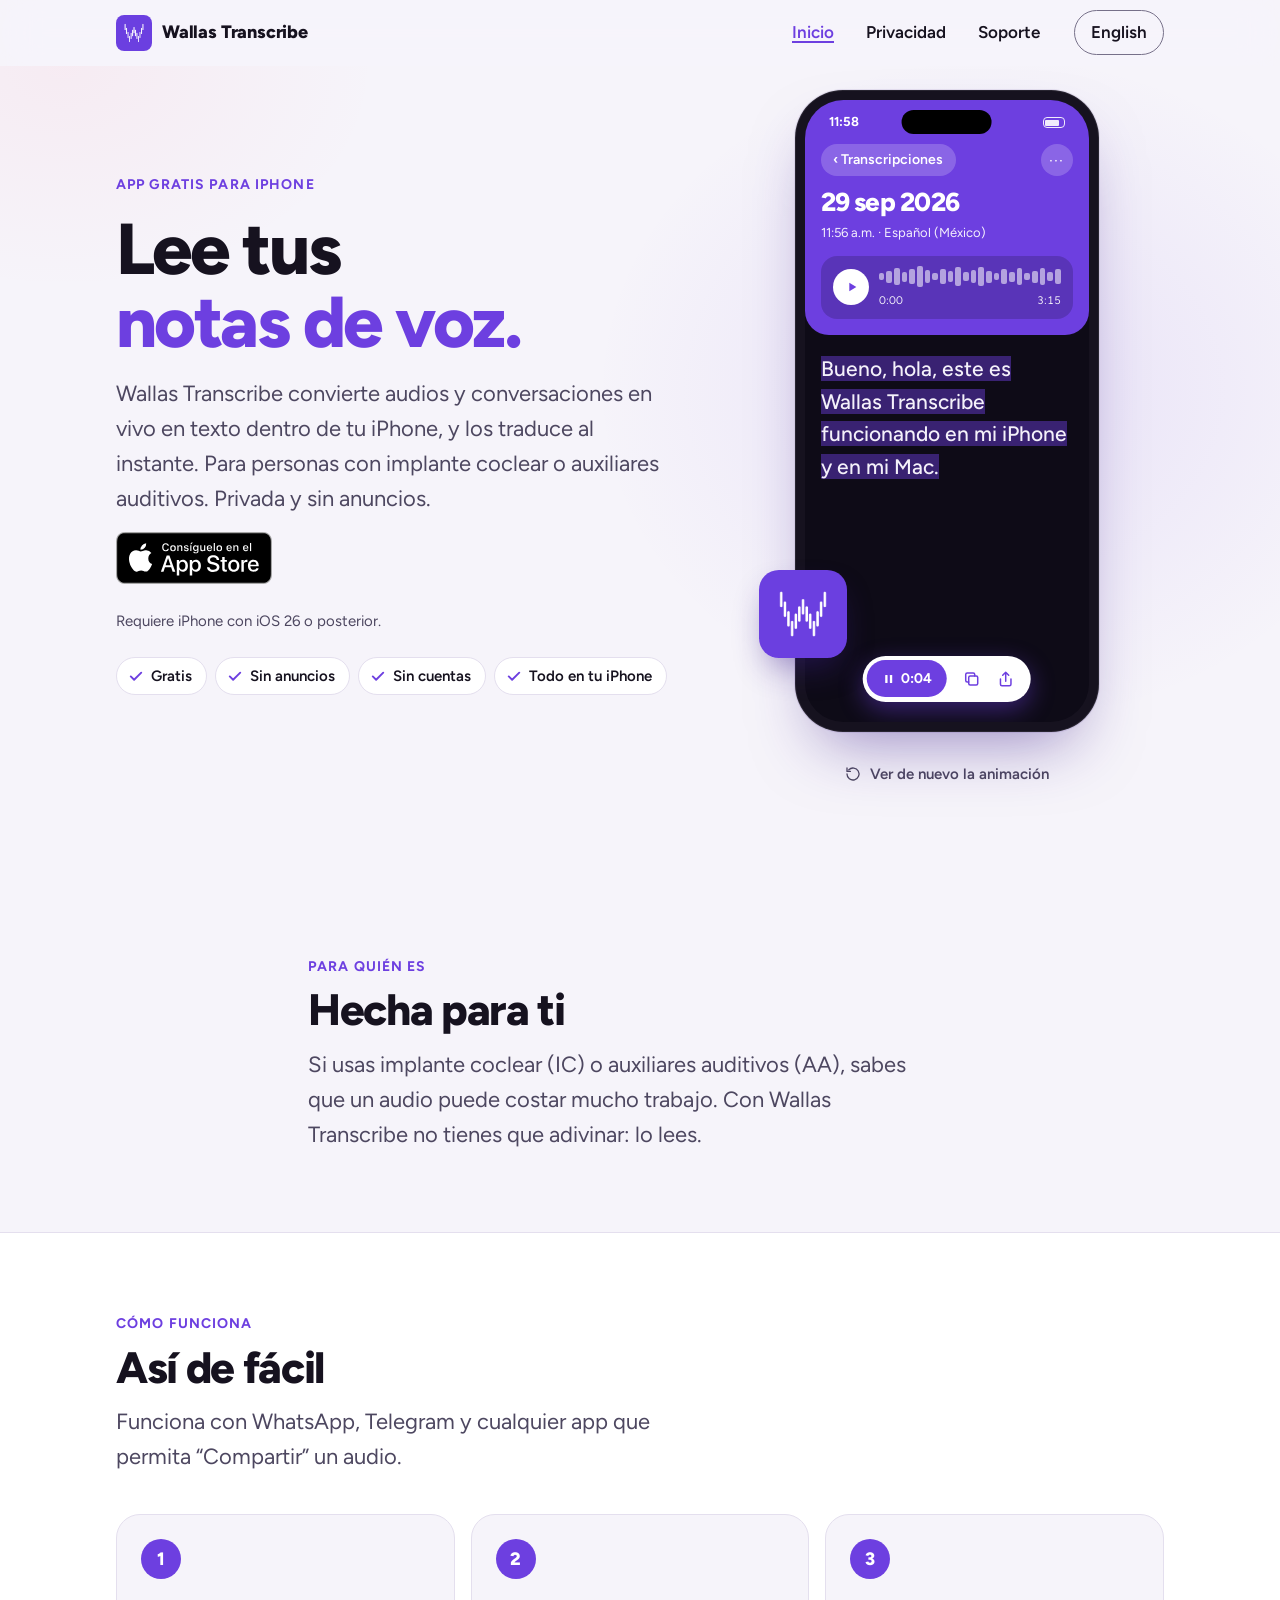
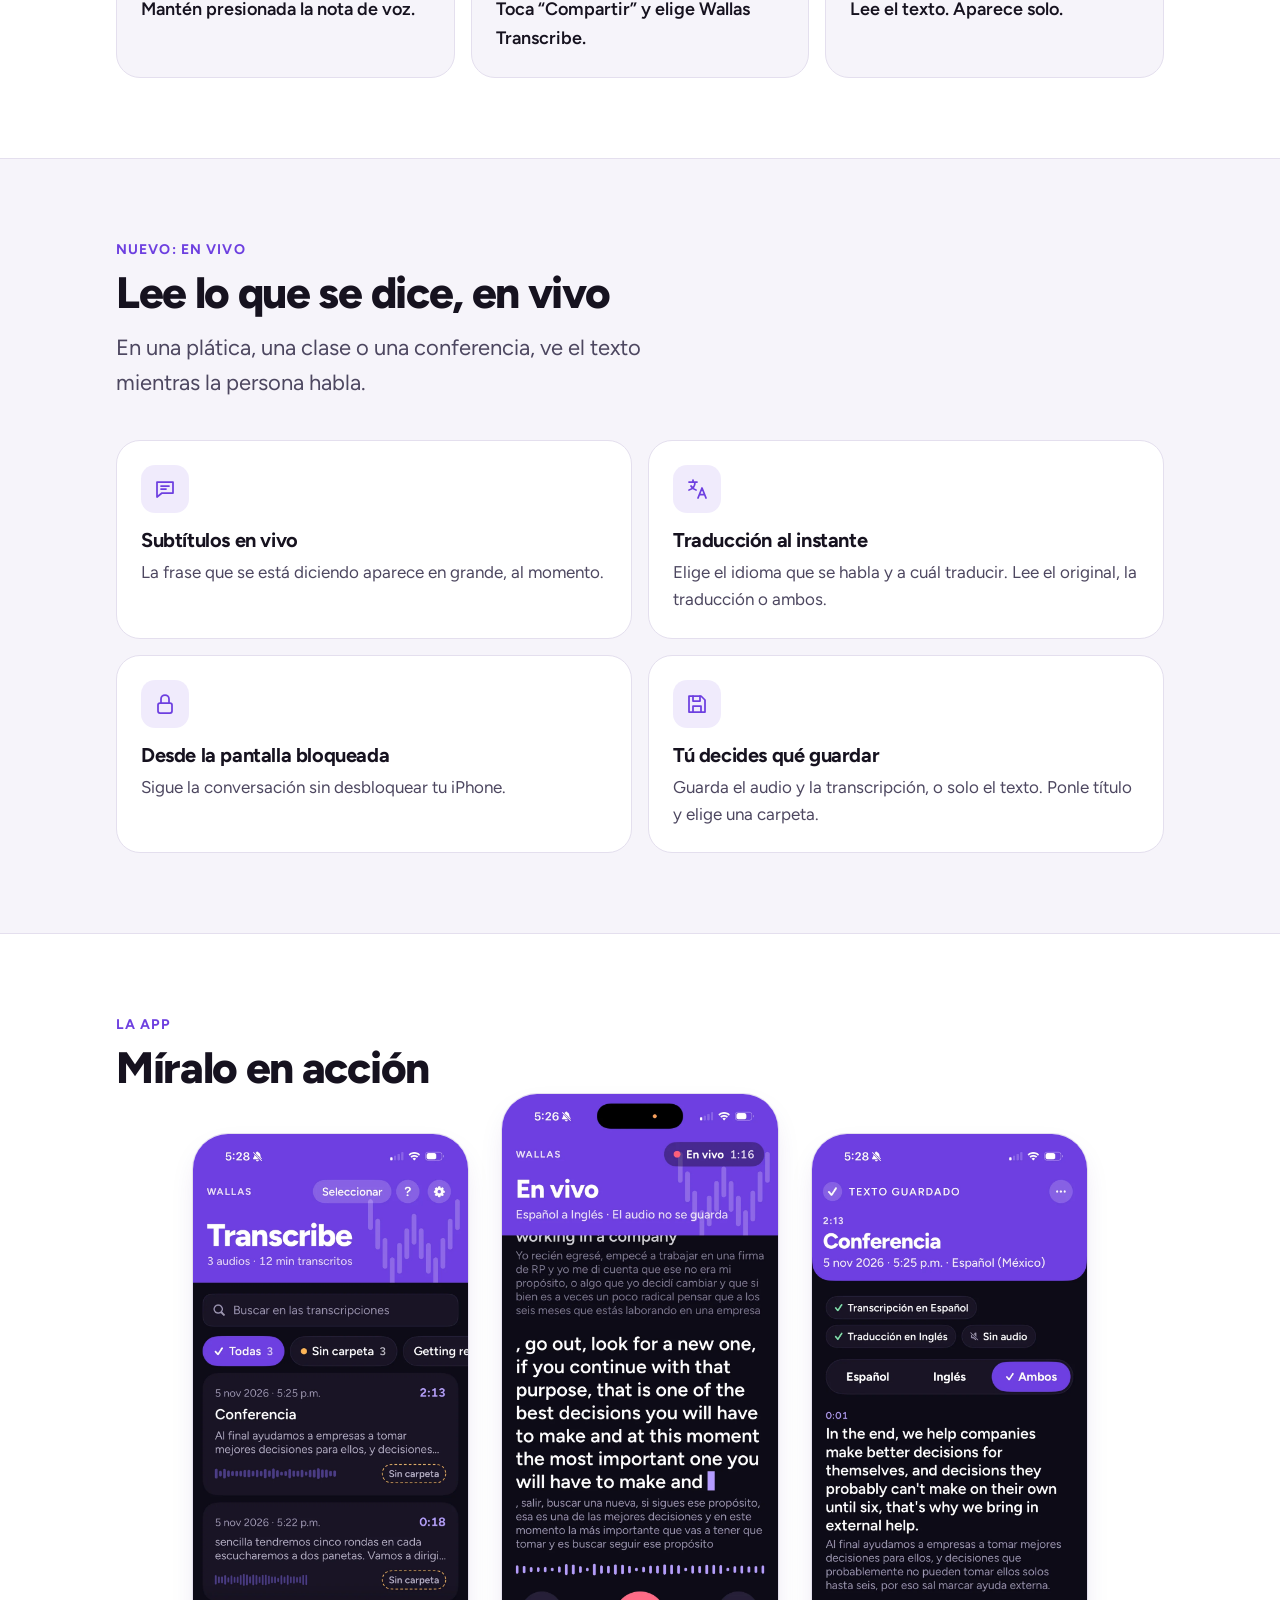
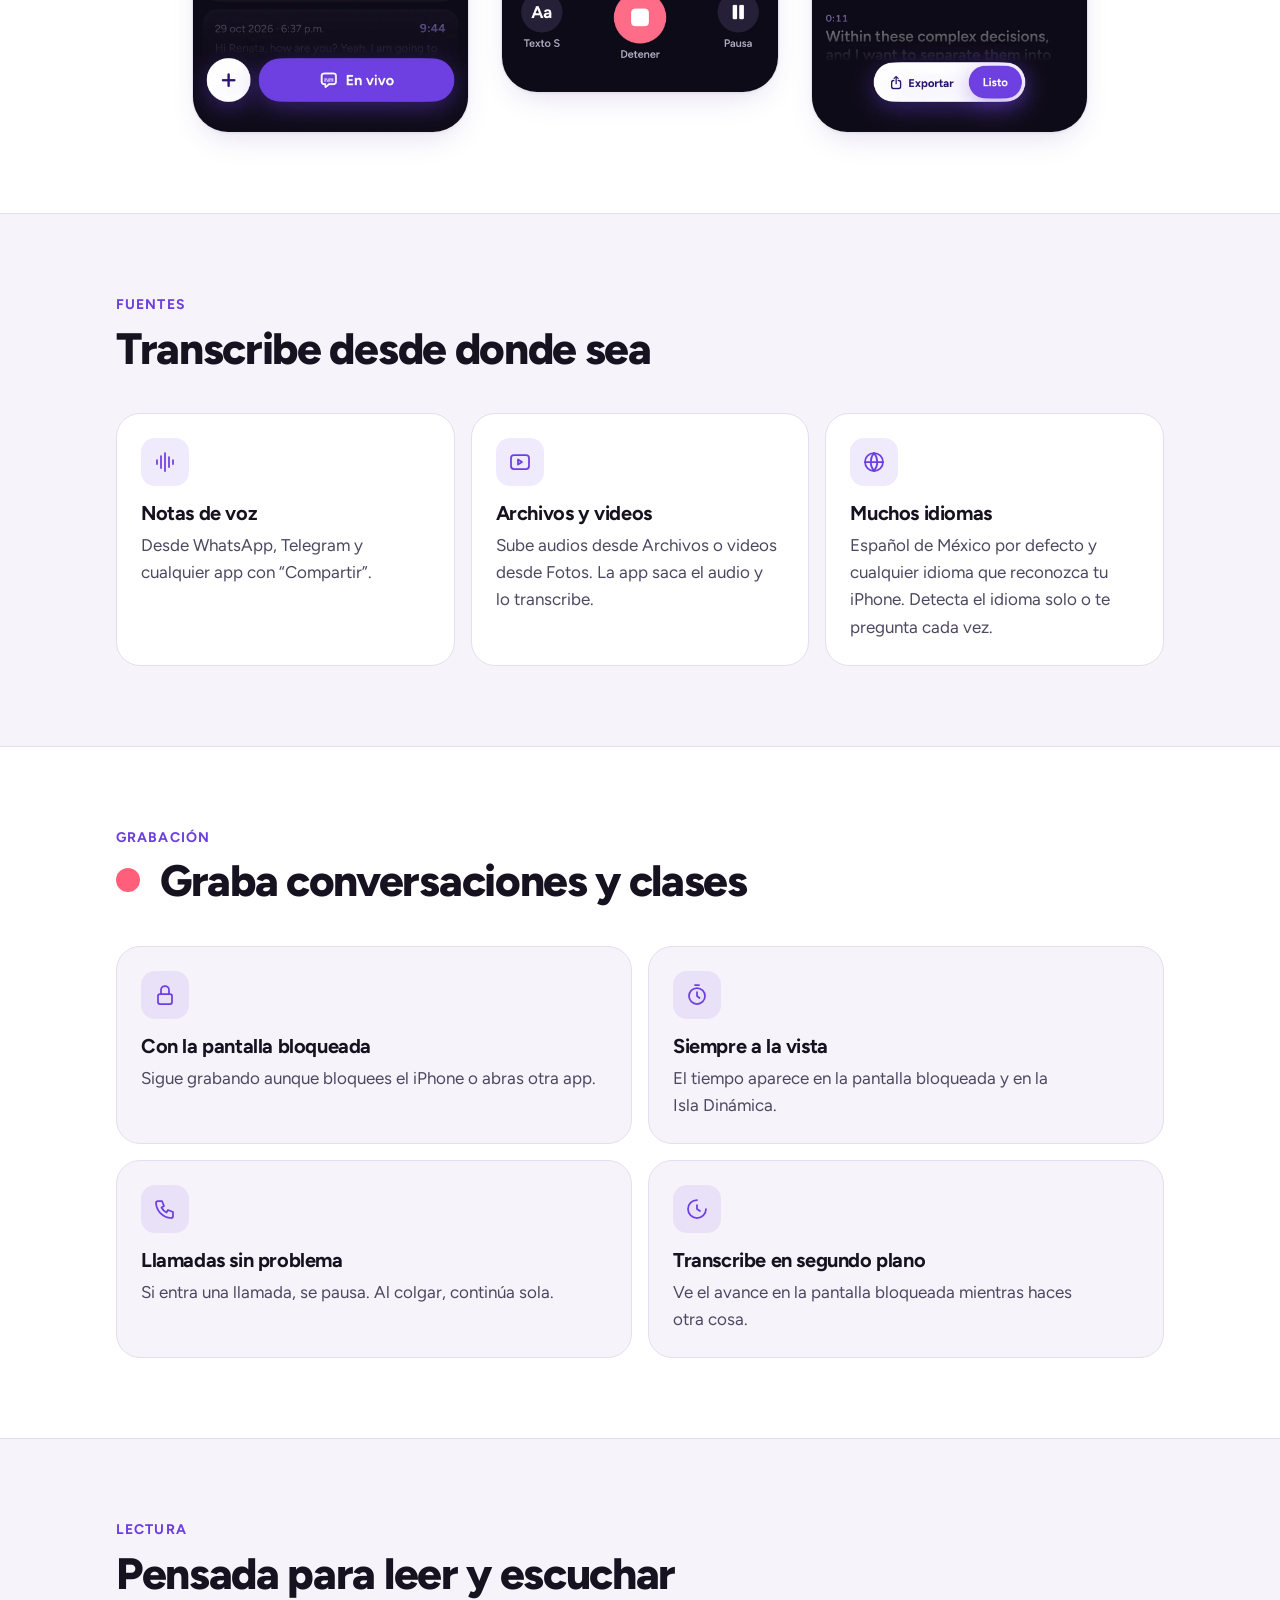
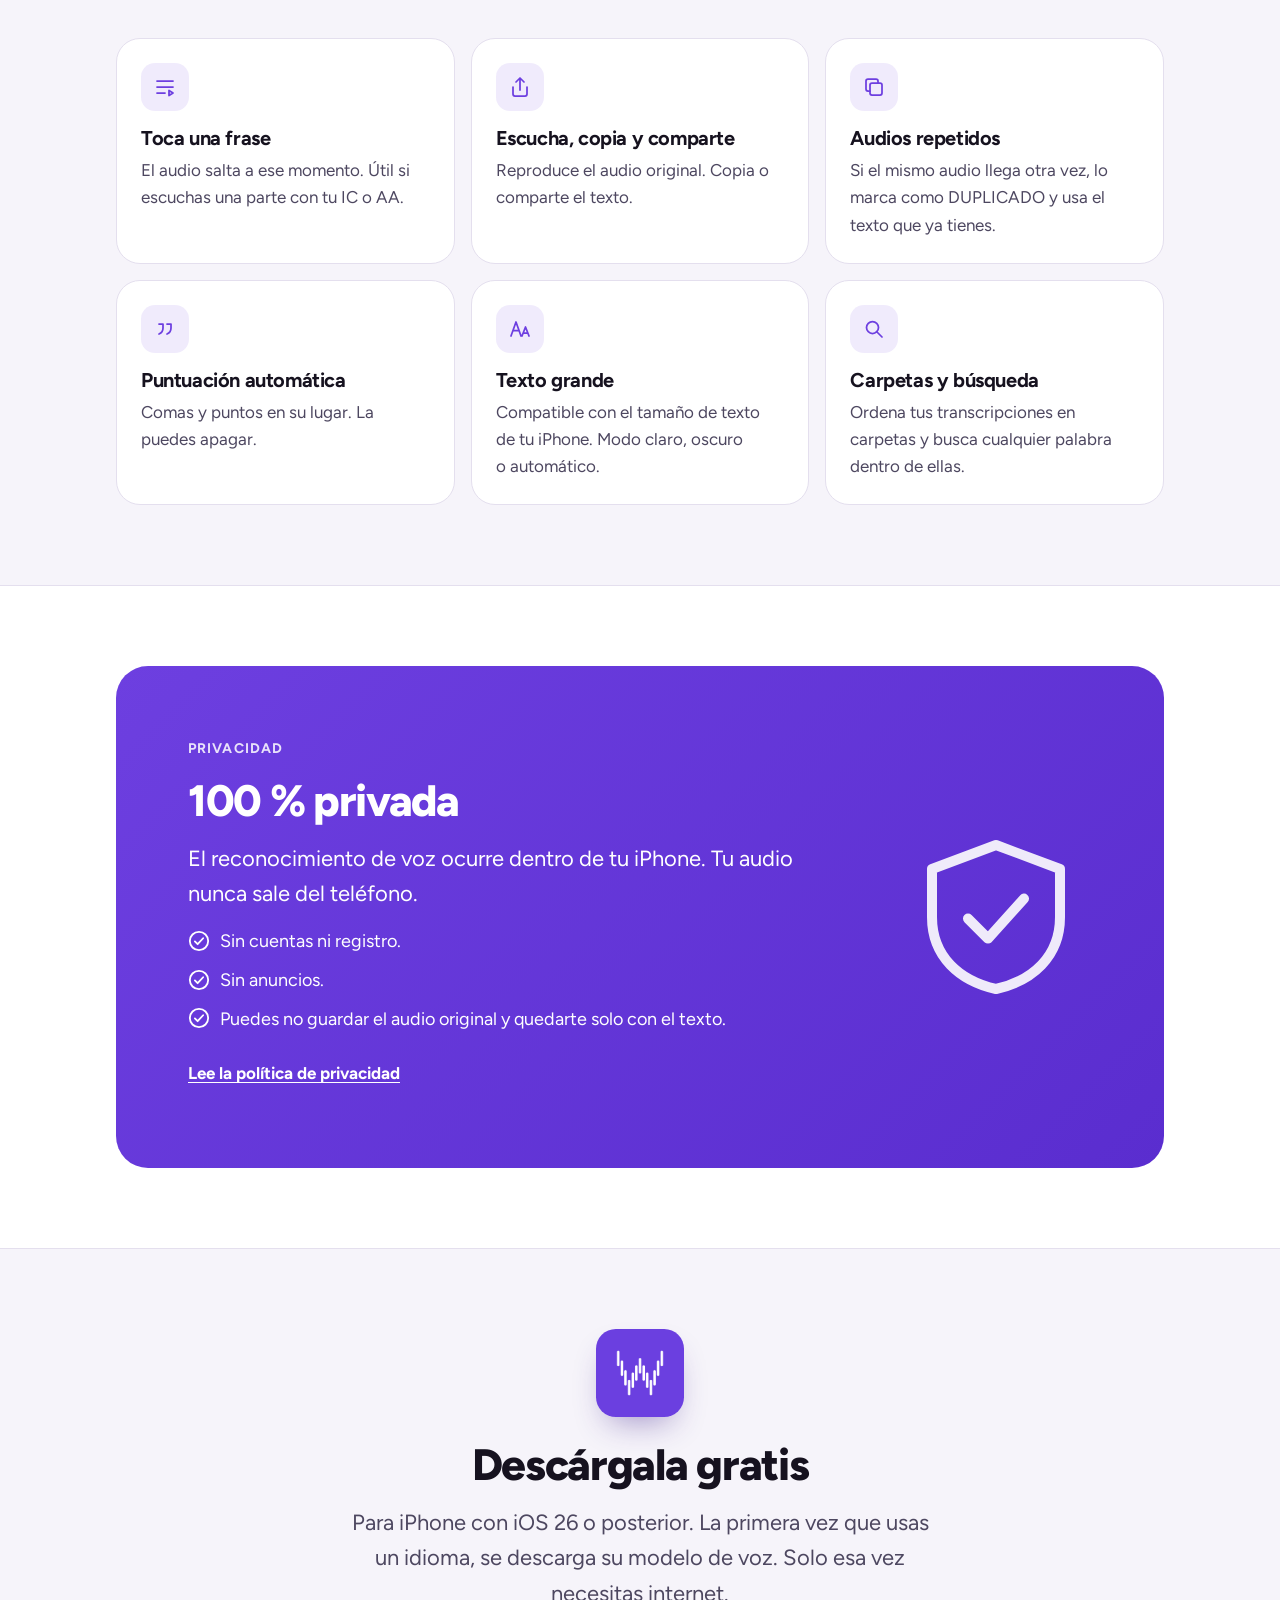
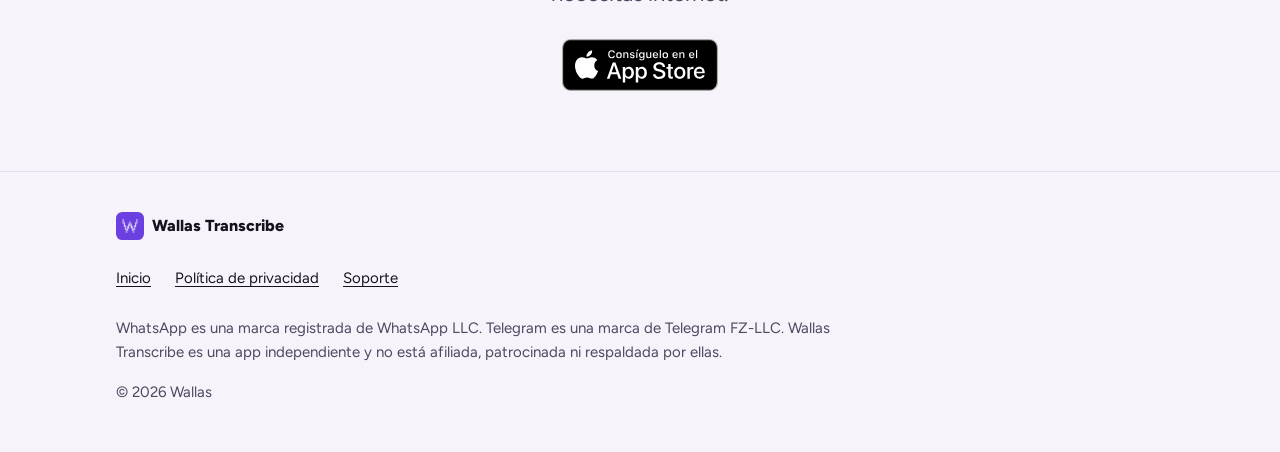
==== commit 16fe3404: "Usa el distintivo oficial de la App Store en español e inglés Reemplaza el distintivo provisional po" ====
--- a/index.html
+++ b/index.html
@@ -44,8 +44,8 @@
           <p class="lead es reveal" style="--d:2">Wallas Transcribe convierte audios y conversaciones en vivo en texto dentro de tu iPhone, y los traduce al instante. Para personas con implante coclear o auxiliares auditivos. Privada y sin anuncios.</p>
           <p class="lead en reveal" style="--d:2">Wallas Transcribe turns audio and live conversations into text right on your iPhone, and translates them instantly. Made for people with cochlear implants or hearing aids. Private, with no ads.</p>
           <p class="reveal" style="--d:3">
-            <!-- REEMPLAZA: app-store-badge.svg por el distintivo oficial de Apple. Cambia href="#" por el enlace de tu app. -->
-            <a class="badge-link" href="#"><img src="app-store-badge.svg" width="180" height="60" alt="Descargar en la App Store" data-alt-en="Download on the App Store"></a>
+            <!-- REEMPLAZA: cambia href="#" por el enlace de tu app en la App Store. -->
+            <a class="badge-link" href="#"><img src="app-store-badge-es.svg" data-src-en="app-store-badge-en.svg" width="180" height="60" alt="Descargar en la App Store" data-alt-en="Download on the App Store"></a>
           </p>
           <p class="note reveal" style="--d:3"><span class="es">Requiere iPhone con iOS 26 o posterior.</span><span class="en">Requires iPhone with iOS 26 or later.</span></p>
           <ul class="chips reveal" style="--d:4">
@@ -320,7 +320,7 @@
         <p class="lead es">Para iPhone con iOS 26 o posterior. La primera vez que usas un idioma, se descarga su modelo de voz. Solo esa vez necesitas internet.</p>
         <p class="lead en">For iPhone with iOS 26 or later. The first time you use a language, its speech model downloads. You only need internet that one time.</p>
         <!-- REEMPLAZA: cambia href="#" por el enlace de tu app en la App Store. -->
-        <a class="badge-link" href="#"><img src="app-store-badge.svg" width="180" height="60" alt="Descargar en la App Store" data-alt-en="Download on the App Store"></a>
+        <a class="badge-link" href="#"><img src="app-store-badge-es.svg" data-src-en="app-store-badge-en.svg" width="180" height="60" alt="Descargar en la App Store" data-alt-en="Download on the App Store"></a>
       </div>
     </section>
   </main>
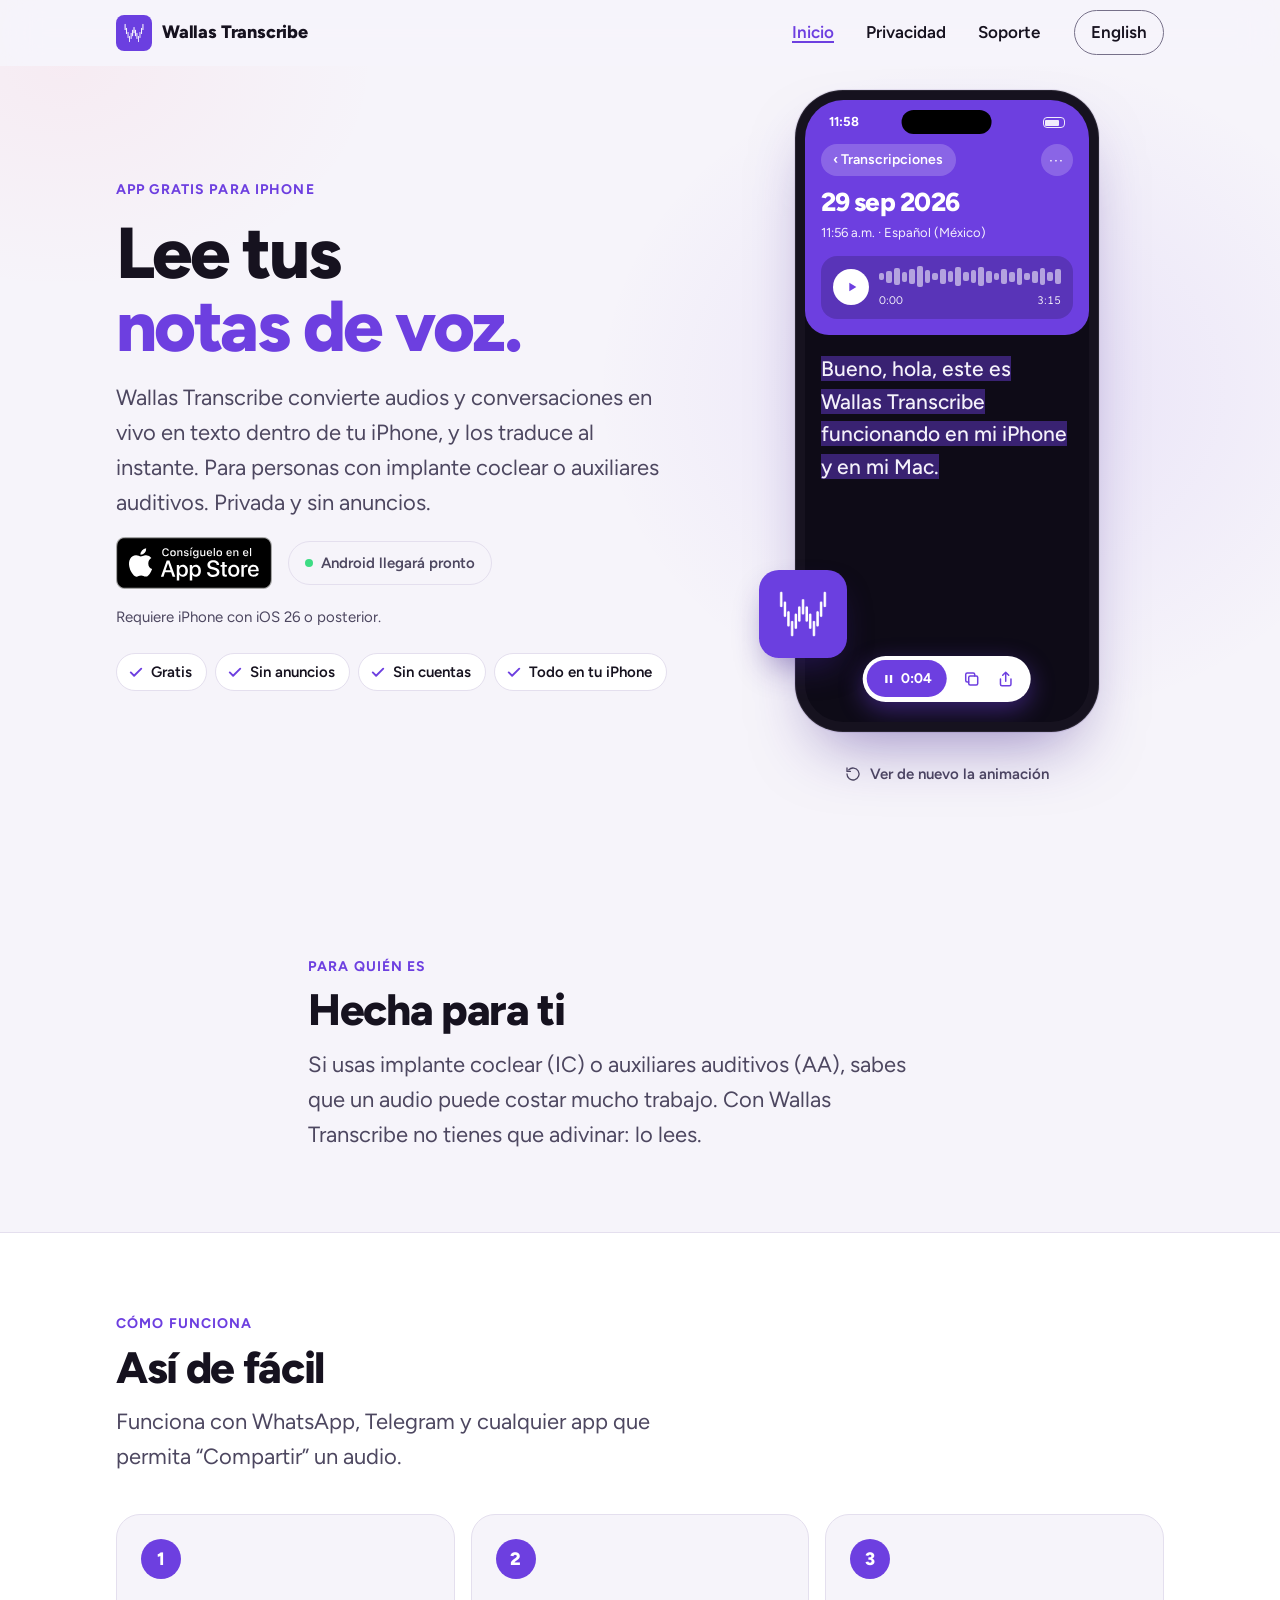
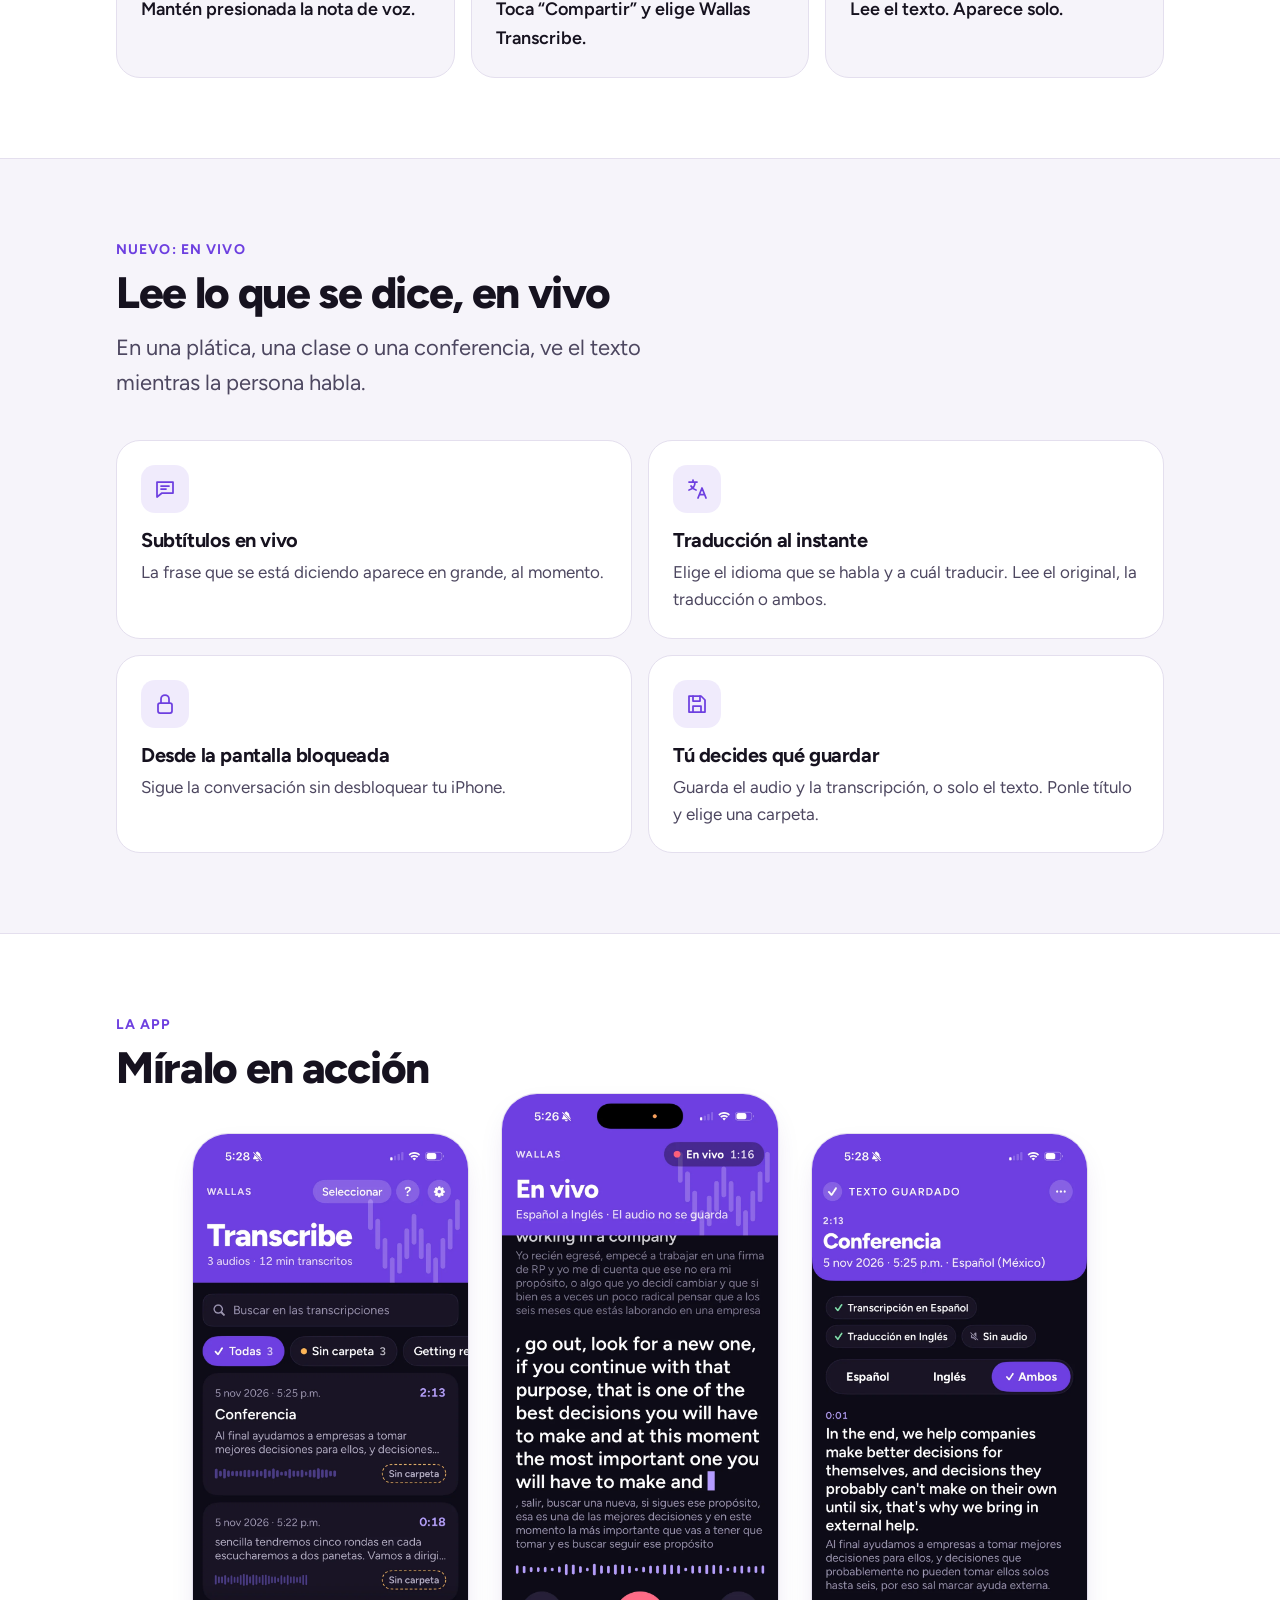
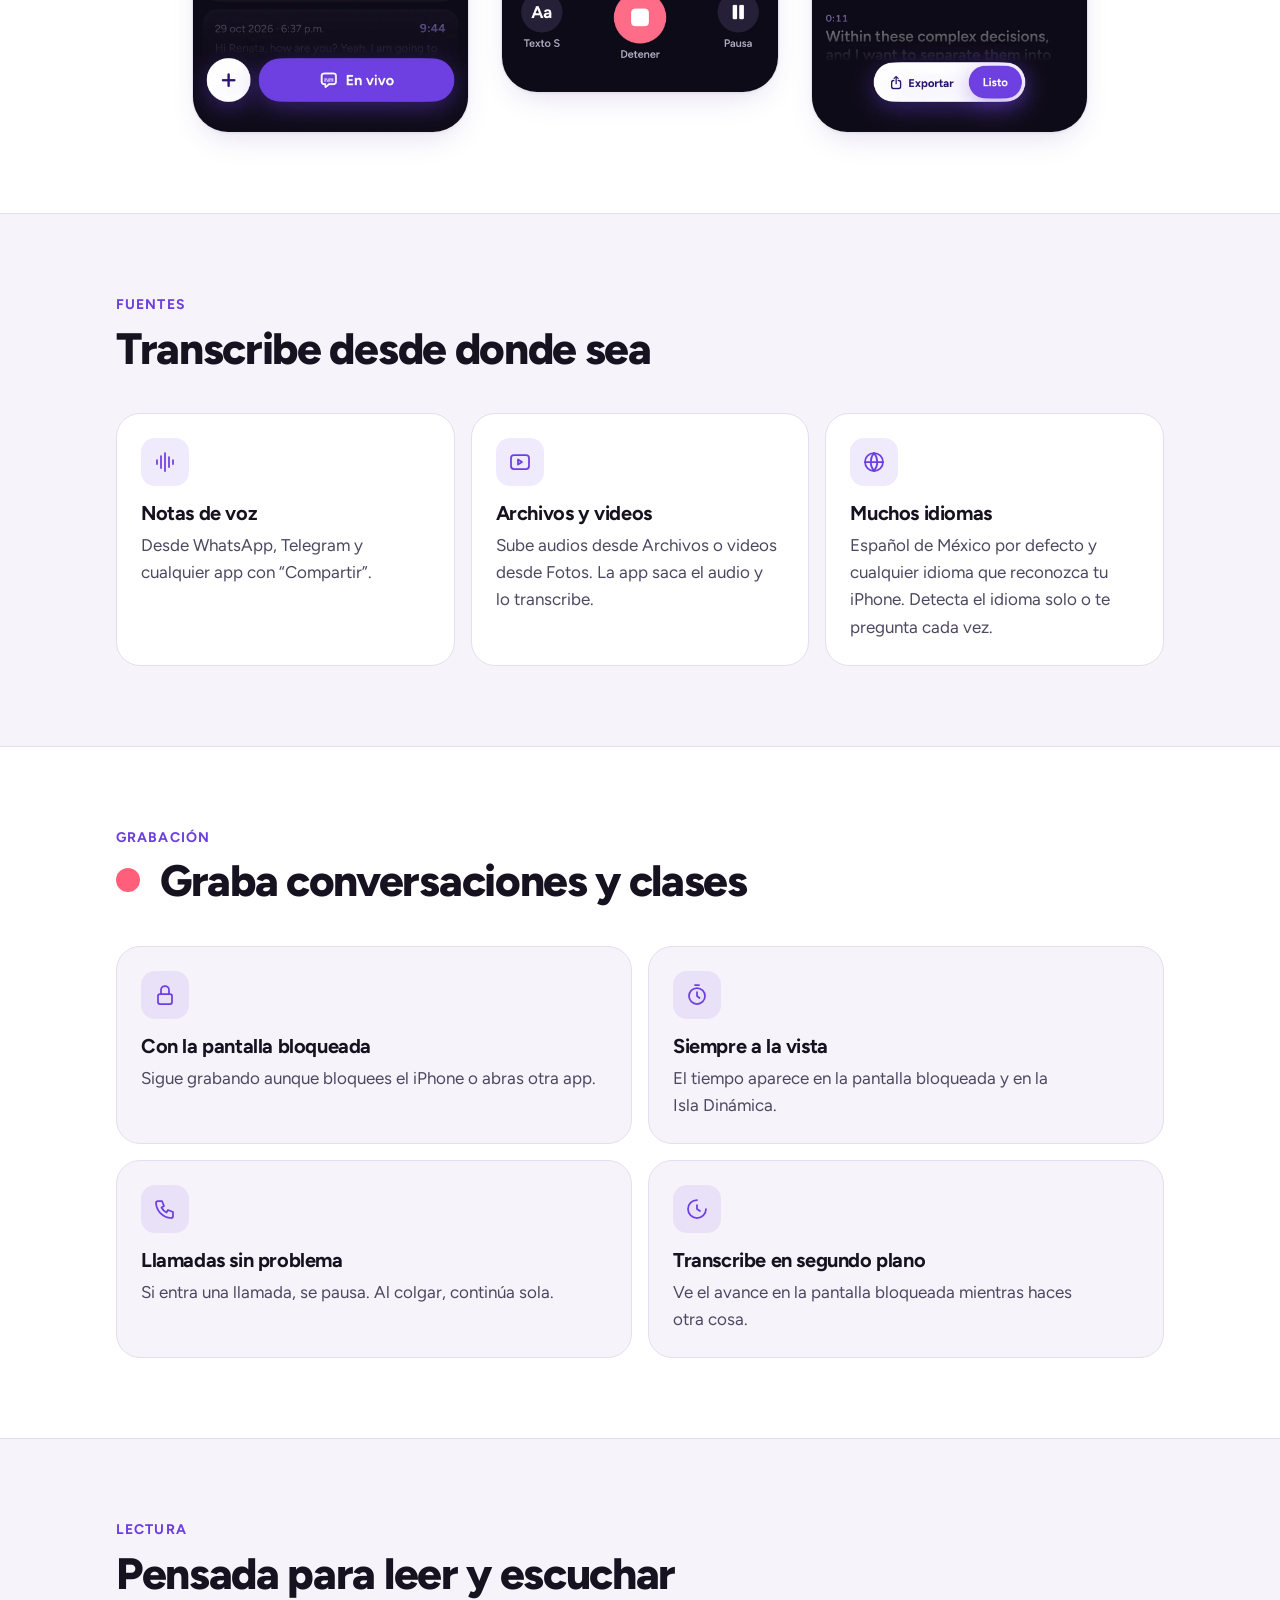
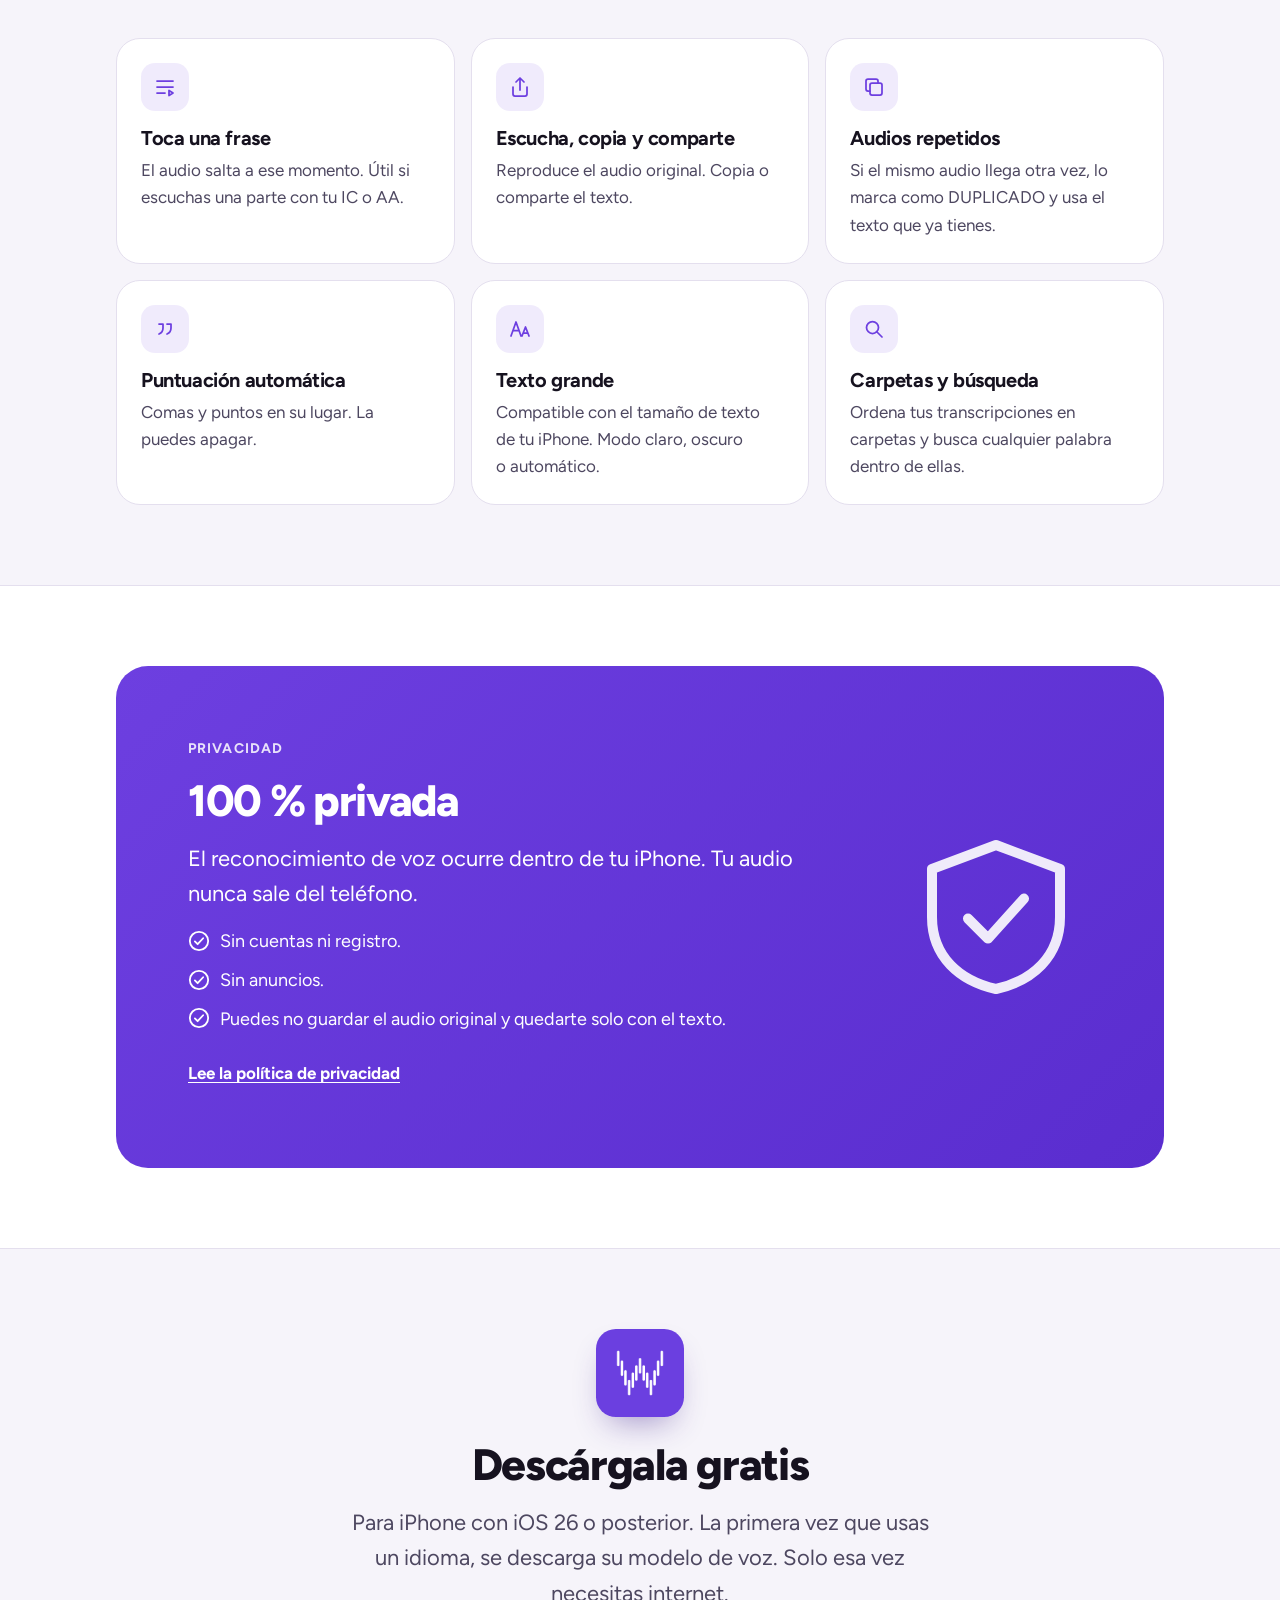
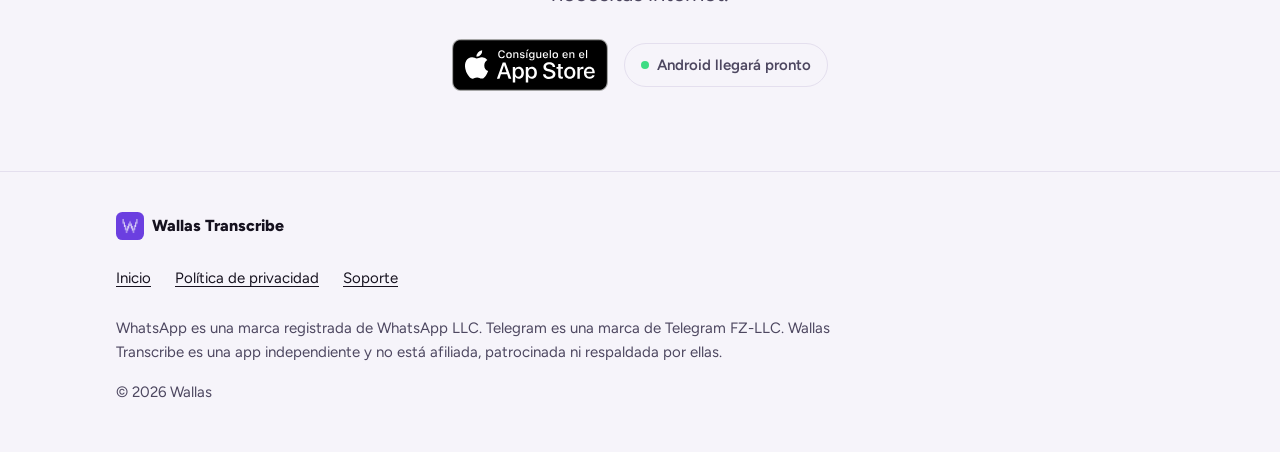
==== commit d8ba6e5b: "Agrega aviso de que Android llegará pronto Etiqueta junto a los botones de la App Store, en la porta" ====
--- a/index.html
+++ b/index.html
@@ -13,7 +13,7 @@
   <link rel="preconnect" href="https://fonts.googleapis.com">
   <link rel="preconnect" href="https://fonts.gstatic.com" crossorigin>
   <link rel="stylesheet" href="https://fonts.googleapis.com/css2?family=Figtree:wght@400..800&display=swap">
-  <link rel="stylesheet" href="styles.css?v=4">
+  <link rel="stylesheet" href="styles.css?v=5">
   <script src="lang.js?v=5"></script>
 </head>
 <body>
@@ -43,9 +43,9 @@
           <h1 class="reveal" style="--d:1"><span class="es">Lee tus <span class="hl">notas de voz.</span></span><span class="en">Read your <span class="hl">voice notes.</span></span></h1>
           <p class="lead es reveal" style="--d:2">Wallas Transcribe convierte audios y conversaciones en vivo en texto dentro de tu iPhone, y los traduce al instante. Para personas con implante coclear o auxiliares auditivos. Privada y sin anuncios.</p>
           <p class="lead en reveal" style="--d:2">Wallas Transcribe turns audio and live conversations into text right on your iPhone, and translates them instantly. Made for people with cochlear implants or hearing aids. Private, with no ads.</p>
-          <p class="reveal" style="--d:3">
-            <!-- REEMPLAZA: cambia href="#" por el enlace de tu app en la App Store. -->
-            <a class="badge-link" href="#"><img src="app-store-badge-es.svg" data-src-en="app-store-badge-en.svg" width="180" height="60" alt="Descargar en la App Store" data-alt-en="Download on the App Store"></a>
+          <p class="get reveal" style="--d:3">
+            <a class="badge-link" href="https://apps.apple.com/app/wallas-transcribe/id6817484547"><img src="app-store-badge-es.svg" data-src-en="app-store-badge-en.svg" width="180" height="60" alt="Descargar en la App Store" data-alt-en="Download on the App Store"></a>
+            <span class="soon"><span class="soon-dot" aria-hidden="true"></span><span class="es">Android llegará pronto</span><span class="en">Android coming soon</span></span>
           </p>
           <p class="note reveal" style="--d:3"><span class="es">Requiere iPhone con iOS 26 o posterior.</span><span class="en">Requires iPhone with iOS 26 or later.</span></p>
           <ul class="chips reveal" style="--d:4">
@@ -319,8 +319,10 @@
         <h2 id="descarga"><span class="es">Descárgala gratis</span><span class="en">Download it free</span></h2>
         <p class="lead es">Para iPhone con iOS 26 o posterior. La primera vez que usas un idioma, se descarga su modelo de voz. Solo esa vez necesitas internet.</p>
         <p class="lead en">For iPhone with iOS 26 or later. The first time you use a language, its speech model downloads. You only need internet that one time.</p>
-        <!-- REEMPLAZA: cambia href="#" por el enlace de tu app en la App Store. -->
-        <a class="badge-link" href="#"><img src="app-store-badge-es.svg" data-src-en="app-store-badge-en.svg" width="180" height="60" alt="Descargar en la App Store" data-alt-en="Download on the App Store"></a>
+        <p class="get">
+          <a class="badge-link" href="https://apps.apple.com/app/wallas-transcribe/id6817484547"><img src="app-store-badge-es.svg" data-src-en="app-store-badge-en.svg" width="180" height="60" alt="Descargar en la App Store" data-alt-en="Download on the App Store"></a>
+          <span class="soon"><span class="soon-dot" aria-hidden="true"></span><span class="es">Android llegará pronto</span><span class="en">Android coming soon</span></span>
+        </p>
       </div>
     </section>
   </main>
--- a/styles.css
+++ b/styles.css
@@ -273,7 +273,7 @@
 .cta { text-align: center; }
 .cta .wrap { display: grid; justify-items: center; gap: 1rem; }
 .cta .lead { margin-inline: auto; }
-.cta .badge-link { margin-top: .75rem; }
+.cta .get { margin-top: .75rem; justify-content: center; }
 .cta-icon { width: 5.5rem; border-radius: 22.5%; box-shadow: 0 1rem 2rem -.75rem rgb(60 30 140 / .45); margin-bottom: .5rem; }
 
 /* Textos largos */
@@ -361,3 +361,8 @@
   @keyframes pulse { 0%, 100% { box-shadow: 0 0 0 0 rgb(255 95 122 / .55); } 60% { box-shadow: 0 0 0 .4em rgb(255 95 122 / 0); } }
 }
 @media print { .reveal { opacity: 1 !important; transform: none !important; } }
+
+/* Botón de descarga y aviso de Android */
+.get { display: flex; flex-wrap: wrap; align-items: center; gap: .75rem 1rem; }
+.soon { display: inline-flex; align-items: center; gap: .5rem; min-height: 2.75rem; padding: .5rem 1rem; border: 1px solid var(--line); border-radius: 999px; font-size: .9375rem; font-weight: 600; color: var(--muted); }
+.soon-dot { width: .5rem; height: .5rem; border-radius: 50%; background: #3DDC84; flex: none; }
